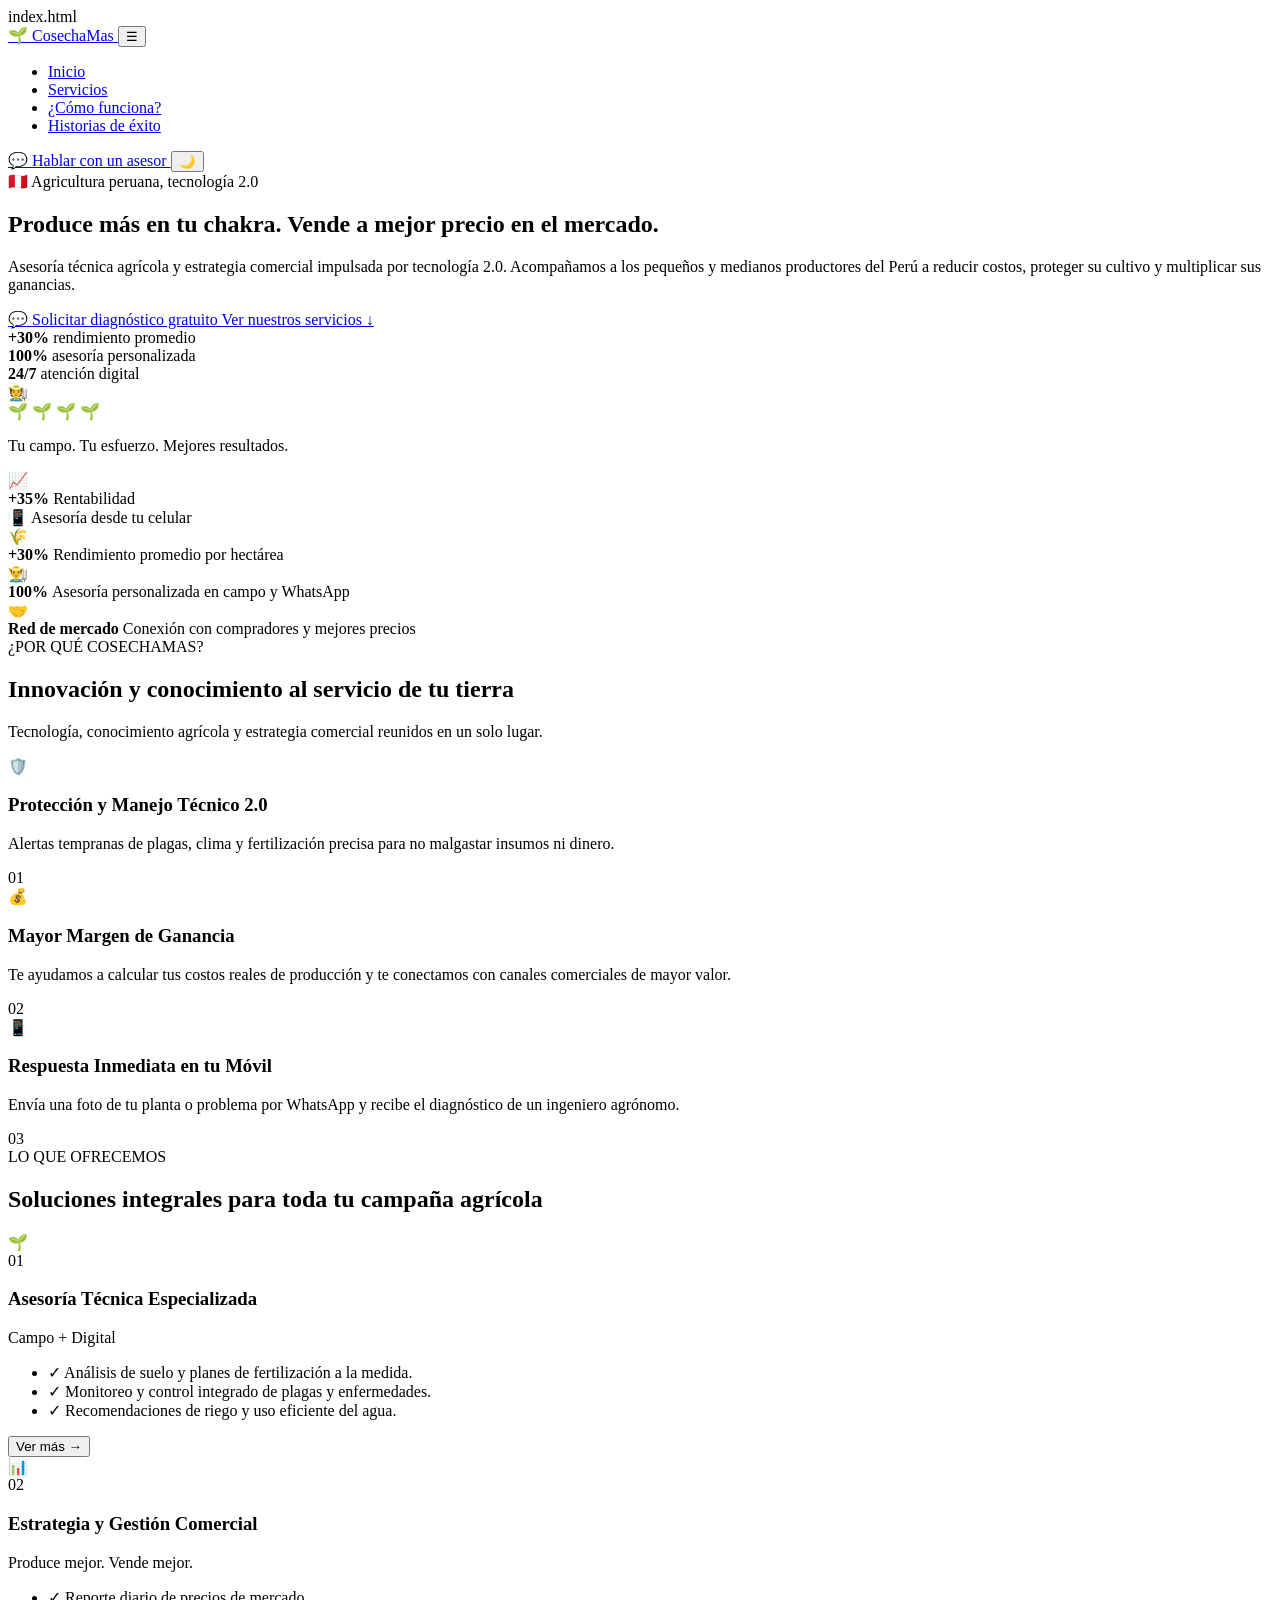
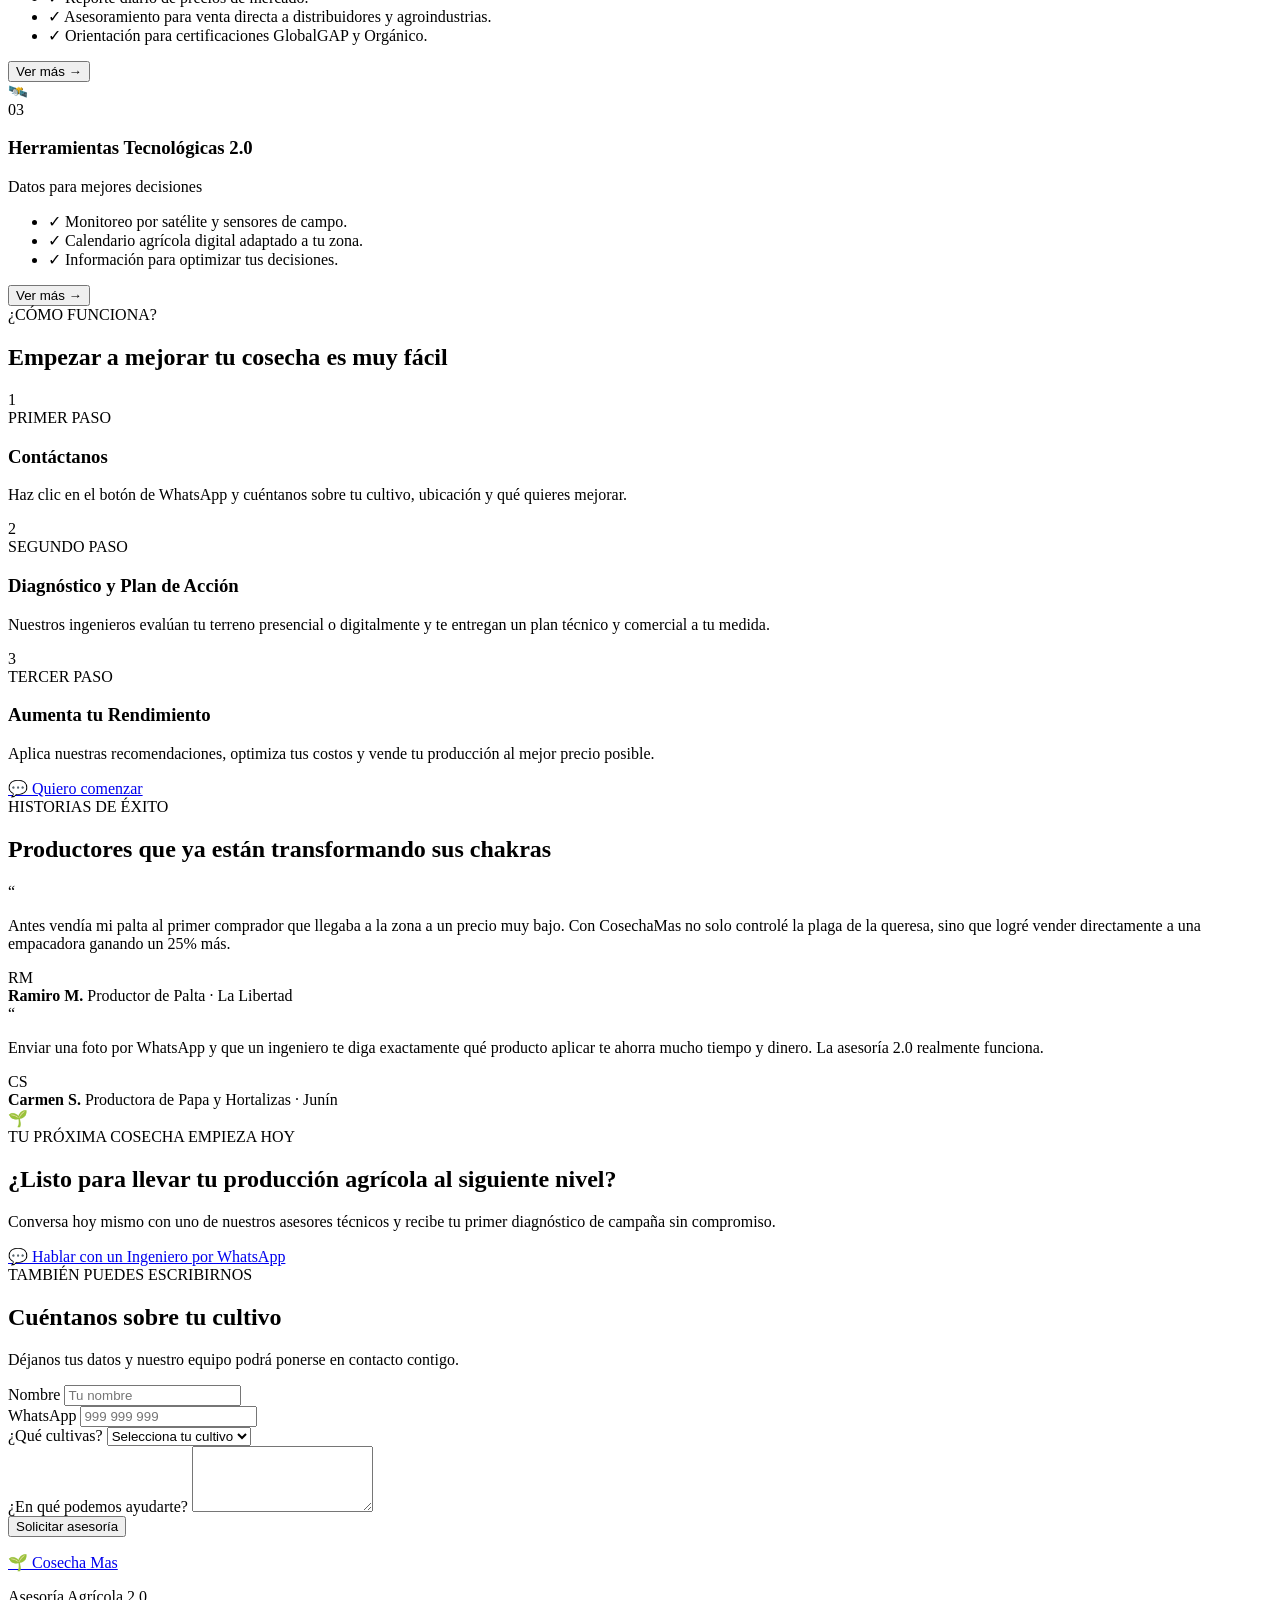
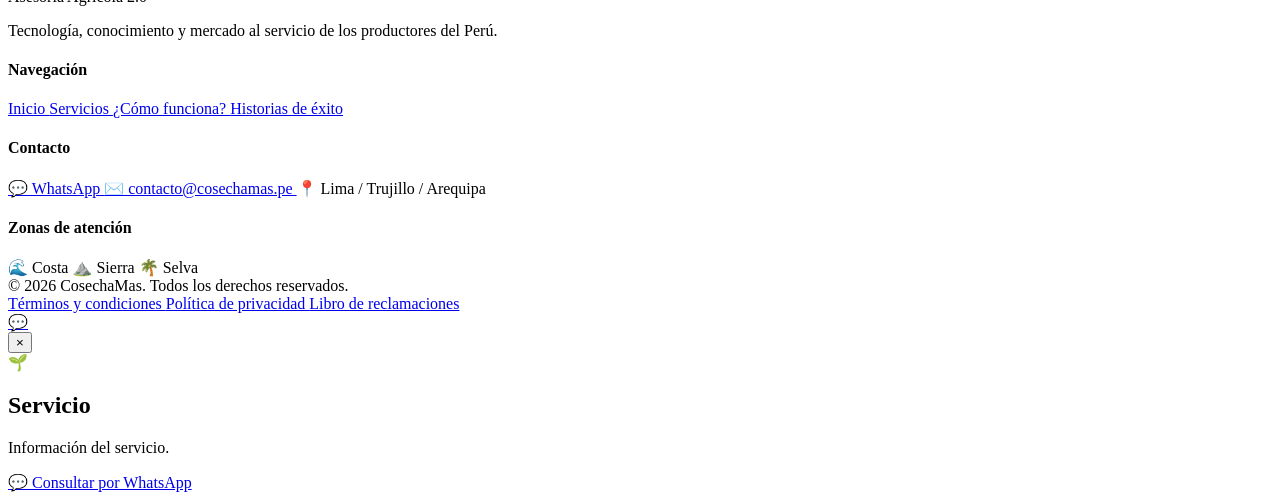
==== index.html @ 1ab6c279 "Primera versión de CosechaMas" ====
index.html
<!DOCTYPE html>
<html lang="es">

<head>

    <meta charset="UTF-8">

    <meta name="viewport"
          content="width=device-width, initial-scale=1.0">

    <meta name="description"
          content="CosechaMas - Asesoría Agrícola 2.0. Asesoría técnica agrícola y estrategia comercial para productores del Perú.">

    <meta name="theme-color"
          content="#1b7f3a">

    <title>
        CosechaMas | Asesoría Agrícola 2.0
    </title>

    <!-- Google Fonts -->
    <link rel="preconnect"
          href="https://fonts.googleapis.com">

    <link rel="preconnect"
          href="https://fonts.gstatic.com"
          crossorigin>

    <link href="https://fonts.googleapis.com/css2?family=DM+Sans:wght@400;500;600;700&family=Nunito:wght@700;800;900&display=swap"
          rel="stylesheet">

    <!-- CSS -->
    <link rel="stylesheet"
          href="css/style.css">

</head>


<body>


<!-- =====================================================
     HEADER
===================================================== -->

<header class="header">

    <nav class="navbar">

        <a href="#inicio"
           class="logo">

            <span class="logo-leaf">🌱</span>

            <span>
                Cosecha<span class="logo-highlight">Mas</span>
            </span>

        </a>


        <button
            class="menu-toggle"
            id="menuToggle"
            aria-label="Abrir menú">

            ☰

        </button>


        <ul class="nav-menu"
            id="navMenu">

            <li>
                <a href="#inicio">
                    Inicio
                </a>
            </li>

            <li>
                <a href="#servicios">
                    Servicios
                </a>
            </li>

            <li>
                <a href="#como-funciona">
                    ¿Cómo funciona?
                </a>
            </li>

            <li>
                <a href="#historias">
                    Historias de éxito
                </a>
            </li>

        </ul>


        <a href="#contacto"
           class="header-whatsapp">

            <span>💬</span>

            Hablar con un asesor

        </a>


        <button
            class="theme-button"
            id="themeButton"
            aria-label="Cambiar tema">

            🌙

        </button>

    </nav>

</header>



<!-- =====================================================
     CONTENIDO PRINCIPAL
===================================================== -->

<main>


<!-- =====================================================
     HERO
===================================================== -->

<section id="inicio"
         class="hero">

    <div class="hero-container">


        <div class="hero-content">

            <div class="hero-badge">

                🇵🇪
                Agricultura peruana,
                tecnología 2.0

            </div>


            <h1>

                Produce más en tu
                <span>chakra.</span>

                Vende a mejor precio
                en el mercado.

            </h1>


            <p class="hero-description">

                Asesoría técnica agrícola y estrategia
                comercial impulsada por tecnología 2.0.

                Acompañamos a los pequeños y medianos
                productores del Perú a reducir costos,
                proteger su cultivo y multiplicar sus
                ganancias.

            </p>


            <div class="hero-buttons">

                <a href="https://wa.me/51999999999?text=Hola%20CosechaMas,%20quiero%20solicitar%20un%20diagnóstico%20gratuito."
                   target="_blank"
                   class="btn btn-whatsapp">

                    💬

                    Solicitar diagnóstico gratuito

                </a>


                <a href="#servicios"
                   class="btn btn-outline">

                    Ver nuestros servicios
                    ↓

                </a>

            </div>


            <div class="hero-trust">

                <div>

                    <strong>+30%</strong>

                    <span>
                        rendimiento promedio
                    </span>

                </div>


                <div>

                    <strong>100%</strong>

                    <span>
                        asesoría personalizada
                    </span>

                </div>


                <div>

                    <strong>24/7</strong>

                    <span>
                        atención digital
                    </span>

                </div>

            </div>

        </div>



        <!-- VISUAL DEL HERO -->

        <div class="hero-visual">

            <div class="hero-image">

                <div class="image-content">

                    <div class="farmer-emoji">
                        🧑‍🌾
                    </div>

                    <div class="field-lines">
                        🌱 🌱 🌱 🌱
                    </div>

                    <p>
                        Tu campo.
                        Tu esfuerzo.
                        Mejores resultados.
                    </p>

                </div>

            </div>


            <div class="profit-card">

                <div class="profit-icon">
                    📈
                </div>

                <div>

                    <strong>
                        +35%
                    </strong>

                    <span>
                        Rentabilidad
                    </span>

                </div>

            </div>


            <div class="tech-card">

                📱
                Asesoría desde tu celular

            </div>

        </div>

    </div>

</section>



<!-- =====================================================
     BARRA DE IMPACTO
===================================================== -->

<section class="impact">

    <div class="impact-container">


        <div class="impact-item">

            <span class="impact-icon">
                🌾
            </span>

            <div>

                <strong>
                    +30%
                </strong>

                <span>
                    Rendimiento promedio
                    por hectárea
                </span>

            </div>

        </div>


        <div class="impact-item">

            <span class="impact-icon">
                👨‍🌾
            </span>

            <div>

                <strong>
                    100%
                </strong>

                <span>
                    Asesoría personalizada
                    en campo y WhatsApp
                </span>

            </div>

        </div>


        <div class="impact-item">

            <span class="impact-icon">
                🤝
            </span>

            <div>

                <strong>
                    Red de mercado
                </strong>

                <span>
                    Conexión con compradores
                    y mejores precios
                </span>

            </div>

        </div>

    </div>

</section>



<!-- =====================================================
     BENEFICIOS
===================================================== -->

<section id="beneficios"
         class="section benefits">

    <div class="section-heading">

        <span class="eyebrow">
            ¿POR QUÉ COSECHAMAS?
        </span>

        <h2>
            Innovación y conocimiento
            <span>
                al servicio de tu tierra
            </span>
        </h2>

        <p>
            Tecnología, conocimiento agrícola y
            estrategia comercial reunidos en un
            solo lugar.
        </p>

    </div>


    <div class="benefits-grid">


        <article class="benefit-card">

            <div class="benefit-icon green">
                🛡️
            </div>

            <h3>
                Protección y Manejo Técnico 2.0
            </h3>

            <p>
                Alertas tempranas de plagas, clima y
                fertilización precisa para no malgastar
                insumos ni dinero.
            </p>

            <span class="benefit-number">
                01
            </span>

        </article>


        <article class="benefit-card featured">

            <div class="benefit-icon orange">
                💰
            </div>

            <h3>
                Mayor Margen de Ganancia
            </h3>

            <p>
                Te ayudamos a calcular tus costos
                reales de producción y te conectamos
                con canales comerciales de mayor valor.
            </p>

            <span class="benefit-number">
                02
            </span>

        </article>


        <article class="benefit-card">

            <div class="benefit-icon blue">
                📱
            </div>

            <h3>
                Respuesta Inmediata en tu Móvil
            </h3>

            <p>
                Envía una foto de tu planta o problema
                por WhatsApp y recibe el diagnóstico
                de un ingeniero agrónomo.
            </p>

            <span class="benefit-number">
                03
            </span>

        </article>

    </div>

</section>



<!-- =====================================================
     SERVICIOS
===================================================== -->

<section id="servicios"
         class="section services">

    <div class="section-heading">

        <span class="eyebrow">
            LO QUE OFRECEMOS
        </span>

        <h2>
            Soluciones integrales para
            <span>
                toda tu campaña agrícola
            </span>
        </h2>

    </div>


    <div class="services-grid">


        <!-- SERVICIO 1 -->

        <article class="service-card">

            <div class="service-top">

                <div class="service-icon">
                    🌱
                </div>

                <span>
                    01
                </span>

            </div>

            <h3>
                Asesoría Técnica Especializada
            </h3>

            <p class="service-subtitle">
                Campo + Digital
            </p>


            <ul>

                <li>
                    ✓ Análisis de suelo y planes de
                    fertilización a la medida.
                </li>

                <li>
                    ✓ Monitoreo y control integrado
                    de plagas y enfermedades.
                </li>

                <li>
                    ✓ Recomendaciones de riego y uso
                    eficiente del agua.
                </li>

            </ul>


            <button
                class="service-detail"
                data-service="tecnica">

                Ver más →
                
            </button>

        </article>



        <!-- SERVICIO 2 -->

        <article class="service-card service-highlight">

            <div class="service-top">

                <div class="service-icon">
                    📊
                </div>

                <span>
                    02
                </span>

            </div>

            <h3>
                Estrategia y Gestión Comercial
            </h3>

            <p class="service-subtitle">
                Produce mejor. Vende mejor.
            </p>


            <ul>

                <li>
                    ✓ Reporte diario de precios de
                    mercado.
                </li>

                <li>
                    ✓ Asesoramiento para venta directa
                    a distribuidores y agroindustrias.
                </li>

                <li>
                    ✓ Orientación para certificaciones
                    GlobalGAP y Orgánico.
                </li>

            </ul>


            <button
                class="service-detail"
                data-service="comercial">

                Ver más →

            </button>

        </article>



        <!-- SERVICIO 3 -->

        <article class="service-card">

            <div class="service-top">

                <div class="service-icon">
                    🛰️
                </div>

                <span>
                    03
                </span>

            </div>

            <h3>
                Herramientas Tecnológicas 2.0
            </h3>

            <p class="service-subtitle">
                Datos para mejores decisiones
            </p>


            <ul>

                <li>
                    ✓ Monitoreo por satélite y sensores
                    de campo.
                </li>

                <li>
                    ✓ Calendario agrícola digital
                    adaptado a tu zona.
                </li>

                <li>
                    ✓ Información para optimizar
                    tus decisiones.
                </li>

            </ul>


            <button
                class="service-detail"
                data-service="tecnologia">

                Ver más →

            </button>

        </article>

    </div>

</section>



<!-- =====================================================
     COMO FUNCIONA
===================================================== -->

<section id="como-funciona"
         class="section how-it-works">

    <div class="section-heading centered">

        <span class="eyebrow">
            ¿CÓMO FUNCIONA?
        </span>

        <h2>
            Empezar a mejorar tu cosecha
            <span>
                es muy fácil
            </span>
        </h2>

    </div>


    <div class="steps">


        <div class="step">

            <div class="step-number">
                1
            </div>

            <div class="step-line"></div>

            <div class="step-content">

                <span>
                    PRIMER PASO
                </span>

                <h3>
                    Contáctanos
                </h3>

                <p>
                    Haz clic en el botón de WhatsApp
                    y cuéntanos sobre tu cultivo,
                    ubicación y qué quieres mejorar.
                </p>

            </div>

        </div>



        <div class="step">

            <div class="step-number">
                2
            </div>

            <div class="step-line"></div>

            <div class="step-content">

                <span>
                    SEGUNDO PASO
                </span>

                <h3>
                    Diagnóstico y Plan de Acción
                </h3>

                <p>
                    Nuestros ingenieros evalúan tu
                    terreno presencial o digitalmente
                    y te entregan un plan técnico y
                    comercial a tu medida.
                </p>

            </div>

        </div>



        <div class="step">

            <div class="step-number">
                3
            </div>

            <div class="step-content">

                <span>
                    TERCER PASO
                </span>

                <h3>
                    Aumenta tu Rendimiento
                </h3>

                <p>
                    Aplica nuestras recomendaciones,
                    optimiza tus costos y vende tu
                    producción al mejor precio posible.
                </p>

            </div>

        </div>

    </div>


    <div class="steps-cta">

        <a href="https://wa.me/51999999999?text=Hola%20CosechaMas,%20quiero%20mejorar%20mi%20producción."
           target="_blank"
           class="btn btn-whatsapp">

            💬 Quiero comenzar

        </a>

    </div>

</section>



<!-- =====================================================
     HISTORIAS DE ÉXITO
===================================================== -->

<section id="historias"
         class="section testimonials">

    <div class="section-heading">

        <span class="eyebrow">
            HISTORIAS DE ÉXITO
        </span>

        <h2>
            Productores que ya están
            <span>
                transformando sus chakras
            </span>
        </h2>

    </div>


    <div class="testimonials-grid">


        <article class="testimonial-card">

            <div class="quote">
                “
            </div>

            <p>

                Antes vendía mi palta al primer
                comprador que llegaba a la zona a
                un precio muy bajo.

                Con CosechaMas no solo controlé
                la plaga de la queresa, sino que
                logré vender directamente a una
                empacadora ganando un 25% más.

            </p>


            <div class="testimonial-author">

                <div class="author-avatar">
                    RM
                </div>

                <div>

                    <strong>
                        Ramiro M.
                    </strong>

                    <span>
                        Productor de Palta
                        · La Libertad
                    </span>

                </div>

            </div>

        </article>



        <article class="testimonial-card">

            <div class="quote">
                “
            </div>

            <p>

                Enviar una foto por WhatsApp y que
                un ingeniero te diga exactamente qué
                producto aplicar te ahorra mucho
                tiempo y dinero.

                La asesoría 2.0 realmente funciona.

            </p>


            <div class="testimonial-author">

                <div class="author-avatar purple">
                    CS
                </div>

                <div>

                    <strong>
                        Carmen S.
                    </strong>

                    <span>
                        Productora de Papa y
                        Hortalizas · Junín
                    </span>

                </div>

            </div>

        </article>

    </div>

</section>



<!-- =====================================================
     CTA FINAL
===================================================== -->

<section id="contacto"
         class="final-cta">

    <div class="final-cta-content">

        <div class="cta-decoration">
            🌱
        </div>

        <span class="eyebrow">
            TU PRÓXIMA COSECHA EMPIEZA HOY
        </span>

        <h2>
            ¿Listo para llevar tu producción
            agrícola al siguiente nivel?
        </h2>

        <p>
            Conversa hoy mismo con uno de nuestros
            asesores técnicos y recibe tu primer
            diagnóstico de campaña sin compromiso.
        </p>


        <a href="https://wa.me/51999999999?text=Hola%20CosechaMas,%20quiero%20hablar%20con%20un%20ingeniero."
           target="_blank"
           class="btn btn-whatsapp btn-large">

            💬
            Hablar con un Ingeniero por WhatsApp

        </a>

    </div>

</section>



<!-- =====================================================
     FORMULARIO
===================================================== -->

<section class="contact-form-section">

    <div class="contact-form-container">


        <div>

            <span class="eyebrow">
                TAMBIÉN PUEDES ESCRIBIRNOS
            </span>

            <h2>
                Cuéntanos sobre
                <span>tu cultivo</span>
            </h2>

            <p>
                Déjanos tus datos y nuestro equipo
                podrá ponerse en contacto contigo.
            </p>

        </div>


        <form id="contactForm"
              class="contact-form">


            <div class="form-group">

                <label for="name">
                    Nombre
                </label>

                <input
                    type="text"
                    id="name"
                    placeholder="Tu nombre"
                    required>

            </div>


            <div class="form-group">

                <label for="phone">
                    WhatsApp
                </label>

                <input
                    type="tel"
                    id="phone"
                    placeholder="999 999 999"
                    required>

            </div>


            <div class="form-group">

                <label for="crop">
                    ¿Qué cultivas?
                </label>

                <select id="crop"
                        required>

                    <option value="">
                        Selecciona tu cultivo
                    </option>

                    <option>
                        Palta
                    </option>

                    <option>
                        Papa
                    </option>

                    <option>
                        Hortalizas
                    </option>

                    <option>
                        Café
                    </option>

                    <option>
                        Cacao
                    </option>

                    <option>
                        Arándanos
                    </option>

                    <option>
                        Otro
                    </option>

                </select>

            </div>


            <div class="form-group">

                <label for="message">
                    ¿En qué podemos ayudarte?
                </label>

                <textarea
                    id="message"
                    rows="4"
                    placeholder="Cuéntanos brevemente..."
                    required>
                </textarea>

            </div>


            <button
                type="submit"
                class="btn btn-primary">

                Solicitar asesoría

            </button>

        </form>

    </div>

</section>



</main>



<!-- =====================================================
     FOOTER
===================================================== -->

<footer class="footer">

    <div class="footer-container">


        <div class="footer-brand">

            <a href="#inicio"
               class="logo">

                <span class="logo-leaf">
                    🌱
                </span>

                Cosecha<span class="logo-highlight">
                    Mas
                </span>

            </a>

            <p>
                Asesoría Agrícola 2.0
            </p>

            <p class="footer-description">

                Tecnología, conocimiento y mercado
                al servicio de los productores
                del Perú.

            </p>

        </div>



        <div class="footer-column">

            <h4>
                Navegación
            </h4>

            <a href="#inicio">
                Inicio
            </a>

            <a href="#servicios">
                Servicios
            </a>

            <a href="#como-funciona">
                ¿Cómo funciona?
            </a>

            <a href="#historias">
                Historias de éxito
            </a>

        </div>



        <div class="footer-column">

            <h4>
                Contacto
            </h4>

            <a href="https://wa.me/51999999999"
               target="_blank">

                💬 WhatsApp

            </a>

            <a href="mailto:contacto@cosechamas.pe">

                ✉️ contacto@cosechamas.pe

            </a>

            <span>
                📍 Lima / Trujillo / Arequipa
            </span>

        </div>



        <div class="footer-column">

            <h4>
                Zonas de atención
            </h4>

            <span>
                🌊 Costa
            </span>

            <span>
                ⛰️ Sierra
            </span>

            <span>
                🌴 Selva
            </span>

        </div>

    </div>


    <div class="footer-bottom">

        <div>

            © 2026 CosechaMas.
            Todos los derechos reservados.

        </div>


        <div class="footer-legal">

            <a href="#">
                Términos y condiciones
            </a>

            <a href="#">
                Política de privacidad
            </a>

            <a href="#">
                Libro de reclamaciones
            </a>

        </div>

    </div>

</footer>



<!-- =====================================================
     WHATSAPP FLOTANTE
===================================================== -->

<a href="https://wa.me/51999999999?text=Hola%20CosechaMas,%20quiero%20información%20sobre%20sus%20servicios."
   target="_blank"
   class="floating-whatsapp"
   aria-label="Contactar por WhatsApp">

    <span>
        💬
    </span>

</a>



<!-- =====================================================
     MODAL DE SERVICIOS
===================================================== -->

<div class="modal"
     id="serviceModal">

    <div class="modal-content">

        <button
            class="modal-close"
            id="modalClose">

            ×

        </button>

        <div id="modalIcon"
             class="modal-icon">

            🌱

        </div>

        <h2 id="modalTitle">
            Servicio
        </h2>

        <p id="modalDescription">
            Información del servicio.
        </p>

        <a href="https://wa.me/51999999999?text=Hola%20CosechaMas,%20quiero%20información%20sobre%20este%20servicio."
           target="_blank"
           class="btn btn-whatsapp">

            💬 Consultar por WhatsApp

        </a>

    </div>

</div>



<!-- JavaScript -->

<script src="js/script.js"></script>

</body>

</html>
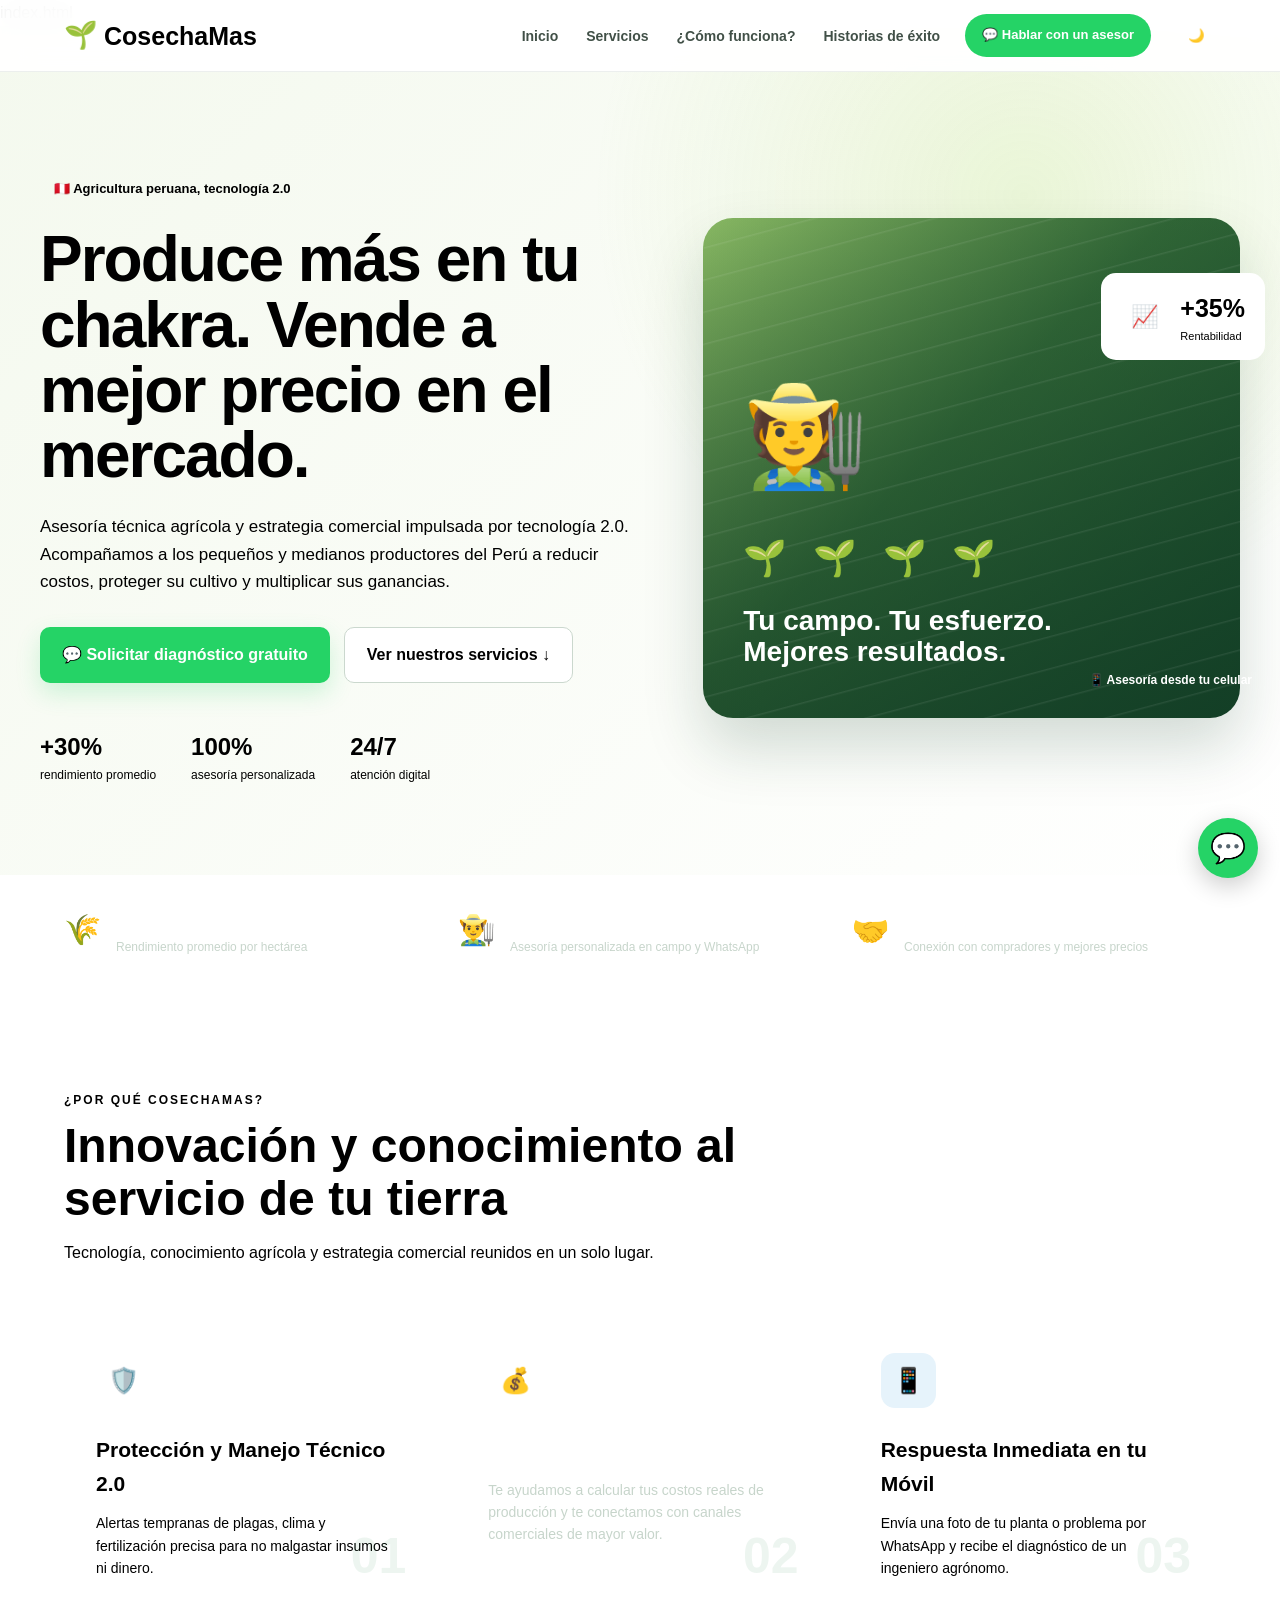
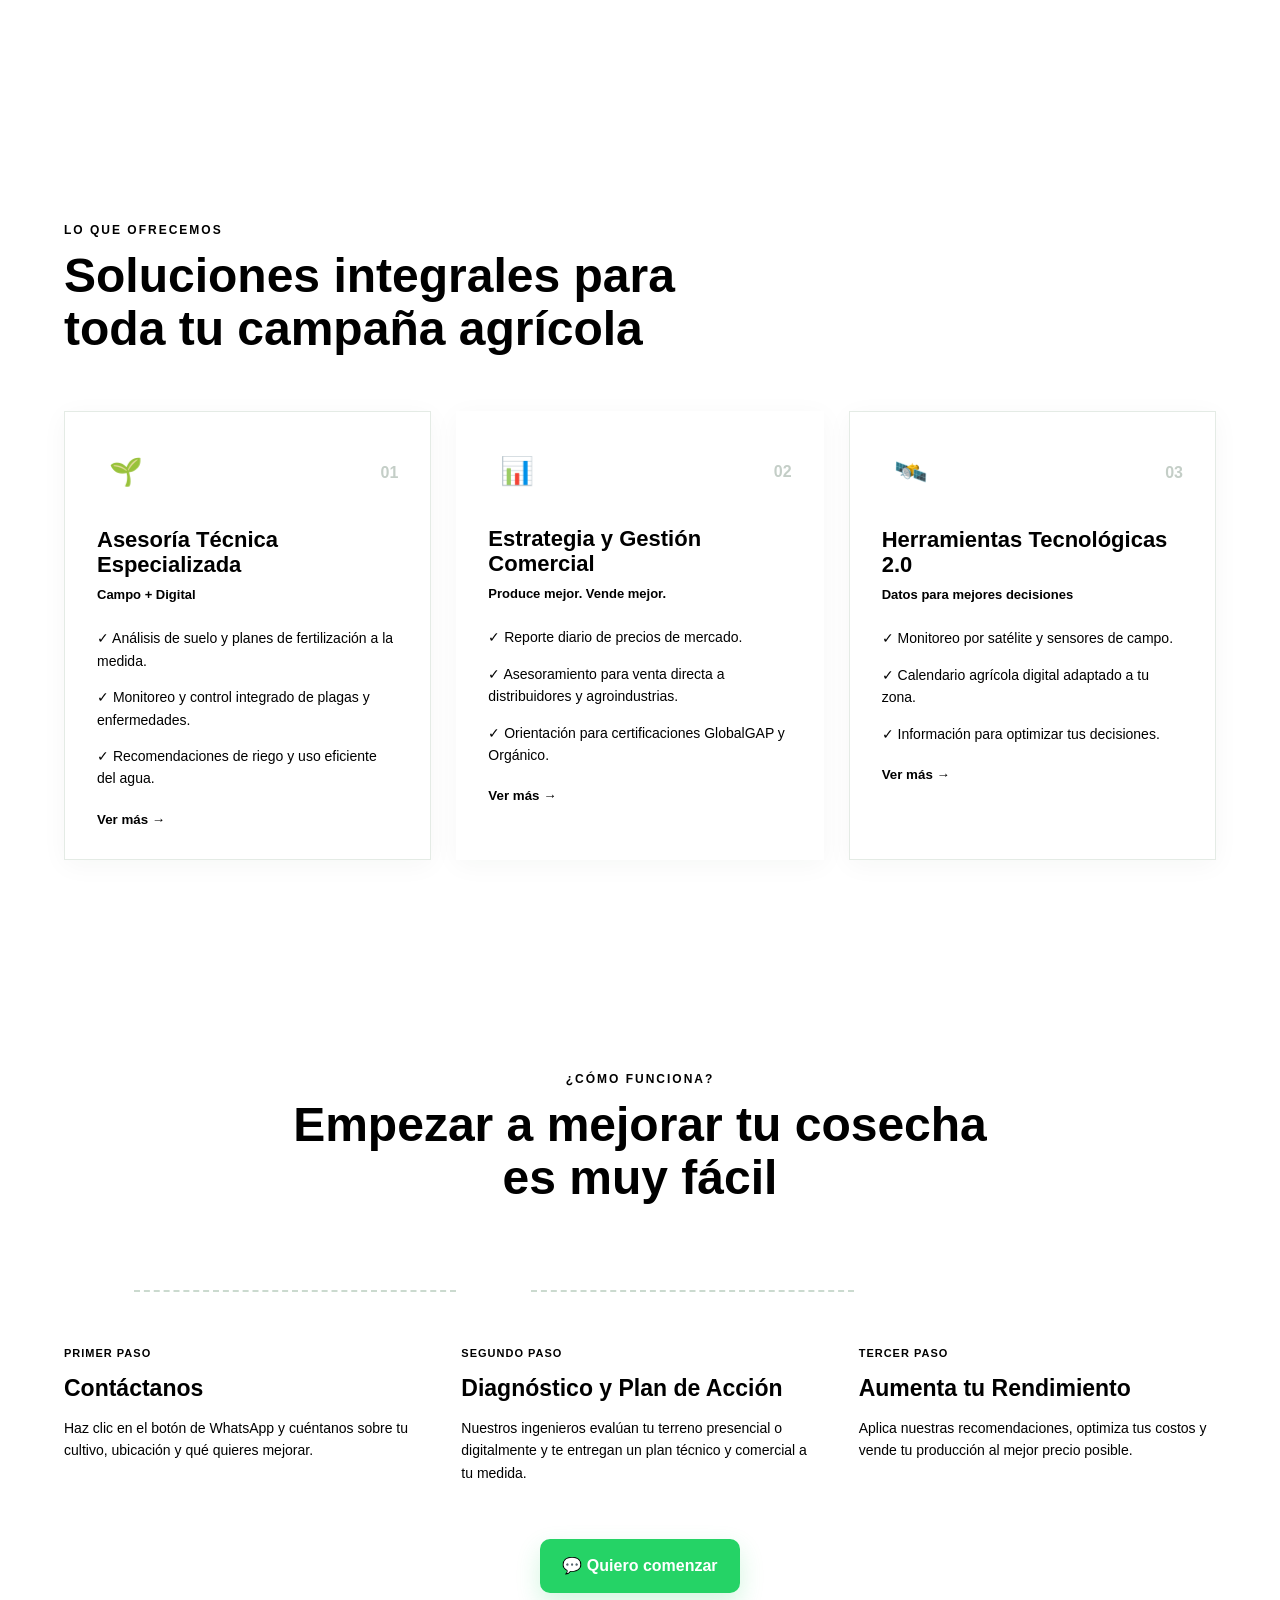
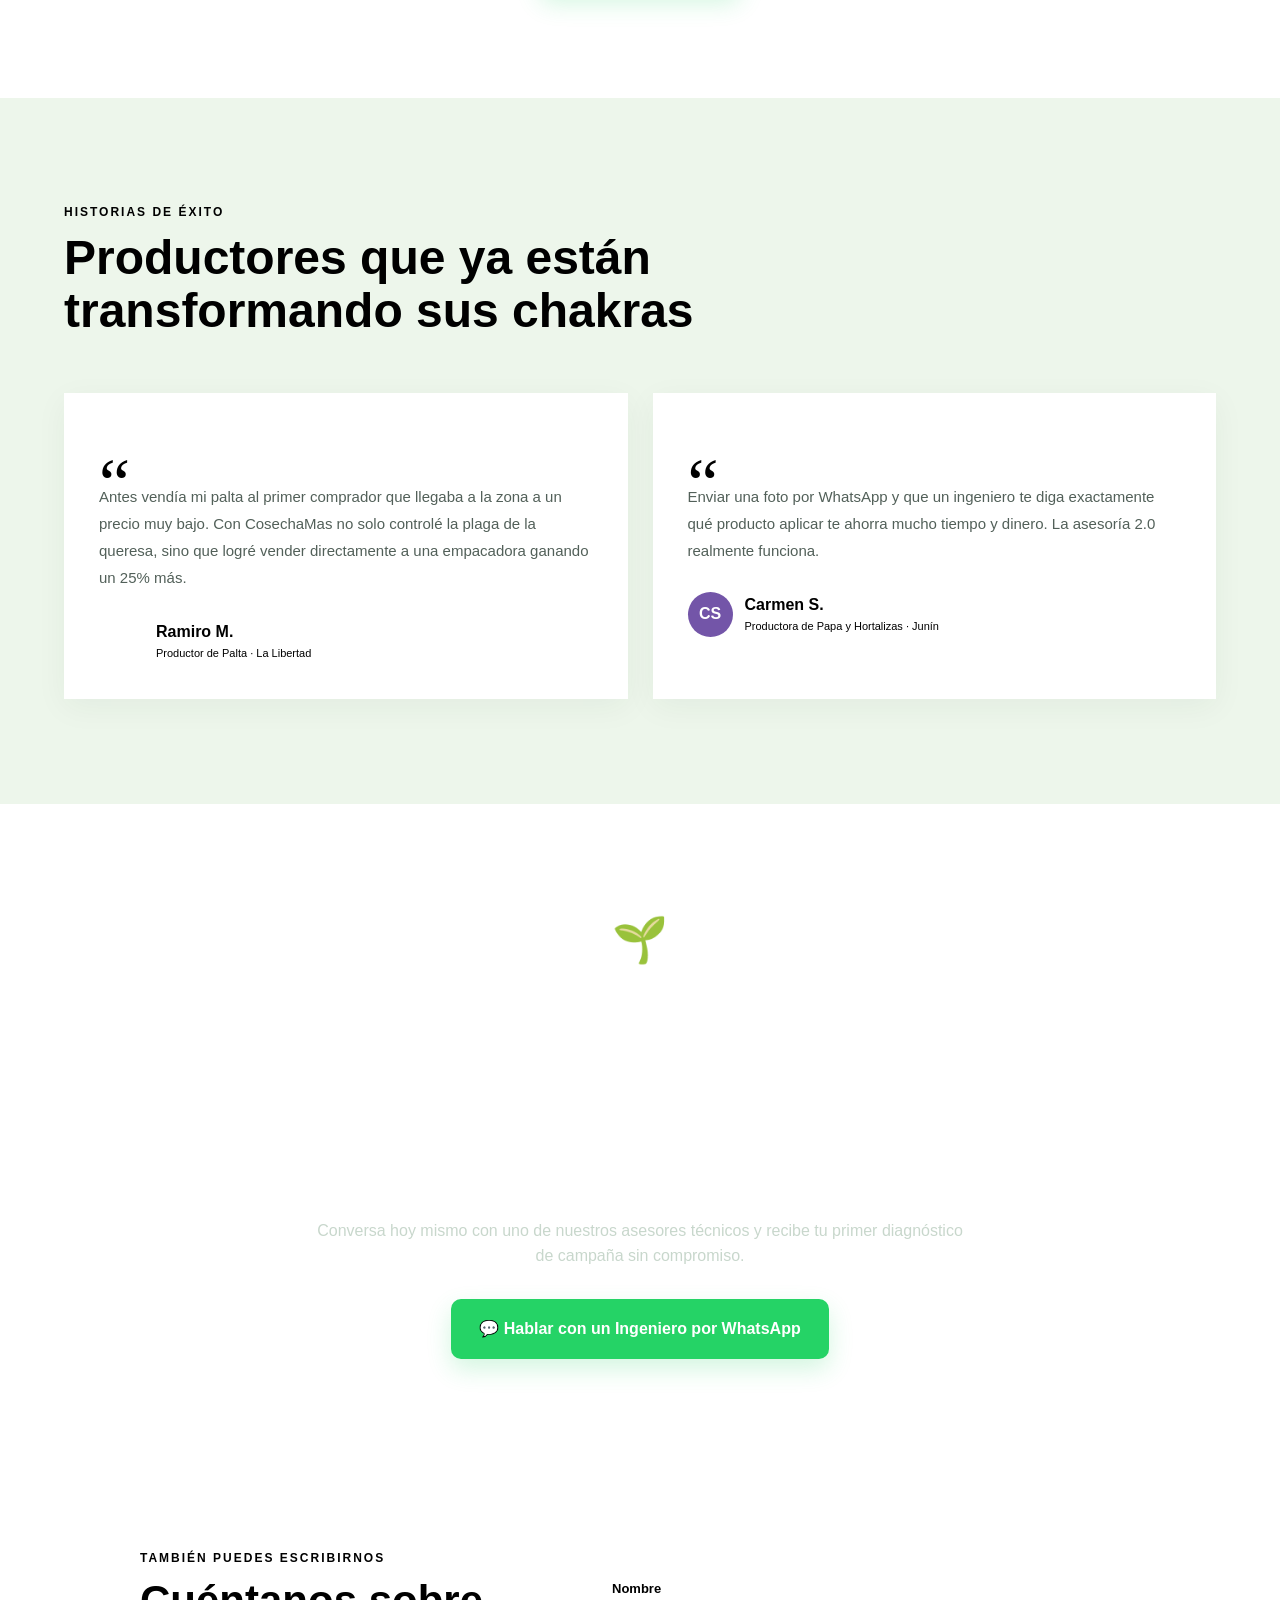
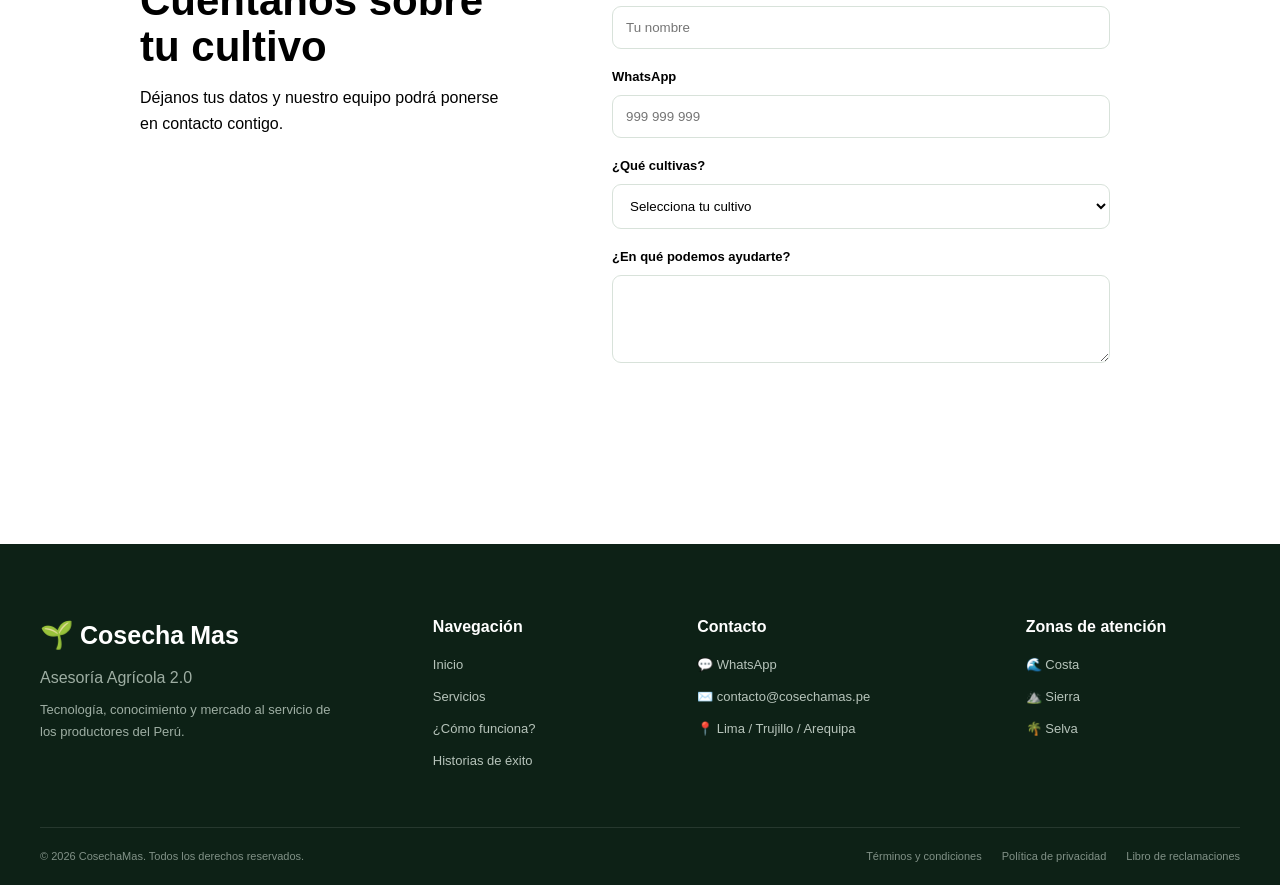
==== commit 447c2ae5: "Update index.html" ====
--- a/index.html
+++ b/index.html
@@ -32,7 +32,7 @@
 
     <!-- CSS -->
     <link rel="stylesheet"
-          href="css/style.css">
+          href="style.css">
 
 </head>
 
@@ -1346,4 +1346,4 @@
 
 </body>
 
-</html>+</html>
--- a/style.css
+++ b/style.css
@@ -0,0 +1,2466 @@
+style.css
+/* =====================================================
+   VARIABLES
+===================================================== */
+
+:root {
+
+    --green-dark: #123c25;
+    --green: #1b7f3a;
+    --green-light: #2eaa55;
+    --green-pale: #eaf7ed;
+
+    --lime: #a7d957;
+
+    --orange: #ef9b32;
+    --orange-light: #fff1dc;
+
+    --blue: #3c8dc5;
+
+    --cream: #f8faf4;
+
+    --dark: #102019;
+    --dark-2: #182d22;
+
+    --white: #ffffff;
+
+    --text: #1d2a22;
+    --gray: #68746d;
+    --light-gray: #e5eae6;
+
+    --shadow:
+        0 15px 45px rgba(17, 56, 34, 0.10);
+
+    --radius: 18px;
+
+}
+
+
+/* =====================================================
+   RESET
+===================================================== */
+
+* {
+
+    margin: 0;
+
+    padding: 0;
+
+    box-sizing: border-box;
+
+}
+
+
+html {
+
+    scroll-behavior: smooth;
+
+}
+
+
+body {
+
+    font-family:
+        "DM Sans",
+        Arial,
+        sans-serif;
+
+    background: var(--cream);
+
+    color: var(--text);
+
+    line-height: 1.6;
+
+    overflow-x: hidden;
+
+}
+
+
+a {
+
+    color: inherit;
+
+}
+
+
+button,
+input,
+textarea,
+select {
+
+    font-family: inherit;
+
+}
+
+
+/* =====================================================
+   HEADER
+===================================================== */
+
+.header {
+
+    position: fixed;
+
+    top: 0;
+
+    left: 0;
+
+    width: 100%;
+
+    z-index: 1000;
+
+    background:
+        rgba(255,255,255,0.94);
+
+    backdrop-filter:
+        blur(14px);
+
+    border-bottom:
+        1px solid rgba(18,60,37,0.08);
+
+}
+
+
+.navbar {
+
+    max-width: 1200px;
+
+    margin: auto;
+
+    padding:
+        14px 24px;
+
+    display: flex;
+
+    align-items: center;
+
+    gap: 25px;
+
+}
+
+
+.logo {
+
+    text-decoration: none;
+
+    display: flex;
+
+    align-items: center;
+
+    gap: 6px;
+
+    font-family: "Nunito", sans-serif;
+
+    font-size: 25px;
+
+    font-weight: 900;
+
+    color: var(--green-dark);
+
+    white-space: nowrap;
+
+}
+
+
+.logo-leaf {
+
+    font-size: 27px;
+
+}
+
+
+.logo-highlight {
+
+    color: var(--green);
+
+}
+
+
+.nav-menu {
+
+    margin-left: auto;
+
+    display: flex;
+
+    list-style: none;
+
+    gap: 28px;
+
+}
+
+
+.nav-menu a {
+
+    text-decoration: none;
+
+    font-weight: 600;
+
+    font-size: 14px;
+
+    color: #415047;
+
+    transition: 0.3s;
+
+}
+
+
+.nav-menu a:hover {
+
+    color: var(--green);
+
+}
+
+
+.header-whatsapp {
+
+    text-decoration: none;
+
+    background: #25D366;
+
+    color: white;
+
+    padding:
+        11px 17px;
+
+    border-radius: 50px;
+
+    font-weight: 700;
+
+    font-size: 13px;
+
+    white-space: nowrap;
+
+    transition: 0.3s;
+
+}
+
+
+.header-whatsapp:hover {
+
+    transform:
+        translateY(-2px);
+
+    box-shadow:
+        0 8px 20px rgba(37,211,102,0.25);
+
+}
+
+
+.menu-toggle {
+
+    display: none;
+
+    border: none;
+
+    background: none;
+
+    font-size: 27px;
+
+    color: var(--green-dark);
+
+    cursor: pointer;
+
+}
+
+
+.theme-button {
+
+    border: none;
+
+    background: var(--green-pale);
+
+    width: 40px;
+
+    height: 40px;
+
+    border-radius: 50%;
+
+    cursor: pointer;
+
+}
+
+
+/* =====================================================
+   HERO
+===================================================== */
+
+.hero {
+
+    padding:
+        145px 24px 90px;
+
+    min-height: 720px;
+
+    background:
+
+        radial-gradient(
+            circle at 80% 20%,
+            rgba(167,217,87,0.20),
+            transparent 35%
+        ),
+
+        linear-gradient(
+            135deg,
+            #f4f9ee,
+            #ffffff
+        );
+
+}
+
+
+.hero-container {
+
+    max-width: 1200px;
+
+    margin: auto;
+
+    display: grid;
+
+    grid-template-columns:
+        1.05fr 0.95fr;
+
+    gap: 70px;
+
+    align-items: center;
+
+}
+
+
+.hero-badge {
+
+    display: inline-block;
+
+    padding:
+        8px 14px;
+
+    border-radius: 50px;
+
+    background: var(--green-pale);
+
+    color: var(--green-dark);
+
+    font-size: 13px;
+
+    font-weight: 700;
+
+    margin-bottom: 20px;
+
+}
+
+
+.hero h1 {
+
+    font-family: "Nunito", sans-serif;
+
+    font-size:
+        clamp(42px, 5vw, 67px);
+
+    line-height: 1.02;
+
+    color: var(--green-dark);
+
+    letter-spacing: -2px;
+
+}
+
+
+.hero h1 span {
+
+    color: var(--green);
+
+}
+
+
+.hero-description {
+
+    margin-top: 25px;
+
+    max-width: 650px;
+
+    font-size: 17px;
+
+    color: var(--gray);
+
+}
+
+
+.hero-buttons {
+
+    display: flex;
+
+    gap: 14px;
+
+    margin-top: 32px;
+
+    flex-wrap: wrap;
+
+}
+
+
+.btn {
+
+    display: inline-flex;
+
+    align-items: center;
+
+    justify-content: center;
+
+    gap: 8px;
+
+    border: none;
+
+    cursor: pointer;
+
+    text-decoration: none;
+
+    padding:
+        14px 22px;
+
+    border-radius: 10px;
+
+    font-weight: 800;
+
+    transition:
+        transform 0.2s,
+        box-shadow 0.2s;
+
+}
+
+
+.btn:hover {
+
+    transform:
+        translateY(-3px);
+
+}
+
+
+.btn-whatsapp {
+
+    background: #25D366;
+
+    color: white;
+
+    box-shadow:
+        0 10px 25px rgba(37,211,102,0.20);
+
+}
+
+
+.btn-whatsapp:hover {
+
+    box-shadow:
+        0 14px 30px rgba(37,211,102,0.30);
+
+}
+
+
+.btn-primary {
+
+    background: var(--green);
+
+    color: white;
+
+}
+
+
+.btn-outline {
+
+    border:
+        1px solid #cbd8ce;
+
+    color: var(--green-dark);
+
+    background: white;
+
+}
+
+
+.btn-large {
+
+    padding:
+        17px 28px;
+
+    font-size: 16px;
+
+}
+
+
+.hero-trust {
+
+    display: flex;
+
+    gap: 35px;
+
+    margin-top: 45px;
+
+    flex-wrap: wrap;
+
+}
+
+
+.hero-trust div {
+
+    display: flex;
+
+    flex-direction: column;
+
+}
+
+
+.hero-trust strong {
+
+    color: var(--green);
+
+    font-family: "Nunito", sans-serif;
+
+    font-size: 24px;
+
+}
+
+
+.hero-trust span {
+
+    color: var(--gray);
+
+    font-size: 12px;
+
+}
+
+
+/* =====================================================
+   HERO VISUAL
+===================================================== */
+
+.hero-visual {
+
+    position: relative;
+
+    min-height: 520px;
+
+}
+
+
+.hero-image {
+
+    height: 500px;
+
+    border-radius: 30px;
+
+    overflow: hidden;
+
+    position: relative;
+
+    background:
+
+        linear-gradient(
+            160deg,
+            rgba(28,102,52,0.15),
+            rgba(18,60,37,0.85)
+        ),
+
+        linear-gradient(
+            135deg,
+            #9bc66b,
+            #3c713b 45%,
+            #1a4d2c
+        );
+
+    box-shadow:
+        0 30px 60px rgba(18,60,37,0.18);
+
+}
+
+
+.hero-image::before {
+
+    content: "";
+
+    position: absolute;
+
+    inset: 0;
+
+    background:
+
+        repeating-linear-gradient(
+            165deg,
+            transparent 0,
+            transparent 28px,
+            rgba(255,255,255,0.08) 29px,
+            transparent 31px
+        );
+
+}
+
+
+.image-content {
+
+    position: absolute;
+
+    bottom: 50px;
+
+    left: 40px;
+
+    right: 40px;
+
+    color: white;
+
+}
+
+
+.farmer-emoji {
+
+    font-size: 100px;
+
+    margin-bottom: 15px;
+
+}
+
+
+.field-lines {
+
+    font-size: 35px;
+
+    letter-spacing: 8px;
+
+}
+
+
+.image-content p {
+
+    font-family: "Nunito", sans-serif;
+
+    font-size: 28px;
+
+    font-weight: 900;
+
+    max-width: 400px;
+
+    line-height: 1.1;
+
+    margin-top: 20px;
+
+}
+
+
+.profit-card {
+
+    position: absolute;
+
+    top: 55px;
+
+    right: -25px;
+
+    background: white;
+
+    padding:
+        15px 20px;
+
+    border-radius: 15px;
+
+    display: flex;
+
+    align-items: center;
+
+    gap: 12px;
+
+    box-shadow: var(--shadow);
+
+}
+
+
+.profit-icon {
+
+    background: var(--green-pale);
+
+    padding: 10px;
+
+    border-radius: 10px;
+
+    font-size: 22px;
+
+}
+
+
+.profit-card strong {
+
+    display: block;
+
+    color: var(--green);
+
+    font-family: "Nunito", sans-serif;
+
+    font-size: 25px;
+
+}
+
+
+.profit-card span {
+
+    display: block;
+
+    font-size: 11px;
+
+    color: var(--gray);
+
+}
+
+
+.tech-card {
+
+    position: absolute;
+
+    bottom: 35px;
+
+    right: -30px;
+
+    padding:
+        13px 18px;
+
+    border-radius: 12px;
+
+    background: var(--green-dark);
+
+    color: white;
+
+    font-weight: 700;
+
+    font-size: 12px;
+
+    box-shadow: var(--shadow);
+
+}
+
+
+/* =====================================================
+   IMPACT
+===================================================== */
+
+.impact {
+
+    background: var(--green-dark);
+
+    color: white;
+
+}
+
+
+.impact-container {
+
+    max-width: 1200px;
+
+    margin: auto;
+
+    padding:
+        28px 24px;
+
+    display: grid;
+
+    grid-template-columns:
+        repeat(3,1fr);
+
+    gap: 30px;
+
+}
+
+
+.impact-item {
+
+    display: flex;
+
+    align-items: center;
+
+    gap: 15px;
+
+}
+
+
+.impact-icon {
+
+    font-size: 30px;
+
+}
+
+
+.impact-item strong {
+
+    display: block;
+
+    font-family: "Nunito", sans-serif;
+
+    font-size: 22px;
+
+    color: var(--lime);
+
+}
+
+
+.impact-item span:not(.impact-icon) {
+
+    display: block;
+
+    color: #c7d5cb;
+
+    font-size: 12px;
+
+}
+
+
+/* =====================================================
+   GENERAL SECTIONS
+===================================================== */
+
+.section {
+
+    max-width: 1200px;
+
+    margin: auto;
+
+    padding:
+        105px 24px;
+
+}
+
+
+.section-heading {
+
+    max-width: 700px;
+
+    margin-bottom: 55px;
+
+}
+
+
+.section-heading.centered {
+
+    margin-left: auto;
+
+    margin-right: auto;
+
+    text-align: center;
+
+}
+
+
+.eyebrow {
+
+    color: var(--green);
+
+    font-size: 12px;
+
+    font-weight: 900;
+
+    letter-spacing: 2px;
+
+}
+
+
+.section-heading h2 {
+
+    font-family: "Nunito", sans-serif;
+
+    color: var(--green-dark);
+
+    font-size:
+        clamp(32px,4vw,48px);
+
+    line-height: 1.1;
+
+    margin-top: 10px;
+
+}
+
+
+.section-heading h2 span {
+
+    color: var(--green);
+
+}
+
+
+.section-heading p {
+
+    color: var(--gray);
+
+    margin-top: 15px;
+
+}
+
+
+/* =====================================================
+   BENEFITS
+===================================================== */
+
+.benefits {
+
+    background: white;
+
+    max-width: none;
+
+    padding-left:
+        max(24px, calc((100% - 1152px)/2));
+
+    padding-right:
+        max(24px, calc((100% - 1152px)/2));
+
+}
+
+
+.benefits-grid {
+
+    display: grid;
+
+    grid-template-columns:
+        repeat(3,1fr);
+
+    gap: 25px;
+
+}
+
+
+.benefit-card {
+
+    position: relative;
+
+    padding: 32px;
+
+    border:
+        1px solid var(--light-gray);
+
+    border-radius: var(--radius);
+
+    overflow: hidden;
+
+    background: var(--cream);
+
+    transition: 0.3s;
+
+}
+
+
+.benefit-card:hover {
+
+    transform:
+        translateY(-6px);
+
+    box-shadow: var(--shadow);
+
+}
+
+
+.benefit-card.featured {
+
+    background: var(--green-dark);
+
+    color: white;
+
+}
+
+
+.benefit-icon {
+
+    width: 55px;
+
+    height: 55px;
+
+    display: flex;
+
+    align-items: center;
+
+    justify-content: center;
+
+    border-radius: 14px;
+
+    font-size: 25px;
+
+    margin-bottom: 25px;
+
+}
+
+
+.benefit-icon.green {
+
+    background: var(--green-pale);
+
+}
+
+
+.benefit-icon.orange {
+
+    background: var(--orange-light);
+
+}
+
+
+.benefit-icon.blue {
+
+    background: #e6f3fb;
+
+}
+
+
+.benefit-card h3 {
+
+    font-family: "Nunito", sans-serif;
+
+    font-size: 21px;
+
+    margin-bottom: 12px;
+
+}
+
+
+.benefit-card p {
+
+    color: var(--gray);
+
+    font-size: 14px;
+
+}
+
+
+.benefit-card.featured p {
+
+    color: #c7d5cb;
+
+}
+
+
+.benefit-number {
+
+    position: absolute;
+
+    right: 25px;
+
+    bottom: 15px;
+
+    font-family: "Nunito", sans-serif;
+
+    font-size: 50px;
+
+    font-weight: 900;
+
+    color: rgba(27,127,58,0.08);
+
+}
+
+
+/* =====================================================
+   SERVICES
+===================================================== */
+
+.services {
+
+    background: var(--cream);
+
+}
+
+
+.services-grid {
+
+    display: grid;
+
+    grid-template-columns:
+        repeat(3,1fr);
+
+    gap: 25px;
+
+}
+
+
+.service-card {
+
+    background: white;
+
+    border-radius: var(--radius);
+
+    padding: 32px;
+
+    border:
+        1px solid #e4ebe5;
+
+    box-shadow:
+        0 5px 25px rgba(20,60,35,0.04);
+
+    transition: 0.3s;
+
+}
+
+
+.service-card:hover {
+
+    transform:
+        translateY(-7px);
+
+    box-shadow: var(--shadow);
+
+}
+
+
+.service-card.service-highlight {
+
+    border:
+        2px solid var(--green);
+
+}
+
+
+.service-top {
+
+    display: flex;
+
+    align-items: center;
+
+    justify-content: space-between;
+
+}
+
+
+.service-icon {
+
+    width: 58px;
+
+    height: 58px;
+
+    border-radius: 15px;
+
+    display: flex;
+
+    align-items: center;
+
+    justify-content: center;
+
+    font-size: 27px;
+
+    background: var(--green-pale);
+
+}
+
+
+.service-top > span {
+
+    color: #c4cec7;
+
+    font-weight: 900;
+
+}
+
+
+.service-card h3 {
+
+    margin-top: 25px;
+
+    font-family: "Nunito", sans-serif;
+
+    font-size: 22px;
+
+    line-height: 1.15;
+
+}
+
+
+.service-subtitle {
+
+    color: var(--green);
+
+    font-weight: 700;
+
+    font-size: 13px;
+
+    margin:
+        7px 0 22px;
+
+}
+
+
+.service-card ul {
+
+    list-style: none;
+
+}
+
+
+.service-card li {
+
+    font-size: 14px;
+
+    color: var(--gray);
+
+    margin-bottom: 14px;
+
+}
+
+
+.service-detail {
+
+    border: none;
+
+    background: none;
+
+    color: var(--green);
+
+    font-weight: 800;
+
+    cursor: pointer;
+
+    margin-top: 8px;
+
+}
+
+
+/* =====================================================
+   HOW IT WORKS
+===================================================== */
+
+.how-it-works {
+
+    background: white;
+
+}
+
+
+.steps {
+
+    display: grid;
+
+    grid-template-columns:
+        repeat(3,1fr);
+
+    gap: 40px;
+
+}
+
+
+.step {
+
+    position: relative;
+
+}
+
+
+.step-number {
+
+    width: 60px;
+
+    height: 60px;
+
+    border-radius: 50%;
+
+    background: var(--green);
+
+    color: white;
+
+    display: flex;
+
+    align-items: center;
+
+    justify-content: center;
+
+    font-family: "Nunito", sans-serif;
+
+    font-size: 25px;
+
+    font-weight: 900;
+
+    margin-bottom: 25px;
+
+}
+
+
+.step-line {
+
+    position: absolute;
+
+    top: 30px;
+
+    left: 70px;
+
+    right: -35px;
+
+    border-top:
+        2px dashed #cbdacf;
+
+}
+
+
+.step:last-child .step-line {
+
+    display: none;
+
+}
+
+
+.step-content > span {
+
+    color: var(--green);
+
+    font-size: 11px;
+
+    font-weight: 900;
+
+    letter-spacing: 1px;
+
+}
+
+
+.step-content h3 {
+
+    font-family: "Nunito", sans-serif;
+
+    font-size: 23px;
+
+    margin:
+        8px 0 10px;
+
+}
+
+
+.step-content p {
+
+    color: var(--gray);
+
+    font-size: 14px;
+
+}
+
+
+.steps-cta {
+
+    text-align: center;
+
+    margin-top: 55px;
+
+}
+
+
+/* =====================================================
+   TESTIMONIALS
+===================================================== */
+
+.testimonials {
+
+    background:
+        #edf6eb;
+
+    max-width: none;
+
+    padding-left:
+        max(24px, calc((100% - 1152px)/2));
+
+    padding-right:
+        max(24px, calc((100% - 1152px)/2));
+
+}
+
+
+.testimonials-grid {
+
+    display: grid;
+
+    grid-template-columns:
+        repeat(2,1fr);
+
+    gap: 25px;
+
+}
+
+
+.testimonial-card {
+
+    background: white;
+
+    padding: 35px;
+
+    border-radius: var(--radius);
+
+    box-shadow:
+        0 8px 30px rgba(20,60,35,0.05);
+
+}
+
+
+.quote {
+
+    font-family: Georgia, serif;
+
+    font-size: 70px;
+
+    color: var(--green);
+
+    height: 55px;
+
+}
+
+
+.testimonial-card > p {
+
+    color: #526059;
+
+    font-size: 15px;
+
+    line-height: 1.8;
+
+}
+
+
+.testimonial-author {
+
+    display: flex;
+
+    align-items: center;
+
+    gap: 12px;
+
+    margin-top: 28px;
+
+}
+
+
+.author-avatar {
+
+    width: 45px;
+
+    height: 45px;
+
+    border-radius: 50%;
+
+    background: var(--green);
+
+    color: white;
+
+    display: flex;
+
+    align-items: center;
+
+    justify-content: center;
+
+    font-weight: 900;
+
+}
+
+
+.author-avatar.purple {
+
+    background: #7355a8;
+
+}
+
+
+.testimonial-author strong {
+
+    display: block;
+
+}
+
+
+.testimonial-author span {
+
+    display: block;
+
+    color: var(--gray);
+
+    font-size: 11px;
+
+}
+
+
+/* =====================================================
+   FINAL CTA
+===================================================== */
+
+.final-cta {
+
+    background:
+
+        radial-gradient(
+            circle at 10% 20%,
+            rgba(167,217,87,0.18),
+            transparent 25%
+        ),
+
+        var(--green-dark);
+
+    color: white;
+
+    text-align: center;
+
+    padding:
+        100px 24px;
+
+}
+
+
+.final-cta-content {
+
+    max-width: 800px;
+
+    margin: auto;
+
+}
+
+
+.cta-decoration {
+
+    font-size: 45px;
+
+    margin-bottom: 15px;
+
+}
+
+
+.final-cta .eyebrow {
+
+    color: var(--lime);
+
+}
+
+
+.final-cta h2 {
+
+    font-family: "Nunito", sans-serif;
+
+    font-size:
+        clamp(35px,5vw,55px);
+
+    line-height: 1.08;
+
+    margin:
+        12px 0 18px;
+
+}
+
+
+.final-cta p {
+
+    color: #c8d7cc;
+
+    max-width: 650px;
+
+    margin:
+        auto auto 30px;
+
+}
+
+
+/* =====================================================
+   CONTACT FORM
+===================================================== */
+
+.contact-form-section {
+
+    background: white;
+
+    padding:
+        90px 24px;
+
+}
+
+
+.contact-form-container {
+
+    max-width: 1000px;
+
+    margin: auto;
+
+    display: grid;
+
+    grid-template-columns:
+        0.8fr 1.2fr;
+
+    gap: 70px;
+
+    align-items: start;
+
+}
+
+
+.contact-form-container h2 {
+
+    font-family: "Nunito", sans-serif;
+
+    font-size: 42px;
+
+    color: var(--green-dark);
+
+    line-height: 1.1;
+
+    margin-top: 10px;
+
+}
+
+
+.contact-form-container h2 span {
+
+    color: var(--green);
+
+}
+
+
+.contact-form-container > div > p {
+
+    color: var(--gray);
+
+    margin-top: 15px;
+
+}
+
+
+.contact-form {
+
+    background: var(--cream);
+
+    padding: 30px;
+
+    border-radius: var(--radius);
+
+}
+
+
+.form-group {
+
+    margin-bottom: 18px;
+
+}
+
+
+.form-group label {
+
+    display: block;
+
+    font-weight: 700;
+
+    font-size: 13px;
+
+    margin-bottom: 7px;
+
+}
+
+
+.form-group input,
+.form-group textarea,
+.form-group select {
+
+    width: 100%;
+
+    border:
+        1px solid #d8e2da;
+
+    background: white;
+
+    border-radius: 9px;
+
+    padding: 13px;
+
+    outline: none;
+
+}
+
+
+.form-group input:focus,
+.form-group textarea:focus,
+.form-group select:focus {
+
+    border-color:
+        var(--green);
+
+    box-shadow:
+        0 0 0 3px rgba(27,127,58,0.08);
+
+}
+
+
+.form-group textarea {
+
+    resize: vertical;
+
+}
+
+
+/* =====================================================
+   FOOTER
+===================================================== */
+
+.footer {
+
+    background: #0d2116;
+
+    color: white;
+
+    padding:
+        70px 24px 20px;
+
+}
+
+
+.footer-container {
+
+    max-width: 1200px;
+
+    margin: auto;
+
+    display: grid;
+
+    grid-template-columns:
+        1.6fr 1fr 1.3fr 1fr;
+
+    gap: 50px;
+
+}
+
+
+.footer .logo {
+
+    color: white;
+
+}
+
+
+.footer-brand > p {
+
+    color: #9eaea3;
+
+    margin-top: 8px;
+
+}
+
+
+.footer-description {
+
+    max-width: 300px;
+
+    font-size: 13px;
+
+    line-height: 1.7;
+
+}
+
+
+.footer-column {
+
+    display: flex;
+
+    flex-direction: column;
+
+    gap: 11px;
+
+}
+
+
+.footer-column h4 {
+
+    color: var(--lime);
+
+    margin-bottom: 5px;
+
+}
+
+
+.footer-column a,
+.footer-column span {
+
+    text-decoration: none;
+
+    color: #b7c4bb;
+
+    font-size: 13px;
+
+}
+
+
+.footer-column a:hover {
+
+    color: white;
+
+}
+
+
+.footer-bottom {
+
+    max-width: 1200px;
+
+    margin:
+        55px auto 0;
+
+    padding-top: 20px;
+
+    border-top:
+        1px solid rgba(255,255,255,0.1);
+
+    display: flex;
+
+    justify-content: space-between;
+
+    gap: 20px;
+
+    color: #819187;
+
+    font-size: 11px;
+
+}
+
+
+.footer-legal {
+
+    display: flex;
+
+    gap: 20px;
+
+}
+
+
+.footer-legal a {
+
+    color: #819187;
+
+    text-decoration: none;
+
+}
+
+
+/* =====================================================
+   WHATSAPP FLOTANTE
+===================================================== */
+
+.floating-whatsapp {
+
+    position: fixed;
+
+    right: 22px;
+
+    bottom: 22px;
+
+    width: 60px;
+
+    height: 60px;
+
+    background: #25D366;
+
+    color: white;
+
+    border-radius: 50%;
+
+    display: flex;
+
+    align-items: center;
+
+    justify-content: center;
+
+    text-decoration: none;
+
+    font-size: 29px;
+
+    box-shadow:
+        0 8px 25px rgba(0,0,0,0.20);
+
+    z-index: 900;
+
+    animation:
+        whatsappPulse 2.2s infinite;
+
+}
+
+
+@keyframes whatsappPulse {
+
+    0% {
+
+        box-shadow:
+            0 0 0 0 rgba(37,211,102,0.45);
+
+    }
+
+    70% {
+
+        box-shadow:
+            0 0 0 13px rgba(37,211,102,0);
+
+    }
+
+    100% {
+
+        box-shadow:
+            0 0 0 0 rgba(37,211,102,0);
+
+    }
+
+}
+
+
+/* =====================================================
+   MODAL
+===================================================== */
+
+.modal {
+
+    position: fixed;
+
+    inset: 0;
+
+    display: none;
+
+    align-items: center;
+
+    justify-content: center;
+
+    padding: 20px;
+
+    background:
+        rgba(5,25,14,0.72);
+
+    z-index: 2000;
+
+}
+
+
+.modal.active {
+
+    display: flex;
+
+}
+
+
+.modal-content {
+
+    position: relative;
+
+    width: 100%;
+
+    max-width: 500px;
+
+    background: white;
+
+    padding: 40px;
+
+    border-radius: 20px;
+
+}
+
+
+.modal-close {
+
+    position: absolute;
+
+    top: 12px;
+
+    right: 17px;
+
+    border: none;
+
+    background: none;
+
+    font-size: 30px;
+
+    cursor: pointer;
+
+}
+
+
+.modal-icon {
+
+    font-size: 45px;
+
+    margin-bottom: 10px;
+
+}
+
+
+.modal-content h2 {
+
+    font-family: "Nunito", sans-serif;
+
+    color: var(--green-dark);
+
+}
+
+
+.modal-content p {
+
+    color: var(--gray);
+
+    margin:
+        15px 0 25px;
+
+}
+
+
+/* =====================================================
+   DARK MODE
+===================================================== */
+
+body.dark-mode {
+
+    --cream: #101b14;
+
+    --white: #16251b;
+
+    --text: #eef5ef;
+
+    --gray: #b4c0b7;
+
+}
+
+
+body.dark-mode .header {
+
+    background:
+        rgba(16,27,20,0.95);
+
+}
+
+
+body.dark-mode .logo {
+
+    color: white;
+
+}
+
+
+body.dark-mode .nav-menu a {
+
+    color: #d3ded5;
+
+}
+
+
+body.dark-mode .theme-button {
+
+    background: #243b2b;
+
+}
+
+
+body.dark-mode .hero {
+
+    background:
+        linear-gradient(
+            135deg,
+            #122319,
+            #0d1811
+        );
+
+}
+
+
+body.dark-mode .hero h1,
+body.dark-mode .section-heading h2,
+body.dark-mode .contact-form-container h2 {
+
+    color: #f1f7f2;
+
+}
+
+
+body.dark-mode .btn-outline {
+
+    background: #16251b;
+
+    color: white;
+
+    border-color: #405248;
+
+}
+
+
+body.dark-mode .benefits {
+
+    background: #111d15;
+
+}
+
+
+body.dark-mode .benefit-card,
+body.dark-mode .service-card,
+body.dark-mode .testimonial-card {
+
+    background: #16251b;
+
+    border-color: #2a3d30;
+
+}
+
+
+body.dark-mode .how-it-works,
+body.dark-mode .contact-form-section {
+
+    background: #111d15;
+
+}
+
+
+body.dark-mode .contact-form {
+
+    background: #16251b;
+
+}
+
+
+body.dark-mode .form-group input,
+body.dark-mode .form-group textarea,
+body.dark-mode .form-group select {
+
+    background: #0e1912;
+
+    color: white;
+
+    border-color: #344b3b;
+
+}
+
+
+body.dark-mode .modal-content {
+
+    background: #16251b;
+
+    color: white;
+
+}
+
+
+/* =====================================================
+   RESPONSIVE
+===================================================== */
+
+@media (max-width: 1000px) {
+
+    .nav-menu {
+
+        gap: 16px;
+
+    }
+
+    .header-whatsapp {
+
+        padding:
+            9px 12px;
+
+    }
+
+    .hero-container {
+
+        grid-template-columns:
+            1fr;
+
+    }
+
+    .hero-content {
+
+        text-align: center;
+
+    }
+
+    .hero-description {
+
+        margin-left: auto;
+
+        margin-right: auto;
+
+    }
+
+    .hero-buttons,
+    .hero-trust {
+
+        justify-content: center;
+
+    }
+
+    .hero-visual {
+
+        max-width: 650px;
+
+        width: 100%;
+
+        margin: auto;
+
+    }
+
+    .benefits-grid,
+    .services-grid {
+
+        grid-template-columns:
+            1fr 1fr;
+
+    }
+
+    .footer-container {
+
+        grid-template-columns:
+            1fr 1fr;
+
+    }
+
+}
+
+
+@media (max-width: 760px) {
+
+    .navbar {
+
+        padding:
+            13px 18px;
+
+    }
+
+    .nav-menu {
+
+        position: absolute;
+
+        top: 67px;
+
+        left: 0;
+
+        right: 0;
+
+        background: white;
+
+        display: none;
+
+        flex-direction: column;
+
+        padding: 22px;
+
+        gap: 20px;
+
+        box-shadow:
+            0 15px 30px rgba(0,0,0,0.10);
+
+    }
+
+    .nav-menu.active {
+
+        display: flex;
+
+    }
+
+    .menu-toggle {
+
+        display: block;
+
+        margin-left: auto;
+
+    }
+
+    .header-whatsapp {
+
+        display: none;
+
+    }
+
+    .hero {
+
+        padding-top: 120px;
+
+    }
+
+    .hero h1 {
+
+        letter-spacing:
+            -1.5px;
+
+    }
+
+    .hero-visual {
+
+        min-height: 400px;
+
+    }
+
+    .hero-image {
+
+        height: 390px;
+
+    }
+
+    .profit-card {
+
+        right: 10px;
+
+        top: 20px;
+
+    }
+
+    .tech-card {
+
+        right: 10px;
+
+        bottom: 20px;
+
+    }
+
+    .impact-container {
+
+        grid-template-columns:
+            1fr;
+
+    }
+
+    .steps {
+
+        grid-template-columns:
+            1fr;
+
+        gap: 35px;
+
+    }
+
+    .step-line {
+
+        display: none;
+
+    }
+
+    .testimonials-grid {
+
+        grid-template-columns:
+            1fr;
+
+    }
+
+    .contact-form-container {
+
+        grid-template-columns:
+            1fr;
+
+        gap: 35px;
+
+    }
+
+    .footer-container {
+
+        grid-template-columns:
+            1fr 1fr;
+
+        gap: 35px;
+
+    }
+
+    .footer-bottom {
+
+        flex-direction: column;
+
+    }
+
+}
+
+
+@media (max-width: 520px) {
+
+    .theme-button {
+
+        display: none;
+
+    }
+
+    .hero {
+
+        padding-left: 18px;
+
+        padding-right: 18px;
+
+    }
+
+    .hero h1 {
+
+        font-size: 40px;
+
+    }
+
+    .hero-description {
+
+        font-size: 15px;
+
+    }
+
+    .hero-buttons {
+
+        flex-direction: column;
+
+    }
+
+    .hero-buttons .btn {
+
+        width: 100%;
+
+    }
+
+    .hero-visual {
+
+        min-height: 350px;
+
+    }
+
+    .hero-image {
+
+        height: 350px;
+
+    }
+
+    .image-content {
+
+        left: 25px;
+
+        bottom: 30px;
+
+    }
+
+    .farmer-emoji {
+
+        font-size: 70px;
+
+    }
+
+    .image-content p {
+
+        font-size: 23px;
+
+    }
+
+    .benefits-grid,
+    .services-grid {
+
+        grid-template-columns:
+            1fr;
+
+    }
+
+    .section {
+
+        padding-top: 75px;
+
+        padding-bottom: 75px;
+
+    }
+
+    .section-heading h2 {
+
+        font-size: 34px;
+
+    }
+
+    .footer-container {
+
+        grid-template-columns:
+            1fr;
+
+    }
+
+    .footer-legal {
+
+        flex-direction: column;
+
+        gap: 8px;
+
+    }
+
+    .floating-whatsapp {
+
+        width: 55px;
+
+        height: 55px;
+
+        right: 16px;
+
+        bottom: 16px;
+
+    }
+
+}
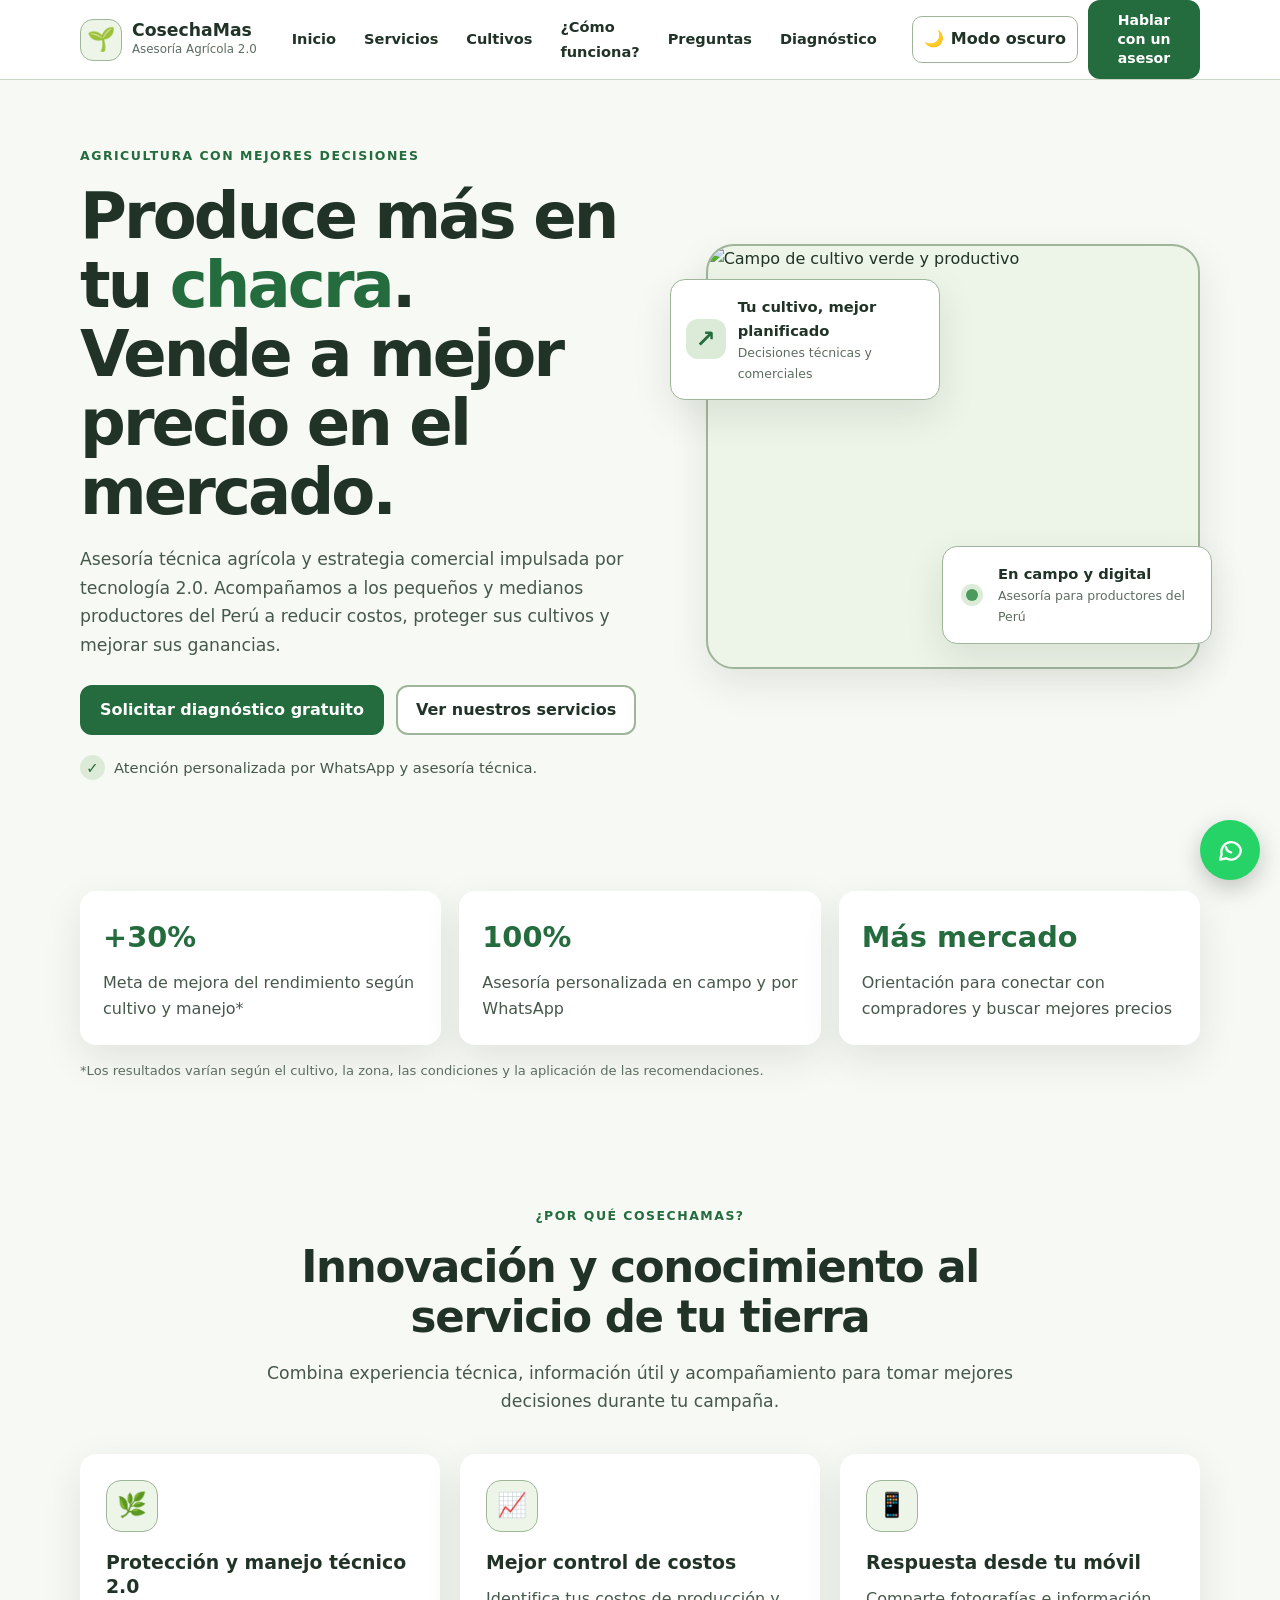
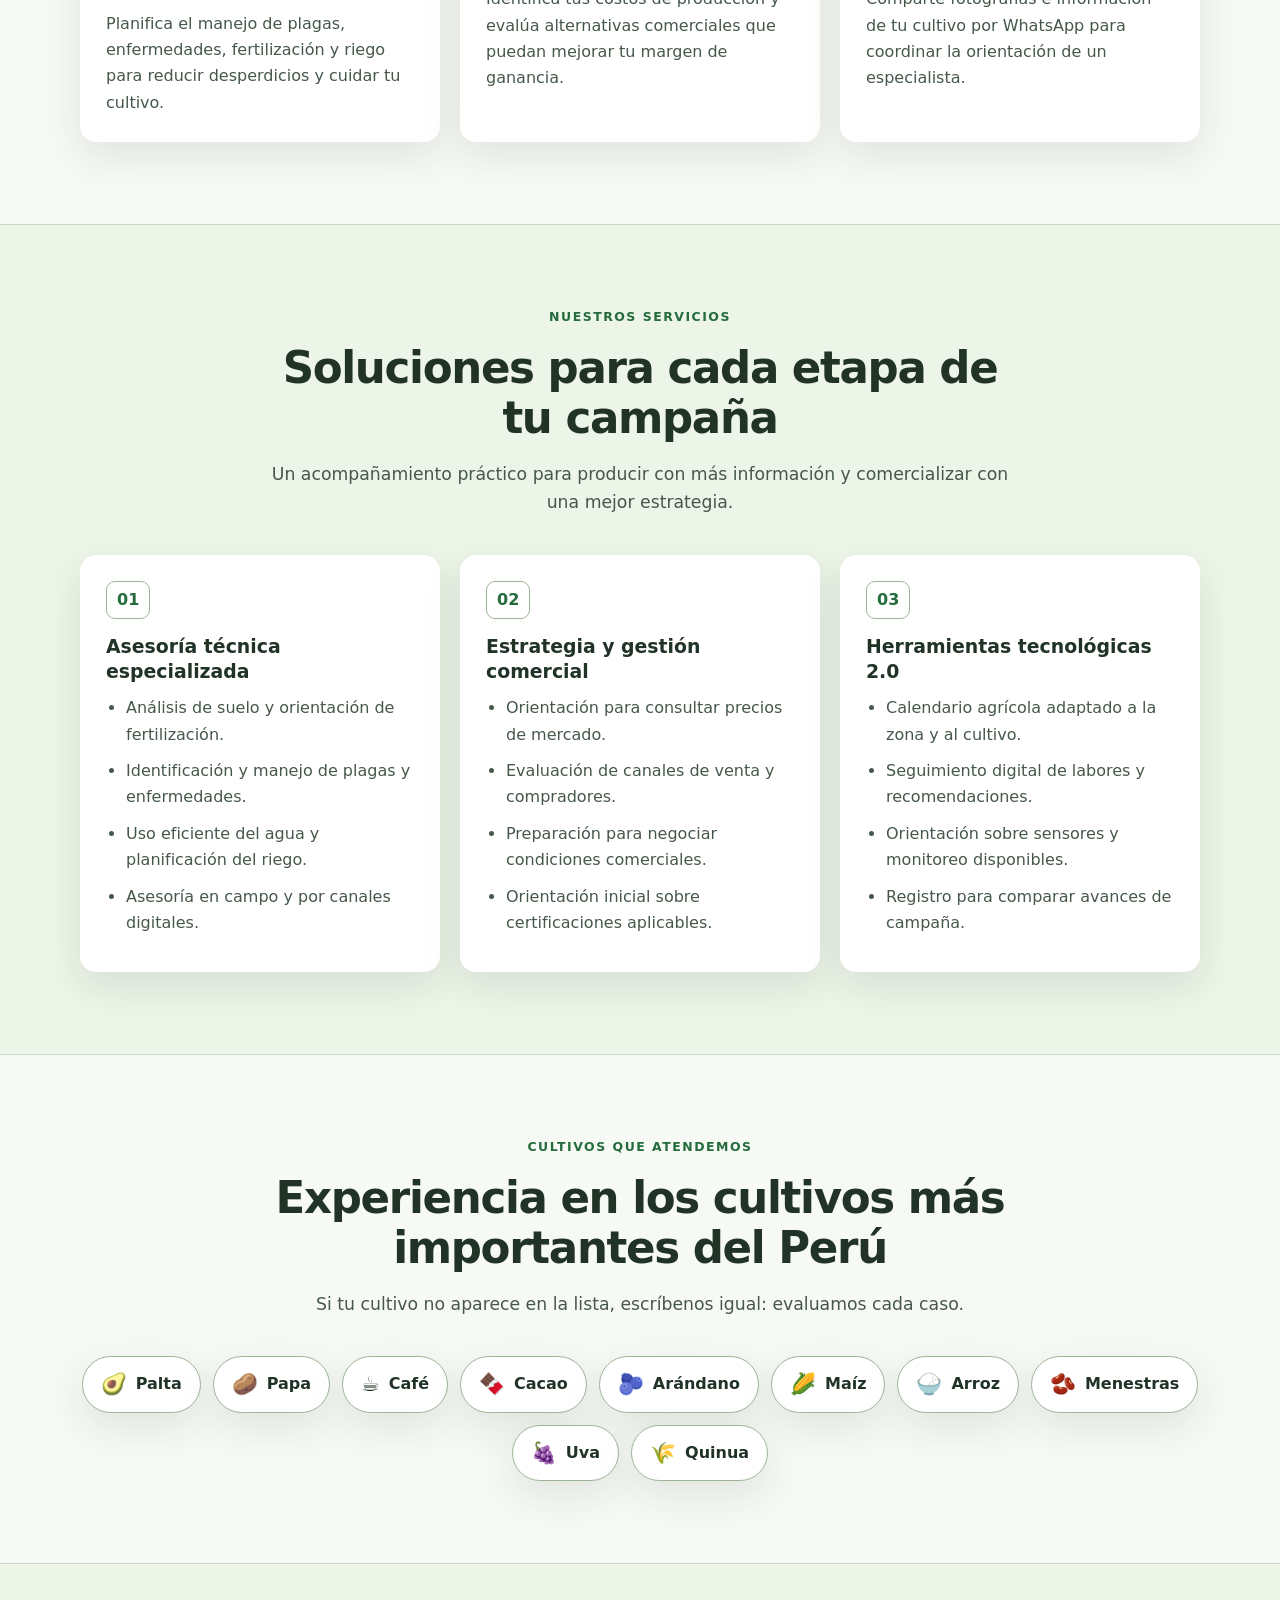
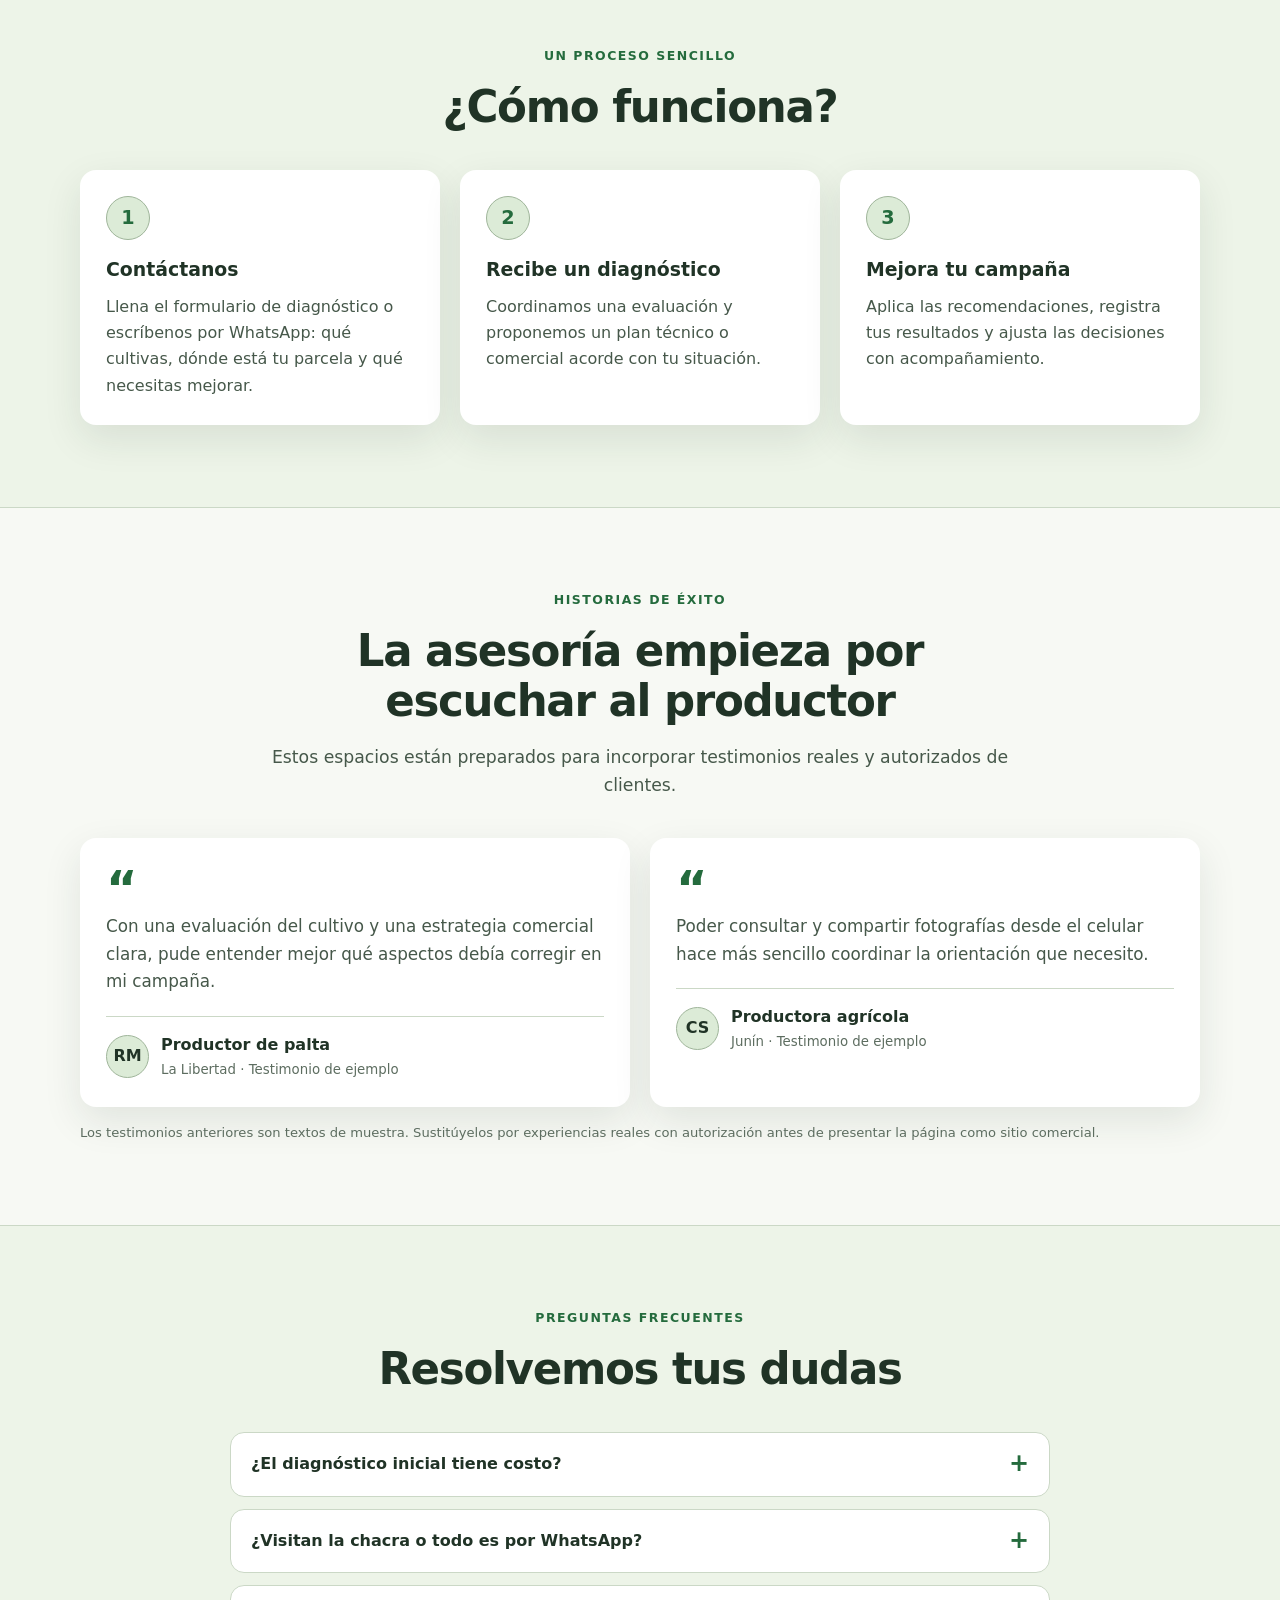
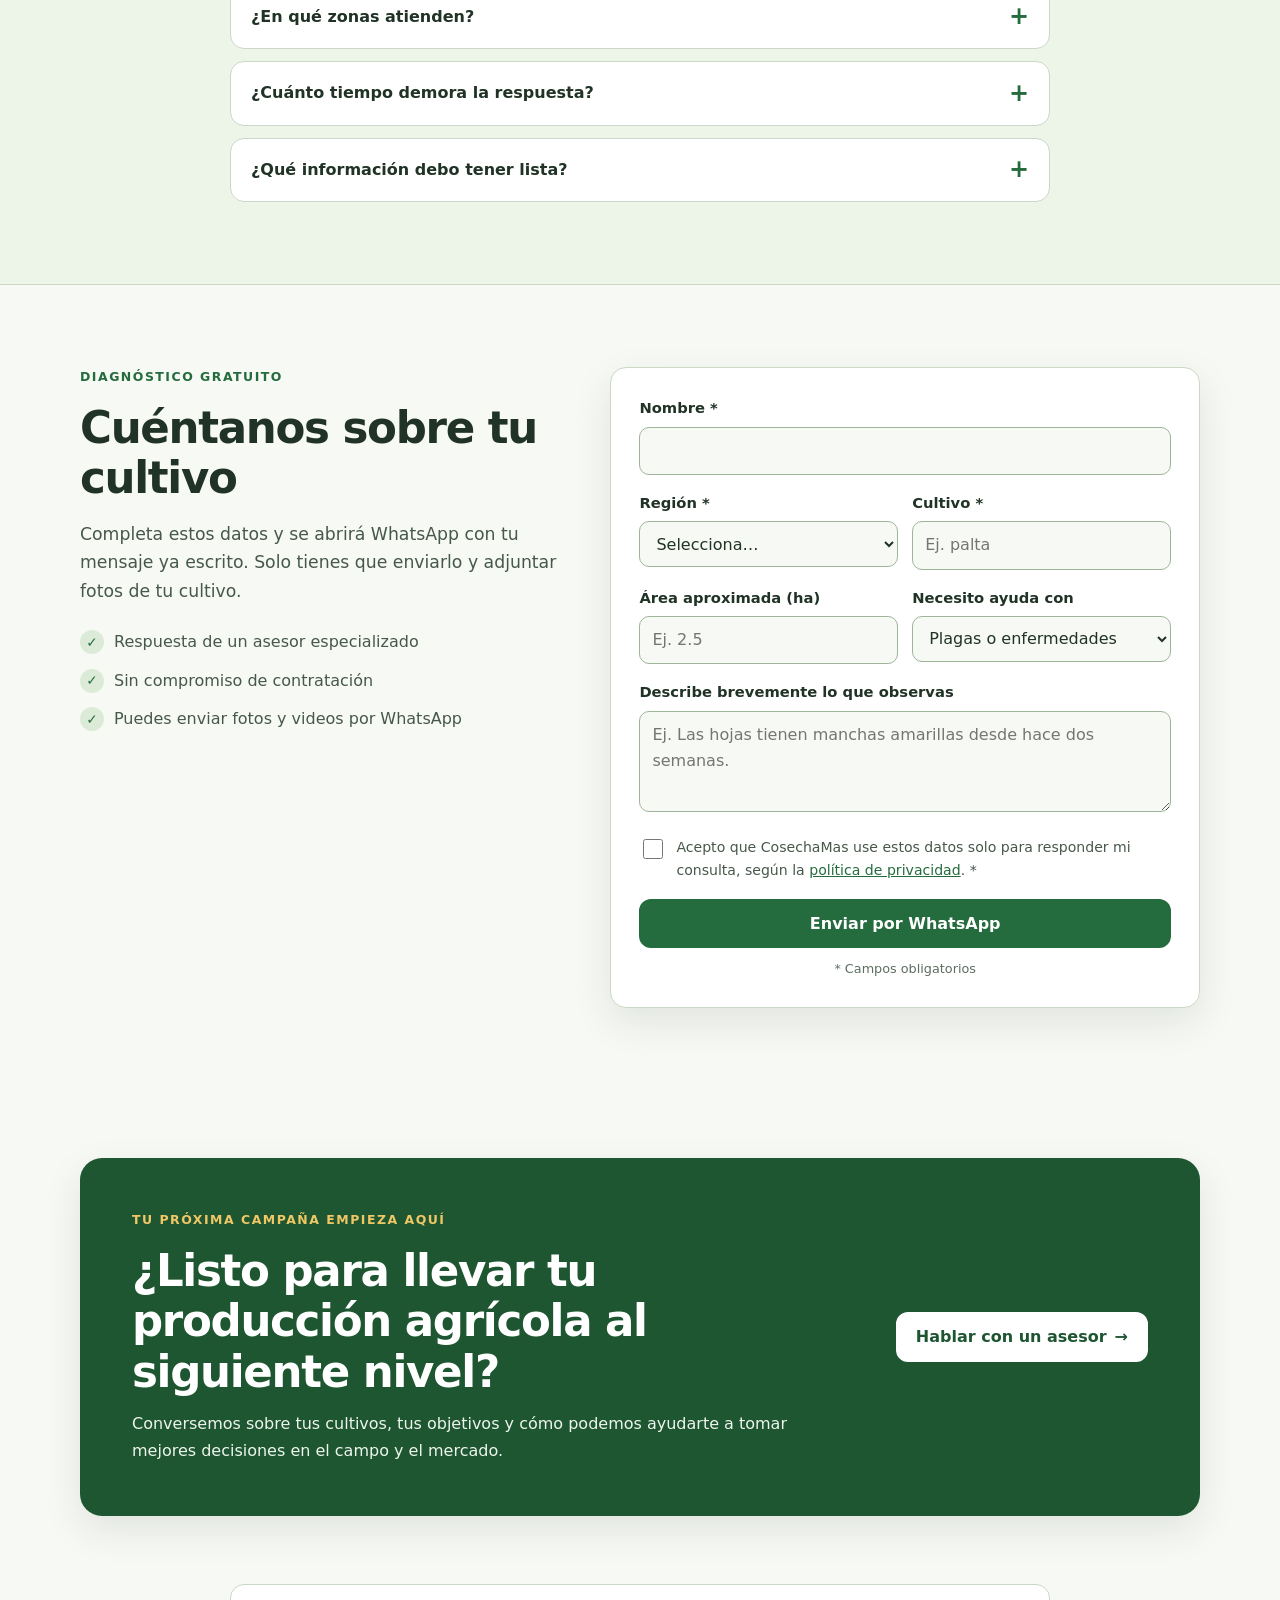
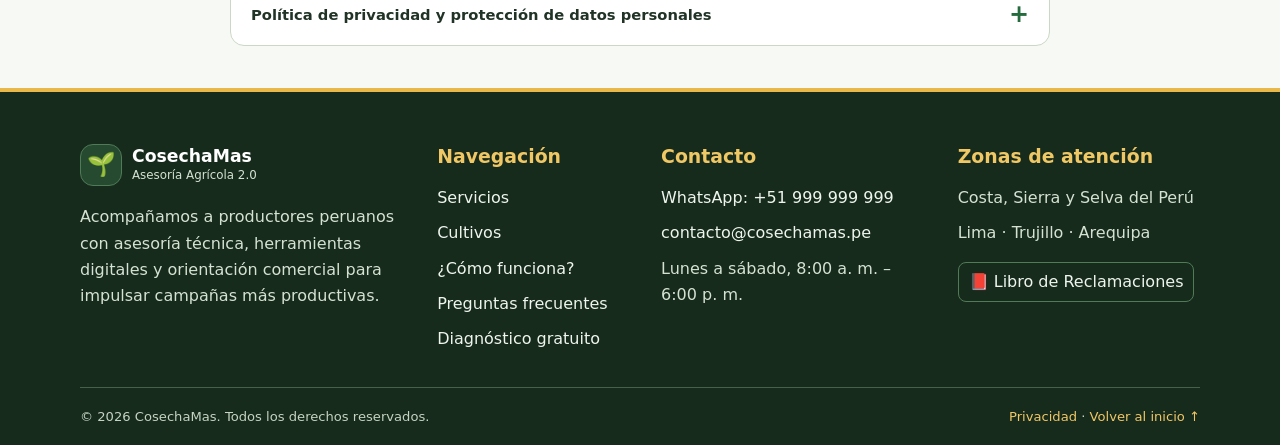
==== commit a8be987a: "Add files via upload" ====
--- a/index.html
+++ b/index.html
@@ -1,1349 +1,446 @@
-index.html
-<!DOCTYPE html>
-<html lang="es">
-
-<head>
-
-    <meta charset="UTF-8">
-
-    <meta name="viewport"
-          content="width=device-width, initial-scale=1.0">
-
-    <meta name="description"
-          content="CosechaMas - Asesoría Agrícola 2.0. Asesoría técnica agrícola y estrategia comercial para productores del Perú.">
-
-    <meta name="theme-color"
-          content="#1b7f3a">
-
-    <title>
-        CosechaMas | Asesoría Agrícola 2.0
-    </title>
-
-    <!-- Google Fonts -->
-    <link rel="preconnect"
-          href="https://fonts.googleapis.com">
-
-    <link rel="preconnect"
-          href="https://fonts.gstatic.com"
-          crossorigin>
-
-    <link href="https://fonts.googleapis.com/css2?family=DM+Sans:wght@400;500;600;700&family=Nunito:wght@700;800;900&display=swap"
-          rel="stylesheet">
-
-    <!-- CSS -->
-    <link rel="stylesheet"
-          href="style.css">
-
-</head>
-
-
-<body>
-
-
-<!-- =====================================================
-     HEADER
-===================================================== -->
-
-<header class="header">
-
-    <nav class="navbar">
-
-        <a href="#inicio"
-           class="logo">
-
-            <span class="logo-leaf">🌱</span>
-
-            <span>
-                Cosecha<span class="logo-highlight">Mas</span>
-            </span>
-
-        </a>
-
-
-        <button
-            class="menu-toggle"
-            id="menuToggle"
-            aria-label="Abrir menú">
-
-            ☰
-
-        </button>
-
-
-        <ul class="nav-menu"
-            id="navMenu">
-
-            <li>
-                <a href="#inicio">
-                    Inicio
-                </a>
-            </li>
-
-            <li>
-                <a href="#servicios">
-                    Servicios
-                </a>
-            </li>
-
-            <li>
-                <a href="#como-funciona">
-                    ¿Cómo funciona?
-                </a>
-            </li>
-
-            <li>
-                <a href="#historias">
-                    Historias de éxito
-                </a>
-            </li>
-
-        </ul>
-
-
-        <a href="#contacto"
-           class="header-whatsapp">
-
-            <span>💬</span>
-
-            Hablar con un asesor
-
-        </a>
-
-
-        <button
-            class="theme-button"
-            id="themeButton"
-            aria-label="Cambiar tema">
-
-            🌙
-
-        </button>
-
-    </nav>
-
-</header>
-
-
-
-<!-- =====================================================
-     CONTENIDO PRINCIPAL
-===================================================== -->
-
-<main>
-
-
-<!-- =====================================================
-     HERO
-===================================================== -->
-
-<section id="inicio"
-         class="hero">
-
-    <div class="hero-container">
-
-
-        <div class="hero-content">
-
-            <div class="hero-badge">
-
-                🇵🇪
-                Agricultura peruana,
-                tecnología 2.0
-
-            </div>
-
-
-            <h1>
-
-                Produce más en tu
-                <span>chakra.</span>
-
-                Vende a mejor precio
-                en el mercado.
-
-            </h1>
-
-
-            <p class="hero-description">
-
-                Asesoría técnica agrícola y estrategia
-                comercial impulsada por tecnología 2.0.
-
-                Acompañamos a los pequeños y medianos
-                productores del Perú a reducir costos,
-                proteger su cultivo y multiplicar sus
-                ganancias.
-
-            </p>
-
-
-            <div class="hero-buttons">
-
-                <a href="https://wa.me/51999999999?text=Hola%20CosechaMas,%20quiero%20solicitar%20un%20diagnóstico%20gratuito."
-                   target="_blank"
-                   class="btn btn-whatsapp">
-
-                    💬
-
-                    Solicitar diagnóstico gratuito
-
-                </a>
-
-
-                <a href="#servicios"
-                   class="btn btn-outline">
-
-                    Ver nuestros servicios
-                    ↓
-
-                </a>
-
-            </div>
-
-
-            <div class="hero-trust">
-
-                <div>
-
-                    <strong>+30%</strong>
-
-                    <span>
-                        rendimiento promedio
-                    </span>
-
-                </div>
-
-
-                <div>
-
-                    <strong>100%</strong>
-
-                    <span>
-                        asesoría personalizada
-                    </span>
-
-                </div>
-
-
-                <div>
-
-                    <strong>24/7</strong>
-
-                    <span>
-                        atención digital
-                    </span>
-
-                </div>
-
-            </div>
-
-        </div>
-
-
-
-        <!-- VISUAL DEL HERO -->
-
-        <div class="hero-visual">
-
-            <div class="hero-image">
-
-                <div class="image-content">
-
-                    <div class="farmer-emoji">
-                        🧑‍🌾
-                    </div>
-
-                    <div class="field-lines">
-                        🌱 🌱 🌱 🌱
-                    </div>
-
-                    <p>
-                        Tu campo.
-                        Tu esfuerzo.
-                        Mejores resultados.
-                    </p>
-
-                </div>
-
-            </div>
-
-
-            <div class="profit-card">
-
-                <div class="profit-icon">
-                    📈
-                </div>
-
-                <div>
-
-                    <strong>
-                        +35%
-                    </strong>
-
-                    <span>
-                        Rentabilidad
-                    </span>
-
-                </div>
-
-            </div>
-
-
-            <div class="tech-card">
-
-                📱
-                Asesoría desde tu celular
-
-            </div>
-
-        </div>
-
-    </div>
-
-</section>
-
-
-
-<!-- =====================================================
-     BARRA DE IMPACTO
-===================================================== -->
-
-<section class="impact">
-
-    <div class="impact-container">
-
-
-        <div class="impact-item">
-
-            <span class="impact-icon">
-                🌾
-            </span>
-
-            <div>
-
-                <strong>
-                    +30%
-                </strong>
-
-                <span>
-                    Rendimiento promedio
-                    por hectárea
-                </span>
-
-            </div>
-
-        </div>
-
-
-        <div class="impact-item">
-
-            <span class="impact-icon">
-                👨‍🌾
-            </span>
-
-            <div>
-
-                <strong>
-                    100%
-                </strong>
-
-                <span>
-                    Asesoría personalizada
-                    en campo y WhatsApp
-                </span>
-
-            </div>
-
-        </div>
-
-
-        <div class="impact-item">
-
-            <span class="impact-icon">
-                🤝
-            </span>
-
-            <div>
-
-                <strong>
-                    Red de mercado
-                </strong>
-
-                <span>
-                    Conexión con compradores
-                    y mejores precios
-                </span>
-
-            </div>
-
-        </div>
-
-    </div>
-
-</section>
-
-
-
-<!-- =====================================================
-     BENEFICIOS
-===================================================== -->
-
-<section id="beneficios"
-         class="section benefits">
-
-    <div class="section-heading">
-
-        <span class="eyebrow">
-            ¿POR QUÉ COSECHAMAS?
-        </span>
-
-        <h2>
-            Innovación y conocimiento
-            <span>
-                al servicio de tu tierra
-            </span>
-        </h2>
-
-        <p>
-            Tecnología, conocimiento agrícola y
-            estrategia comercial reunidos en un
-            solo lugar.
-        </p>
-
-    </div>
-
-
-    <div class="benefits-grid">
-
-
-        <article class="benefit-card">
-
-            <div class="benefit-icon green">
-                🛡️
-            </div>
-
-            <h3>
-                Protección y Manejo Técnico 2.0
-            </h3>
-
-            <p>
-                Alertas tempranas de plagas, clima y
-                fertilización precisa para no malgastar
-                insumos ni dinero.
-            </p>
-
-            <span class="benefit-number">
-                01
-            </span>
-
-        </article>
-
-
-        <article class="benefit-card featured">
-
-            <div class="benefit-icon orange">
-                💰
-            </div>
-
-            <h3>
-                Mayor Margen de Ganancia
-            </h3>
-
-            <p>
-                Te ayudamos a calcular tus costos
-                reales de producción y te conectamos
-                con canales comerciales de mayor valor.
-            </p>
-
-            <span class="benefit-number">
-                02
-            </span>
-
-        </article>
-
-
-        <article class="benefit-card">
-
-            <div class="benefit-icon blue">
-                📱
-            </div>
-
-            <h3>
-                Respuesta Inmediata en tu Móvil
-            </h3>
-
-            <p>
-                Envía una foto de tu planta o problema
-                por WhatsApp y recibe el diagnóstico
-                de un ingeniero agrónomo.
-            </p>
-
-            <span class="benefit-number">
-                03
-            </span>
-
-        </article>
-
-    </div>
-
-</section>
-
-
-
-<!-- =====================================================
-     SERVICIOS
-===================================================== -->
-
-<section id="servicios"
-         class="section services">
-
-    <div class="section-heading">
-
-        <span class="eyebrow">
-            LO QUE OFRECEMOS
-        </span>
-
-        <h2>
-            Soluciones integrales para
-            <span>
-                toda tu campaña agrícola
-            </span>
-        </h2>
-
-    </div>
-
-
-    <div class="services-grid">
-
-
-        <!-- SERVICIO 1 -->
-
-        <article class="service-card">
-
-            <div class="service-top">
-
-                <div class="service-icon">
-                    🌱
-                </div>
-
-                <span>
-                    01
-                </span>
-
-            </div>
-
-            <h3>
-                Asesoría Técnica Especializada
-            </h3>
-
-            <p class="service-subtitle">
-                Campo + Digital
-            </p>
-
-
-            <ul>
-
-                <li>
-                    ✓ Análisis de suelo y planes de
-                    fertilización a la medida.
-                </li>
-
-                <li>
-                    ✓ Monitoreo y control integrado
-                    de plagas y enfermedades.
-                </li>
-
-                <li>
-                    ✓ Recomendaciones de riego y uso
-                    eficiente del agua.
-                </li>
-
-            </ul>
-
-
-            <button
-                class="service-detail"
-                data-service="tecnica">
-
-                Ver más →
-                
-            </button>
-
-        </article>
-
-
-
-        <!-- SERVICIO 2 -->
-
-        <article class="service-card service-highlight">
-
-            <div class="service-top">
-
-                <div class="service-icon">
-                    📊
-                </div>
-
-                <span>
-                    02
-                </span>
-
-            </div>
-
-            <h3>
-                Estrategia y Gestión Comercial
-            </h3>
-
-            <p class="service-subtitle">
-                Produce mejor. Vende mejor.
-            </p>
-
-
-            <ul>
-
-                <li>
-                    ✓ Reporte diario de precios de
-                    mercado.
-                </li>
-
-                <li>
-                    ✓ Asesoramiento para venta directa
-                    a distribuidores y agroindustrias.
-                </li>
-
-                <li>
-                    ✓ Orientación para certificaciones
-                    GlobalGAP y Orgánico.
-                </li>
-
-            </ul>
-
-
-            <button
-                class="service-detail"
-                data-service="comercial">
-
-                Ver más →
-
-            </button>
-
-        </article>
-
-
-
-        <!-- SERVICIO 3 -->
-
-        <article class="service-card">
-
-            <div class="service-top">
-
-                <div class="service-icon">
-                    🛰️
-                </div>
-
-                <span>
-                    03
-                </span>
-
-            </div>
-
-            <h3>
-                Herramientas Tecnológicas 2.0
-            </h3>
-
-            <p class="service-subtitle">
-                Datos para mejores decisiones
-            </p>
-
-
-            <ul>
-
-                <li>
-                    ✓ Monitoreo por satélite y sensores
-                    de campo.
-                </li>
-
-                <li>
-                    ✓ Calendario agrícola digital
-                    adaptado a tu zona.
-                </li>
-
-                <li>
-                    ✓ Información para optimizar
-                    tus decisiones.
-                </li>
-
-            </ul>
-
-
-            <button
-                class="service-detail"
-                data-service="tecnologia">
-
-                Ver más →
-
-            </button>
-
-        </article>
-
-    </div>
-
-</section>
-
-
-
-<!-- =====================================================
-     COMO FUNCIONA
-===================================================== -->
-
-<section id="como-funciona"
-         class="section how-it-works">
-
-    <div class="section-heading centered">
-
-        <span class="eyebrow">
-            ¿CÓMO FUNCIONA?
-        </span>
-
-        <h2>
-            Empezar a mejorar tu cosecha
-            <span>
-                es muy fácil
-            </span>
-        </h2>
-
-    </div>
-
-
-    <div class="steps">
-
-
-        <div class="step">
-
-            <div class="step-number">
-                1
-            </div>
-
-            <div class="step-line"></div>
-
-            <div class="step-content">
-
-                <span>
-                    PRIMER PASO
-                </span>
-
-                <h3>
-                    Contáctanos
-                </h3>
-
-                <p>
-                    Haz clic en el botón de WhatsApp
-                    y cuéntanos sobre tu cultivo,
-                    ubicación y qué quieres mejorar.
-                </p>
-
-            </div>
-
-        </div>
-
-
-
-        <div class="step">
-
-            <div class="step-number">
-                2
-            </div>
-
-            <div class="step-line"></div>
-
-            <div class="step-content">
-
-                <span>
-                    SEGUNDO PASO
-                </span>
-
-                <h3>
-                    Diagnóstico y Plan de Acción
-                </h3>
-
-                <p>
-                    Nuestros ingenieros evalúan tu
-                    terreno presencial o digitalmente
-                    y te entregan un plan técnico y
-                    comercial a tu medida.
-                </p>
-
-            </div>
-
-        </div>
-
-
-
-        <div class="step">
-
-            <div class="step-number">
-                3
-            </div>
-
-            <div class="step-content">
-
-                <span>
-                    TERCER PASO
-                </span>
-
-                <h3>
-                    Aumenta tu Rendimiento
-                </h3>
-
-                <p>
-                    Aplica nuestras recomendaciones,
-                    optimiza tus costos y vende tu
-                    producción al mejor precio posible.
-                </p>
-
-            </div>
-
-        </div>
-
-    </div>
-
-
-    <div class="steps-cta">
-
-        <a href="https://wa.me/51999999999?text=Hola%20CosechaMas,%20quiero%20mejorar%20mi%20producción."
-           target="_blank"
-           class="btn btn-whatsapp">
-
-            💬 Quiero comenzar
-
-        </a>
-
-    </div>
-
-</section>
-
-
-
-<!-- =====================================================
-     HISTORIAS DE ÉXITO
-===================================================== -->
-
-<section id="historias"
-         class="section testimonials">
-
-    <div class="section-heading">
-
-        <span class="eyebrow">
-            HISTORIAS DE ÉXITO
-        </span>
-
-        <h2>
-            Productores que ya están
-            <span>
-                transformando sus chakras
-            </span>
-        </h2>
-
-    </div>
-
-
-    <div class="testimonials-grid">
-
-
-        <article class="testimonial-card">
-
-            <div class="quote">
-                “
-            </div>
-
-            <p>
-
-                Antes vendía mi palta al primer
-                comprador que llegaba a la zona a
-                un precio muy bajo.
-
-                Con CosechaMas no solo controlé
-                la plaga de la queresa, sino que
-                logré vender directamente a una
-                empacadora ganando un 25% más.
-
-            </p>
-
-
-            <div class="testimonial-author">
-
-                <div class="author-avatar">
-                    RM
-                </div>
-
-                <div>
-
-                    <strong>
-                        Ramiro M.
-                    </strong>
-
-                    <span>
-                        Productor de Palta
-                        · La Libertad
-                    </span>
-
-                </div>
-
-            </div>
-
-        </article>
-
-
-
-        <article class="testimonial-card">
-
-            <div class="quote">
-                “
-            </div>
-
-            <p>
-
-                Enviar una foto por WhatsApp y que
-                un ingeniero te diga exactamente qué
-                producto aplicar te ahorra mucho
-                tiempo y dinero.
-
-                La asesoría 2.0 realmente funciona.
-
-            </p>
-
-
-            <div class="testimonial-author">
-
-                <div class="author-avatar purple">
-                    CS
-                </div>
-
-                <div>
-
-                    <strong>
-                        Carmen S.
-                    </strong>
-
-                    <span>
-                        Productora de Papa y
-                        Hortalizas · Junín
-                    </span>
-
-                </div>
-
-            </div>
-
-        </article>
-
-    </div>
-
-</section>
-
-
-
-<!-- =====================================================
-     CTA FINAL
-===================================================== -->
-
-<section id="contacto"
-         class="final-cta">
-
-    <div class="final-cta-content">
-
-        <div class="cta-decoration">
-            🌱
-        </div>
-
-        <span class="eyebrow">
-            TU PRÓXIMA COSECHA EMPIEZA HOY
-        </span>
-
-        <h2>
-            ¿Listo para llevar tu producción
-            agrícola al siguiente nivel?
-        </h2>
-
-        <p>
-            Conversa hoy mismo con uno de nuestros
-            asesores técnicos y recibe tu primer
-            diagnóstico de campaña sin compromiso.
-        </p>
-
-
-        <a href="https://wa.me/51999999999?text=Hola%20CosechaMas,%20quiero%20hablar%20con%20un%20ingeniero."
-           target="_blank"
-           class="btn btn-whatsapp btn-large">
-
-            💬
-            Hablar con un Ingeniero por WhatsApp
-
-        </a>
-
-    </div>
-
-</section>
-
-
-
-<!-- =====================================================
-     FORMULARIO
-===================================================== -->
-
-<section class="contact-form-section">
-
-    <div class="contact-form-container">
-
-
-        <div>
-
-            <span class="eyebrow">
-                TAMBIÉN PUEDES ESCRIBIRNOS
-            </span>
-
-            <h2>
-                Cuéntanos sobre
-                <span>tu cultivo</span>
-            </h2>
-
-            <p>
-                Déjanos tus datos y nuestro equipo
-                podrá ponerse en contacto contigo.
-            </p>
-
-        </div>
-
-
-        <form id="contactForm"
-              class="contact-form">
-
-
-            <div class="form-group">
-
-                <label for="name">
-                    Nombre
-                </label>
-
-                <input
-                    type="text"
-                    id="name"
-                    placeholder="Tu nombre"
-                    required>
-
-            </div>
-
-
-            <div class="form-group">
-
-                <label for="phone">
-                    WhatsApp
-                </label>
-
-                <input
-                    type="tel"
-                    id="phone"
-                    placeholder="999 999 999"
-                    required>
-
-            </div>
-
-
-            <div class="form-group">
-
-                <label for="crop">
-                    ¿Qué cultivas?
-                </label>
-
-                <select id="crop"
-                        required>
-
-                    <option value="">
-                        Selecciona tu cultivo
-                    </option>
-
-                    <option>
-                        Palta
-                    </option>
-
-                    <option>
-                        Papa
-                    </option>
-
-                    <option>
-                        Hortalizas
-                    </option>
-
-                    <option>
-                        Café
-                    </option>
-
-                    <option>
-                        Cacao
-                    </option>
-
-                    <option>
-                        Arándanos
-                    </option>
-
-                    <option>
-                        Otro
-                    </option>
-
-                </select>
-
-            </div>
-
-
-            <div class="form-group">
-
-                <label for="message">
-                    ¿En qué podemos ayudarte?
-                </label>
-
-                <textarea
-                    id="message"
-                    rows="4"
-                    placeholder="Cuéntanos brevemente..."
-                    required>
-                </textarea>
-
-            </div>
-
-
-            <button
-                type="submit"
-                class="btn btn-primary">
-
-                Solicitar asesoría
-
-            </button>
-
-        </form>
-
-    </div>
-
-</section>
-
-
-
-</main>
-
-
-
-<!-- =====================================================
-     FOOTER
-===================================================== -->
-
-<footer class="footer">
-
-    <div class="footer-container">
-
-
-        <div class="footer-brand">
-
-            <a href="#inicio"
-               class="logo">
-
-                <span class="logo-leaf">
-                    🌱
-                </span>
-
-                Cosecha<span class="logo-highlight">
-                    Mas
-                </span>
-
-            </a>
-
-            <p>
-                Asesoría Agrícola 2.0
-            </p>
-
-            <p class="footer-description">
-
-                Tecnología, conocimiento y mercado
-                al servicio de los productores
-                del Perú.
-
-            </p>
-
-        </div>
-
-
-
-        <div class="footer-column">
-
-            <h4>
-                Navegación
-            </h4>
-
-            <a href="#inicio">
-                Inicio
-            </a>
-
-            <a href="#servicios">
-                Servicios
-            </a>
-
-            <a href="#como-funciona">
-                ¿Cómo funciona?
-            </a>
-
-            <a href="#historias">
-                Historias de éxito
-            </a>
-
-        </div>
-
-
-
-        <div class="footer-column">
-
-            <h4>
-                Contacto
-            </h4>
-
-            <a href="https://wa.me/51999999999"
-               target="_blank">
-
-                💬 WhatsApp
-
-            </a>
-
-            <a href="mailto:contacto@cosechamas.pe">
-
-                ✉️ contacto@cosechamas.pe
-
-            </a>
-
-            <span>
-                📍 Lima / Trujillo / Arequipa
-            </span>
-
-        </div>
-
-
-
-        <div class="footer-column">
-
-            <h4>
-                Zonas de atención
-            </h4>
-
-            <span>
-                🌊 Costa
-            </span>
-
-            <span>
-                ⛰️ Sierra
-            </span>
-
-            <span>
-                🌴 Selva
-            </span>
-
-        </div>
-
-    </div>
-
-
-    <div class="footer-bottom">
-
-        <div>
-
-            © 2026 CosechaMas.
-            Todos los derechos reservados.
-
-        </div>
-
-
-        <div class="footer-legal">
-
-            <a href="#">
-                Términos y condiciones
-            </a>
-
-            <a href="#">
-                Política de privacidad
-            </a>
-
-            <a href="#">
-                Libro de reclamaciones
-            </a>
-
-        </div>
-
-    </div>
-
-</footer>
-
-
-
-<!-- =====================================================
-     WHATSAPP FLOTANTE
-===================================================== -->
-
-<a href="https://wa.me/51999999999?text=Hola%20CosechaMas,%20quiero%20información%20sobre%20sus%20servicios."
-   target="_blank"
-   class="floating-whatsapp"
-   aria-label="Contactar por WhatsApp">
-
-    <span>
-        💬
-    </span>
-
-</a>
-
-
-
-<!-- =====================================================
-     MODAL DE SERVICIOS
-===================================================== -->
-
-<div class="modal"
-     id="serviceModal">
-
-    <div class="modal-content">
-
-        <button
-            class="modal-close"
-            id="modalClose">
-
-            ×
-
-        </button>
-
-        <div id="modalIcon"
-             class="modal-icon">
-
-            🌱
-
-        </div>
-
-        <h2 id="modalTitle">
-            Servicio
-        </h2>
-
-        <p id="modalDescription">
-            Información del servicio.
-        </p>
-
-        <a href="https://wa.me/51999999999?text=Hola%20CosechaMas,%20quiero%20información%20sobre%20este%20servicio."
-           target="_blank"
-           class="btn btn-whatsapp">
-
-            💬 Consultar por WhatsApp
-
-        </a>
-
-    </div>
-
-</div>
-
-
-
-<!-- JavaScript -->
-
-<script src="js/script.js"></script>
-
-</body>
-
-</html>
+<!DOCTYPE html>
+<html lang="es">
+<head>
+  <meta charset="UTF-8">
+  <meta name="viewport" content="width=device-width, initial-scale=1.0">
+  <title>CosechaMas | Asesoría Agrícola 2.0</title>
+  <meta name="description" content="CosechaMas brinda asesoría técnica agrícola y estrategia comercial para pequeños y medianos productores del Perú. Solicita tu diagnóstico gratuito por WhatsApp.">
+  <meta name="theme-color" content="#f7f9f4">
+
+  <!-- CAMBIAR: dominio real cuando la página esté publicada -->
+  <link rel="canonical" href="https://www.cosechamas.pe/">
+
+  <!-- Vista previa al compartir el enlace por WhatsApp / Facebook -->
+  <meta property="og:type" content="website">
+  <meta property="og:locale" content="es_PE">
+  <meta property="og:site_name" content="CosechaMas">
+  <meta property="og:title" content="CosechaMas | Produce más y vende mejor">
+  <meta property="og:description" content="Asesoría técnica agrícola y estrategia comercial para productores del Perú. Diagnóstico gratuito por WhatsApp.">
+  <meta property="og:url" content="https://www.cosechamas.pe/">
+  <!-- CAMBIAR: idealmente una imagen propia de 1200x630 px subida al mismo sitio -->
+  <meta property="og:image" content="https://images.unsplash.com/photo-1500382017468-9049fed747ef?auto=format&fit=crop&w=1200&h=630&q=80">
+  <meta name="twitter:card" content="summary_large_image">
+
+  <!-- Ícono de la pestaña -->
+  <link rel="icon" href="data:image/svg+xml,<svg xmlns='http://www.w3.org/2000/svg' viewBox='0 0 100 100'><text y='.9em' font-size='90'>🌱</text></svg>">
+
+  <!-- Aplica el tema guardado antes de pintar la página (evita el destello claro) -->
+  <script>
+    (function () {
+      var t = null;
+      try { t = localStorage.getItem("cosechamas-theme"); } catch (e) {}
+      if (!t && window.matchMedia && matchMedia("(prefers-color-scheme: dark)").matches) t = "dark";
+      if (t === "dark") document.documentElement.classList.add("dark-mode");
+    })();
+  </script>
+
+  <link rel="preconnect" href="https://images.unsplash.com">
+  <link rel="stylesheet" href="style.css">
+  <script src="script.js" defer></script>
+
+  <!-- Datos estructurados para Google (CAMBIAR los datos marcados) -->
+  <script type="application/ld+json">
+  {
+    "@context": "https://schema.org",
+    "@type": "ProfessionalService",
+    "name": "CosechaMas",
+    "description": "Asesoría técnica agrícola y estrategia comercial para productores del Perú.",
+    "url": "https://www.cosechamas.pe/",
+    "telephone": "+51999999999",
+    "email": "contacto@cosechamas.pe",
+    "areaServed": { "@type": "Country", "name": "Perú" },
+    "address": { "@type": "PostalAddress", "addressLocality": "Trujillo", "addressRegion": "La Libertad", "addressCountry": "PE" },
+    "knowsAbout": ["asesoría agrícola", "manejo de plagas", "fertilización", "riego", "comercialización agrícola"]
+  }
+  </script>
+</head>
+<body>
+  <a class="skip-link" href="#contenido">Saltar al contenido</a>
+
+  <header class="site-header">
+    <div class="container header-inner">
+      <a class="brand" href="#inicio" aria-label="CosechaMas, inicio">
+        <span class="brand-mark" aria-hidden="true">🌱</span>
+        <span><strong>CosechaMas</strong><small>Asesoría Agrícola 2.0</small></span>
+      </a>
+
+      <button class="menu-toggle" id="menuToggle" type="button" aria-label="Abrir menú" aria-expanded="false" aria-controls="mainNav">☰</button>
+
+      <nav class="main-nav" id="mainNav" aria-label="Navegación principal">
+        <a href="#inicio">Inicio</a>
+        <a href="#servicios">Servicios</a>
+        <a href="#cultivos">Cultivos</a>
+        <a href="#como-funciona">¿Cómo funciona?</a>
+        <a href="#preguntas">Preguntas</a>
+        <a href="#diagnostico">Diagnóstico</a>
+      </nav>
+
+      <div class="header-actions">
+        <button class="theme-toggle" id="themeToggle" type="button" aria-label="Activar modo oscuro" aria-pressed="false">
+          <span id="themeIcon" aria-hidden="true">🌙</span>
+          <span class="theme-label">Modo oscuro</span>
+        </button>
+        <a class="button button-small button-primary whatsapp-link" data-msg="Hola, quiero información sobre CosechaMas." data-track="header" href="https://wa.me/51999999999" target="_blank" rel="noopener noreferrer">Hablar con un asesor</a>
+      </div>
+    </div>
+  </header>
+
+  <main id="contenido">
+    <!-- INICIO -->
+    <section class="hero section" id="inicio">
+      <div class="container hero-grid">
+        <div class="hero-copy">
+          <p class="eyebrow">Agricultura con mejores decisiones</p>
+          <h1>Produce más en tu <span>chacra</span>. Vende a mejor precio en el mercado.</h1>
+          <p class="hero-description">Asesoría técnica agrícola y estrategia comercial impulsada por tecnología 2.0. Acompañamos a los pequeños y medianos productores del Perú a reducir costos, proteger sus cultivos y mejorar sus ganancias.</p>
+          <div class="hero-actions">
+            <a class="button button-primary" href="#diagnostico">Solicitar diagnóstico gratuito</a>
+            <a class="button button-secondary" href="#servicios">Ver nuestros servicios</a>
+          </div>
+          <p class="hero-note"><span class="note-icon" aria-hidden="true">✓</span> Atención personalizada por WhatsApp y asesoría técnica.</p>
+        </div>
+        <div class="hero-visual">
+          <!-- RECOMENDADO: descargar la imagen, convertirla a .webp y usar una ruta local (ej. img/hero.webp) -->
+          <img class="hero-image"
+               src="https://images.unsplash.com/photo-1500382017468-9049fed747ef?auto=format&fit=crop&w=1000&q=75"
+               srcset="https://images.unsplash.com/photo-1500382017468-9049fed747ef?auto=format&fit=crop&w=600&q=70 600w,
+                       https://images.unsplash.com/photo-1500382017468-9049fed747ef?auto=format&fit=crop&w=1000&q=75 1000w"
+               sizes="(max-width: 720px) 100vw, 50vw"
+               width="1000" height="667"
+               alt="Campo de cultivo verde y productivo"
+               fetchpriority="high">
+          <div class="floating-card growth-card">
+            <span class="floating-icon" aria-hidden="true">↗</span>
+            <div><strong>Tu cultivo, mejor planificado</strong><small>Decisiones técnicas y comerciales</small></div>
+          </div>
+          <div class="floating-card field-card">
+            <span class="field-dot" aria-hidden="true"></span>
+            <div><strong>En campo y digital</strong><small>Asesoría para productores del Perú</small></div>
+          </div>
+        </div>
+      </div>
+    </section>
+
+    <!-- IMPACTO -->
+    <section class="impact-section section-compact" aria-label="Beneficios destacados">
+      <div class="container impact-grid">
+        <article class="impact-card card"><strong>+30%</strong><p>Meta de mejora del rendimiento según cultivo y manejo*</p></article>
+        <article class="impact-card card"><strong>100%</strong><p>Asesoría personalizada en campo y por WhatsApp</p></article>
+        <article class="impact-card card"><strong>Más mercado</strong><p>Orientación para conectar con compradores y buscar mejores precios</p></article>
+      </div>
+      <p class="container disclaimer">*Los resultados varían según el cultivo, la zona, las condiciones y la aplicación de las recomendaciones.</p>
+    </section>
+
+    <!-- BENEFICIOS -->
+    <section class="section" id="beneficios">
+      <div class="container">
+        <div class="section-heading">
+          <p class="eyebrow">¿Por qué CosechaMas?</p>
+          <h2>Innovación y conocimiento al servicio de tu tierra</h2>
+          <p class="section-intro">Combina experiencia técnica, información útil y acompañamiento para tomar mejores decisiones durante tu campaña.</p>
+        </div>
+        <div class="card-grid three-columns">
+          <article class="feature-card card">
+            <span class="card-icon" aria-hidden="true">🌿</span>
+            <h3>Protección y manejo técnico 2.0</h3>
+            <p>Planifica el manejo de plagas, enfermedades, fertilización y riego para reducir desperdicios y cuidar tu cultivo.</p>
+          </article>
+          <article class="feature-card card">
+            <span class="card-icon" aria-hidden="true">📈</span>
+            <h3>Mejor control de costos</h3>
+            <p>Identifica tus costos de producción y evalúa alternativas comerciales que puedan mejorar tu margen de ganancia.</p>
+          </article>
+          <article class="feature-card card">
+            <span class="card-icon" aria-hidden="true">📱</span>
+            <h3>Respuesta desde tu móvil</h3>
+            <p>Comparte fotografías e información de tu cultivo por WhatsApp para coordinar la orientación de un especialista.</p>
+          </article>
+        </div>
+      </div>
+    </section>
+
+    <!-- SERVICIOS -->
+    <section class="section section-tinted" id="servicios">
+      <div class="container">
+        <div class="section-heading">
+          <p class="eyebrow">Nuestros servicios</p>
+          <h2>Soluciones para cada etapa de tu campaña</h2>
+          <p class="section-intro">Un acompañamiento práctico para producir con más información y comercializar con una mejor estrategia.</p>
+        </div>
+        <div class="card-grid three-columns">
+          <article class="service-card card">
+            <span class="service-number">01</span>
+            <h3>Asesoría técnica especializada</h3>
+            <ul>
+              <li>Análisis de suelo y orientación de fertilización.</li>
+              <li>Identificación y manejo de plagas y enfermedades.</li>
+              <li>Uso eficiente del agua y planificación del riego.</li>
+              <li>Asesoría en campo y por canales digitales.</li>
+            </ul>
+          </article>
+          <article class="service-card card">
+            <span class="service-number">02</span>
+            <h3>Estrategia y gestión comercial</h3>
+            <ul>
+              <li>Orientación para consultar precios de mercado.</li>
+              <li>Evaluación de canales de venta y compradores.</li>
+              <li>Preparación para negociar condiciones comerciales.</li>
+              <li>Orientación inicial sobre certificaciones aplicables.</li>
+            </ul>
+          </article>
+          <article class="service-card card">
+            <span class="service-number">03</span>
+            <h3>Herramientas tecnológicas 2.0</h3>
+            <ul>
+              <li>Calendario agrícola adaptado a la zona y al cultivo.</li>
+              <li>Seguimiento digital de labores y recomendaciones.</li>
+              <li>Orientación sobre sensores y monitoreo disponibles.</li>
+              <li>Registro para comparar avances de campaña.</li>
+            </ul>
+          </article>
+        </div>
+      </div>
+    </section>
+
+    <!-- CULTIVOS (NUEVO) -->
+    <section class="section" id="cultivos">
+      <div class="container">
+        <div class="section-heading">
+          <p class="eyebrow">Cultivos que atendemos</p>
+          <h2>Experiencia en los cultivos más importantes del Perú</h2>
+          <p class="section-intro">Si tu cultivo no aparece en la lista, escríbenos igual: evaluamos cada caso.</p>
+        </div>
+        <ul class="crop-grid" role="list">
+          <li class="crop-chip"><span aria-hidden="true">🥑</span>Palta</li>
+          <li class="crop-chip"><span aria-hidden="true">🥔</span>Papa</li>
+          <li class="crop-chip"><span aria-hidden="true">☕</span>Café</li>
+          <li class="crop-chip"><span aria-hidden="true">🍫</span>Cacao</li>
+          <li class="crop-chip"><span aria-hidden="true">🫐</span>Arándano</li>
+          <li class="crop-chip"><span aria-hidden="true">🌽</span>Maíz</li>
+          <li class="crop-chip"><span aria-hidden="true">🍚</span>Arroz</li>
+          <li class="crop-chip"><span aria-hidden="true">🫘</span>Menestras</li>
+          <li class="crop-chip"><span aria-hidden="true">🍇</span>Uva</li>
+          <li class="crop-chip"><span aria-hidden="true">🌾</span>Quinua</li>
+        </ul>
+      </div>
+    </section>
+
+    <!-- CÓMO FUNCIONA -->
+    <section class="section section-tinted" id="como-funciona">
+      <div class="container">
+        <div class="section-heading">
+          <p class="eyebrow">Un proceso sencillo</p>
+          <h2>¿Cómo funciona?</h2>
+        </div>
+        <ol class="steps-grid" role="list">
+          <li class="step-card card">
+            <span class="step-number" aria-hidden="true">1</span>
+            <h3>Contáctanos</h3>
+            <p>Llena el formulario de diagnóstico o escríbenos por WhatsApp: qué cultivas, dónde está tu parcela y qué necesitas mejorar.</p>
+          </li>
+          <li class="step-card card">
+            <span class="step-number" aria-hidden="true">2</span>
+            <h3>Recibe un diagnóstico</h3>
+            <p>Coordinamos una evaluación y proponemos un plan técnico o comercial acorde con tu situación.</p>
+          </li>
+          <li class="step-card card">
+            <span class="step-number" aria-hidden="true">3</span>
+            <h3>Mejora tu campaña</h3>
+            <p>Aplica las recomendaciones, registra tus resultados y ajusta las decisiones con acompañamiento.</p>
+          </li>
+        </ol>
+      </div>
+    </section>
+
+    <!-- HISTORIAS -->
+    <section class="section" id="historias">
+      <div class="container">
+        <div class="section-heading">
+          <p class="eyebrow">Historias de éxito</p>
+          <h2>La asesoría empieza por escuchar al productor</h2>
+          <p class="section-intro">Estos espacios están preparados para incorporar testimonios reales y autorizados de clientes.</p>
+        </div>
+        <div class="card-grid two-columns">
+          <figure class="testimonial-card card">
+            <span class="quote-mark" aria-hidden="true">“</span>
+            <blockquote><p>Con una evaluación del cultivo y una estrategia comercial clara, pude entender mejor qué aspectos debía corregir en mi campaña.</p></blockquote>
+            <figcaption class="testimonial-author"><span class="avatar" aria-hidden="true">RM</span><span><strong>Productor de palta</strong><small>La Libertad · Testimonio de ejemplo</small></span></figcaption>
+          </figure>
+          <figure class="testimonial-card card">
+            <span class="quote-mark" aria-hidden="true">“</span>
+            <blockquote><p>Poder consultar y compartir fotografías desde el celular hace más sencillo coordinar la orientación que necesito.</p></blockquote>
+            <figcaption class="testimonial-author"><span class="avatar" aria-hidden="true">CS</span><span><strong>Productora agrícola</strong><small>Junín · Testimonio de ejemplo</small></span></figcaption>
+          </figure>
+        </div>
+        <p class="disclaimer">Los testimonios anteriores son textos de muestra. Sustitúyelos por experiencias reales con autorización antes de presentar la página como sitio comercial.</p>
+      </div>
+    </section>
+
+    <!-- PREGUNTAS FRECUENTES (NUEVO) -->
+    <section class="section section-tinted" id="preguntas">
+      <div class="container narrow">
+        <div class="section-heading">
+          <p class="eyebrow">Preguntas frecuentes</p>
+          <h2>Resolvemos tus dudas</h2>
+        </div>
+        <!-- CAMBIAR: ajustar las respuestas a las condiciones reales del servicio -->
+        <div class="faq-list">
+          <details class="faq-item">
+            <summary>¿El diagnóstico inicial tiene costo?</summary>
+            <p>No. La primera evaluación por WhatsApp es gratuita. Si necesitas una visita a campo o un plan de seguimiento, te enviamos una cotización antes de empezar.</p>
+          </details>
+          <details class="faq-item">
+            <summary>¿Visitan la chacra o todo es por WhatsApp?</summary>
+            <p>Trabajamos de las dos formas. Muchas consultas se resuelven con fotos y videos; cuando el caso lo necesita, coordinamos una visita técnica.</p>
+          </details>
+          <details class="faq-item">
+            <summary>¿En qué zonas atienden?</summary>
+            <p>Brindamos asesoría digital a productores de Costa, Sierra y Selva. Las visitas presenciales se coordinan según la disponibilidad en tu localidad.</p>
+          </details>
+          <details class="faq-item">
+            <summary>¿Cuánto tiempo demora la respuesta?</summary>
+            <p>Respondemos los mensajes en horario de atención y coordinamos el diagnóstico en los días siguientes, según la complejidad del caso.</p>
+          </details>
+          <details class="faq-item">
+            <summary>¿Qué información debo tener lista?</summary>
+            <p>Tu cultivo, la ubicación y el tamaño aproximado de la parcela, la etapa del cultivo y fotos claras de hojas, frutos o del problema que observas.</p>
+          </details>
+        </div>
+      </div>
+    </section>
+
+    <!-- FORMULARIO DE DIAGNÓSTICO (NUEVO) -->
+    <section class="section" id="diagnostico">
+      <div class="container diagnostic-grid">
+        <div class="diagnostic-copy">
+          <p class="eyebrow">Diagnóstico gratuito</p>
+          <h2>Cuéntanos sobre tu cultivo</h2>
+          <p class="section-intro">Completa estos datos y se abrirá WhatsApp con tu mensaje ya escrito. Solo tienes que enviarlo y adjuntar fotos de tu cultivo.</p>
+          <ul class="check-list">
+            <li>Respuesta de un asesor especializado</li>
+            <li>Sin compromiso de contratación</li>
+            <li>Puedes enviar fotos y videos por WhatsApp</li>
+          </ul>
+        </div>
+
+        <form class="diagnostic-form card" id="diagnosticForm" novalidate>
+          <div class="form-row">
+            <label for="fNombre">Nombre <span aria-hidden="true">*</span></label>
+            <input id="fNombre" name="nombre" type="text" autocomplete="name" required maxlength="80">
+          </div>
+          <div class="form-row two">
+            <div>
+              <label for="fRegion">Región <span aria-hidden="true">*</span></label>
+              <select id="fRegion" name="region" required>
+                <option value="">Selecciona…</option>
+                <option>Amazonas</option><option>Áncash</option><option>Apurímac</option><option>Arequipa</option>
+                <option>Ayacucho</option><option>Cajamarca</option><option>Callao</option><option>Cusco</option>
+                <option>Huancavelica</option><option>Huánuco</option><option>Ica</option><option>Junín</option>
+                <option>La Libertad</option><option>Lambayeque</option><option>Lima</option><option>Loreto</option>
+                <option>Madre de Dios</option><option>Moquegua</option><option>Pasco</option><option>Piura</option>
+                <option>Puno</option><option>San Martín</option><option>Tacna</option><option>Tumbes</option><option>Ucayali</option>
+              </select>
+            </div>
+            <div>
+              <label for="fCultivo">Cultivo <span aria-hidden="true">*</span></label>
+              <input id="fCultivo" name="cultivo" type="text" list="listaCultivos" required maxlength="60" placeholder="Ej. palta">
+              <datalist id="listaCultivos">
+                <option value="Palta"><option value="Papa"><option value="Café"><option value="Cacao">
+                <option value="Arándano"><option value="Maíz"><option value="Arroz"><option value="Uva"><option value="Quinua">
+              </datalist>
+            </div>
+          </div>
+          <div class="form-row two">
+            <div>
+              <label for="fArea">Área aproximada (ha)</label>
+              <input id="fArea" name="area" type="number" inputmode="decimal" min="0" step="0.1" placeholder="Ej. 2.5">
+            </div>
+            <div>
+              <label for="fNecesidad">Necesito ayuda con</label>
+              <select id="fNecesidad" name="necesidad">
+                <option>Plagas o enfermedades</option>
+                <option>Fertilización y suelo</option>
+                <option>Riego</option>
+                <option>Costos de producción</option>
+                <option>Venta y precios</option>
+                <option>Otro</option>
+              </select>
+            </div>
+          </div>
+          <div class="form-row">
+            <label for="fDetalle">Describe brevemente lo que observas</label>
+            <textarea id="fDetalle" name="detalle" rows="3" maxlength="400" placeholder="Ej. Las hojas tienen manchas amarillas desde hace dos semanas."></textarea>
+          </div>
+          <div class="form-row consent">
+            <input id="fConsent" name="consentimiento" type="checkbox" required>
+            <label for="fConsent">Acepto que CosechaMas use estos datos solo para responder mi consulta, según la <a href="#privacidad">política de privacidad</a>. <span aria-hidden="true">*</span></label>
+          </div>
+          <p class="form-error" id="formError" role="alert" hidden></p>
+          <button class="button button-primary button-block" type="submit">Enviar por WhatsApp</button>
+          <p class="form-hint">* Campos obligatorios</p>
+        </form>
+      </div>
+    </section>
+
+    <!-- LLAMADO FINAL -->
+    <section class="final-cta" id="contacto">
+      <div class="container cta-panel">
+        <div class="cta-copy">
+          <p class="eyebrow">Tu próxima campaña empieza aquí</p>
+          <h2>¿Listo para llevar tu producción agrícola al siguiente nivel?</h2>
+          <p>Conversemos sobre tus cultivos, tus objetivos y cómo podemos ayudarte a tomar mejores decisiones en el campo y el mercado.</p>
+        </div>
+        <a class="button button-light whatsapp-link" data-msg="Hola, quiero hablar con un asesor de CosechaMas." data-track="cta-final" href="https://wa.me/51999999999" target="_blank" rel="noopener noreferrer">Hablar con un asesor <span aria-hidden="true">→</span></a>
+      </div>
+    </section>
+
+    <!-- PRIVACIDAD (NUEVO) -->
+    <section class="section-compact" id="privacidad">
+      <div class="container narrow">
+        <details class="privacy-box">
+          <summary>Política de privacidad y protección de datos personales</summary>
+          <!-- CAMBIAR: completar con razón social, RUC y dirección reales; revisar con un asesor legal -->
+          <p>En cumplimiento de la Ley N.° 29733, Ley de Protección de Datos Personales, y su reglamento, CosechaMas [razón social, RUC] informa que los datos que nos envías (nombre, región, cultivo y detalles de tu consulta) se usan únicamente para responder tu solicitud de asesoría y coordinar el servicio.</p>
+          <p>No vendemos ni compartimos tus datos con terceros sin tu autorización. Puedes ejercer tus derechos de acceso, rectificación, cancelación y oposición escribiendo a <a href="mailto:contacto@cosechamas.pe">contacto@cosechamas.pe</a>.</p>
+        </details>
+      </div>
+    </section>
+  </main>
+
+  <footer class="site-footer">
+    <div class="container footer-grid">
+      <div class="footer-brand">
+        <a class="brand footer-logo" href="#inicio"><span class="brand-mark" aria-hidden="true">🌱</span><span><strong>CosechaMas</strong><small>Asesoría Agrícola 2.0</small></span></a>
+        <p>Acompañamos a productores peruanos con asesoría técnica, herramientas digitales y orientación comercial para impulsar campañas más productivas.</p>
+      </div>
+      <nav class="footer-column" aria-label="Navegación del pie de página">
+        <h3>Navegación</h3>
+        <a href="#servicios">Servicios</a>
+        <a href="#cultivos">Cultivos</a>
+        <a href="#como-funciona">¿Cómo funciona?</a>
+        <a href="#preguntas">Preguntas frecuentes</a>
+        <a href="#diagnostico">Diagnóstico gratuito</a>
+      </nav>
+      <div class="footer-column">
+        <h3>Contacto</h3>
+        <a class="whatsapp-link" data-msg="Hola, quiero información sobre CosechaMas." data-track="footer" href="https://wa.me/51999999999" target="_blank" rel="noopener noreferrer">WhatsApp: <span class="whatsapp-display">+51 999 999 999</span></a>
+        <a href="mailto:contacto@cosechamas.pe">contacto@cosechamas.pe</a>
+        <p>Lunes a sábado, 8:00 a. m. – 6:00 p. m.</p>
+      </div>
+      <div class="footer-column">
+        <h3>Zonas de atención</h3>
+        <p>Costa, Sierra y Selva del Perú</p>
+        <p>Lima · Trujillo · Arequipa</p>
+        <!-- CAMBIAR: enlazar al Libro de Reclamaciones virtual real -->
+        <a class="complaints-link" href="#" rel="nofollow">📕 Libro de Reclamaciones</a>
+      </div>
+    </div>
+    <div class="container footer-bottom">
+      <p>© <span id="currentYear"></span> CosechaMas. Todos los derechos reservados.</p>
+      <p><a href="#privacidad">Privacidad</a> · <a href="#inicio">Volver al inicio ↑</a></p>
+    </div>
+  </footer>
+
+  <a class="floating-whatsapp whatsapp-link" data-msg="Hola, quiero información de CosechaMas." data-track="flotante" href="https://wa.me/51999999999" target="_blank" rel="noopener noreferrer" aria-label="Contactar con CosechaMas por WhatsApp"><svg viewBox="0 0 24 24" aria-hidden="true" focusable="false"><path d="M20 11.5a7.5 7.5 0 0 1-11.2 6.5L4 19l1.1-4.1A7.5 7.5 0 1 1 20 11.5Z" fill="none" stroke="currentColor" stroke-width="1.8" stroke-linecap="round" stroke-linejoin="round"/><path d="M8.5 9.5c.4 2 2 3.6 4 4" fill="none" stroke="currentColor" stroke-width="1.8" stroke-linecap="round"/></svg></a>
+</body>
+</html>
--- a/style.css
+++ b/style.css
@@ -1,2466 +1,304 @@
-style.css
-/* =====================================================
-   VARIABLES
-===================================================== */
-
-:root {
-
-    --green-dark: #123c25;
-    --green: #1b7f3a;
-    --green-light: #2eaa55;
-    --green-pale: #eaf7ed;
-
-    --lime: #a7d957;
-
-    --orange: #ef9b32;
-    --orange-light: #fff1dc;
-
-    --blue: #3c8dc5;
-
-    --cream: #f8faf4;
-
-    --dark: #102019;
-    --dark-2: #182d22;
-
-    --white: #ffffff;
-
-    --text: #1d2a22;
-    --gray: #68746d;
-    --light-gray: #e5eae6;
-
-    --shadow:
-        0 15px 45px rgba(17, 56, 34, 0.10);
-
-    --radius: 18px;
-
-}
-
-
-/* =====================================================
-   RESET
-===================================================== */
-
-* {
-
-    margin: 0;
-
-    padding: 0;
-
-    box-sizing: border-box;
-
-}
-
-
-html {
-
-    scroll-behavior: smooth;
-
-}
-
-
-body {
-
-    font-family:
-        "DM Sans",
-        Arial,
-        sans-serif;
-
-    background: var(--cream);
-
-    color: var(--text);
-
-    line-height: 1.6;
-
-    overflow-x: hidden;
-
-}
-
-
-a {
-
-    color: inherit;
-
-}
-
-
-button,
-input,
-textarea,
-select {
-
-    font-family: inherit;
-
-}
-
-
-/* =====================================================
-   HEADER
-===================================================== */
-
-.header {
-
-    position: fixed;
-
-    top: 0;
-
-    left: 0;
-
-    width: 100%;
-
-    z-index: 1000;
-
-    background:
-        rgba(255,255,255,0.94);
-
-    backdrop-filter:
-        blur(14px);
-
-    border-bottom:
-        1px solid rgba(18,60,37,0.08);
-
-}
-
-
-.navbar {
-
-    max-width: 1200px;
-
-    margin: auto;
-
-    padding:
-        14px 24px;
-
-    display: flex;
-
-    align-items: center;
-
-    gap: 25px;
-
-}
-
-
-.logo {
-
-    text-decoration: none;
-
-    display: flex;
-
-    align-items: center;
-
-    gap: 6px;
-
-    font-family: "Nunito", sans-serif;
-
-    font-size: 25px;
-
-    font-weight: 900;
-
-    color: var(--green-dark);
-
-    white-space: nowrap;
-
-}
-
-
-.logo-leaf {
-
-    font-size: 27px;
-
-}
-
-
-.logo-highlight {
-
-    color: var(--green);
-
-}
-
-
-.nav-menu {
-
-    margin-left: auto;
-
-    display: flex;
-
-    list-style: none;
-
-    gap: 28px;
-
-}
-
-
-.nav-menu a {
-
-    text-decoration: none;
-
-    font-weight: 600;
-
-    font-size: 14px;
-
-    color: #415047;
-
-    transition: 0.3s;
-
-}
-
-
-.nav-menu a:hover {
-
-    color: var(--green);
-
-}
-
-
-.header-whatsapp {
-
-    text-decoration: none;
-
-    background: #25D366;
-
-    color: white;
-
-    padding:
-        11px 17px;
-
-    border-radius: 50px;
-
-    font-weight: 700;
-
-    font-size: 13px;
-
-    white-space: nowrap;
-
-    transition: 0.3s;
-
-}
-
-
-.header-whatsapp:hover {
-
-    transform:
-        translateY(-2px);
-
-    box-shadow:
-        0 8px 20px rgba(37,211,102,0.25);
-
-}
-
-
-.menu-toggle {
-
-    display: none;
-
-    border: none;
-
-    background: none;
-
-    font-size: 27px;
-
-    color: var(--green-dark);
-
-    cursor: pointer;
-
-}
-
-
-.theme-button {
-
-    border: none;
-
-    background: var(--green-pale);
-
-    width: 40px;
-
-    height: 40px;
-
-    border-radius: 50%;
-
-    cursor: pointer;
-
-}
-
-
-/* =====================================================
-   HERO
-===================================================== */
-
-.hero {
-
-    padding:
-        145px 24px 90px;
-
-    min-height: 720px;
-
-    background:
-
-        radial-gradient(
-            circle at 80% 20%,
-            rgba(167,217,87,0.20),
-            transparent 35%
-        ),
-
-        linear-gradient(
-            135deg,
-            #f4f9ee,
-            #ffffff
-        );
-
-}
-
-
-.hero-container {
-
-    max-width: 1200px;
-
-    margin: auto;
-
-    display: grid;
-
-    grid-template-columns:
-        1.05fr 0.95fr;
-
-    gap: 70px;
-
-    align-items: center;
-
-}
-
-
-.hero-badge {
-
-    display: inline-block;
-
-    padding:
-        8px 14px;
-
-    border-radius: 50px;
-
-    background: var(--green-pale);
-
-    color: var(--green-dark);
-
-    font-size: 13px;
-
-    font-weight: 700;
-
-    margin-bottom: 20px;
-
-}
-
-
-.hero h1 {
-
-    font-family: "Nunito", sans-serif;
-
-    font-size:
-        clamp(42px, 5vw, 67px);
-
-    line-height: 1.02;
-
-    color: var(--green-dark);
-
-    letter-spacing: -2px;
-
-}
-
-
-.hero h1 span {
-
-    color: var(--green);
-
-}
-
-
-.hero-description {
-
-    margin-top: 25px;
-
-    max-width: 650px;
-
-    font-size: 17px;
-
-    color: var(--gray);
-
-}
-
-
-.hero-buttons {
-
-    display: flex;
-
-    gap: 14px;
-
-    margin-top: 32px;
-
-    flex-wrap: wrap;
-
-}
-
-
-.btn {
-
-    display: inline-flex;
-
-    align-items: center;
-
-    justify-content: center;
-
-    gap: 8px;
-
-    border: none;
-
-    cursor: pointer;
-
-    text-decoration: none;
-
-    padding:
-        14px 22px;
-
-    border-radius: 10px;
-
-    font-weight: 800;
-
-    transition:
-        transform 0.2s,
-        box-shadow 0.2s;
-
-}
-
-
-.btn:hover {
-
-    transform:
-        translateY(-3px);
-
-}
-
-
-.btn-whatsapp {
-
-    background: #25D366;
-
-    color: white;
-
-    box-shadow:
-        0 10px 25px rgba(37,211,102,0.20);
-
-}
-
-
-.btn-whatsapp:hover {
-
-    box-shadow:
-        0 14px 30px rgba(37,211,102,0.30);
-
-}
-
-
-.btn-primary {
-
-    background: var(--green);
-
-    color: white;
-
-}
-
-
-.btn-outline {
-
-    border:
-        1px solid #cbd8ce;
-
-    color: var(--green-dark);
-
-    background: white;
-
-}
-
-
-.btn-large {
-
-    padding:
-        17px 28px;
-
-    font-size: 16px;
-
-}
-
-
-.hero-trust {
-
-    display: flex;
-
-    gap: 35px;
-
-    margin-top: 45px;
-
-    flex-wrap: wrap;
-
-}
-
-
-.hero-trust div {
-
-    display: flex;
-
-    flex-direction: column;
-
-}
-
-
-.hero-trust strong {
-
-    color: var(--green);
-
-    font-family: "Nunito", sans-serif;
-
-    font-size: 24px;
-
-}
-
-
-.hero-trust span {
-
-    color: var(--gray);
-
-    font-size: 12px;
-
-}
-
-
-/* =====================================================
-   HERO VISUAL
-===================================================== */
-
-.hero-visual {
-
-    position: relative;
-
-    min-height: 520px;
-
-}
-
-
-.hero-image {
-
-    height: 500px;
-
-    border-radius: 30px;
-
-    overflow: hidden;
-
-    position: relative;
-
-    background:
-
-        linear-gradient(
-            160deg,
-            rgba(28,102,52,0.15),
-            rgba(18,60,37,0.85)
-        ),
-
-        linear-gradient(
-            135deg,
-            #9bc66b,
-            #3c713b 45%,
-            #1a4d2c
-        );
-
-    box-shadow:
-        0 30px 60px rgba(18,60,37,0.18);
-
-}
-
-
-.hero-image::before {
-
-    content: "";
-
-    position: absolute;
-
-    inset: 0;
-
-    background:
-
-        repeating-linear-gradient(
-            165deg,
-            transparent 0,
-            transparent 28px,
-            rgba(255,255,255,0.08) 29px,
-            transparent 31px
-        );
-
-}
-
-
-.image-content {
-
-    position: absolute;
-
-    bottom: 50px;
-
-    left: 40px;
-
-    right: 40px;
-
-    color: white;
-
-}
-
-
-.farmer-emoji {
-
-    font-size: 100px;
-
-    margin-bottom: 15px;
-
-}
-
-
-.field-lines {
-
-    font-size: 35px;
-
-    letter-spacing: 8px;
-
-}
-
-
-.image-content p {
-
-    font-family: "Nunito", sans-serif;
-
-    font-size: 28px;
-
-    font-weight: 900;
-
-    max-width: 400px;
-
-    line-height: 1.1;
-
-    margin-top: 20px;
-
-}
-
-
-.profit-card {
-
-    position: absolute;
-
-    top: 55px;
-
-    right: -25px;
-
-    background: white;
-
-    padding:
-        15px 20px;
-
-    border-radius: 15px;
-
-    display: flex;
-
-    align-items: center;
-
-    gap: 12px;
-
-    box-shadow: var(--shadow);
-
-}
-
-
-.profit-icon {
-
-    background: var(--green-pale);
-
-    padding: 10px;
-
-    border-radius: 10px;
-
-    font-size: 22px;
-
-}
-
-
-.profit-card strong {
-
-    display: block;
-
-    color: var(--green);
-
-    font-family: "Nunito", sans-serif;
-
-    font-size: 25px;
-
-}
-
-
-.profit-card span {
-
-    display: block;
-
-    font-size: 11px;
-
-    color: var(--gray);
-
-}
-
-
-.tech-card {
-
-    position: absolute;
-
-    bottom: 35px;
-
-    right: -30px;
-
-    padding:
-        13px 18px;
-
-    border-radius: 12px;
-
-    background: var(--green-dark);
-
-    color: white;
-
-    font-weight: 700;
-
-    font-size: 12px;
-
-    box-shadow: var(--shadow);
-
-}
-
-
-/* =====================================================
-   IMPACT
-===================================================== */
-
-.impact {
-
-    background: var(--green-dark);
-
-    color: white;
-
-}
-
-
-.impact-container {
-
-    max-width: 1200px;
-
-    margin: auto;
-
-    padding:
-        28px 24px;
-
-    display: grid;
-
-    grid-template-columns:
-        repeat(3,1fr);
-
-    gap: 30px;
-
-}
-
-
-.impact-item {
-
-    display: flex;
-
-    align-items: center;
-
-    gap: 15px;
-
-}
-
-
-.impact-icon {
-
-    font-size: 30px;
-
-}
-
-
-.impact-item strong {
-
-    display: block;
-
-    font-family: "Nunito", sans-serif;
-
-    font-size: 22px;
-
-    color: var(--lime);
-
-}
-
-
-.impact-item span:not(.impact-icon) {
-
-    display: block;
-
-    color: #c7d5cb;
-
-    font-size: 12px;
-
-}
-
-
-/* =====================================================
-   GENERAL SECTIONS
-===================================================== */
-
-.section {
-
-    max-width: 1200px;
-
-    margin: auto;
-
-    padding:
-        105px 24px;
-
-}
-
-
-.section-heading {
-
-    max-width: 700px;
-
-    margin-bottom: 55px;
-
-}
-
-
-.section-heading.centered {
-
-    margin-left: auto;
-
-    margin-right: auto;
-
-    text-align: center;
-
-}
-
-
-.eyebrow {
-
-    color: var(--green);
-
-    font-size: 12px;
-
-    font-weight: 900;
-
-    letter-spacing: 2px;
-
-}
-
-
-.section-heading h2 {
-
-    font-family: "Nunito", sans-serif;
-
-    color: var(--green-dark);
-
-    font-size:
-        clamp(32px,4vw,48px);
-
-    line-height: 1.1;
-
-    margin-top: 10px;
-
-}
-
-
-.section-heading h2 span {
-
-    color: var(--green);
-
-}
-
-
-.section-heading p {
-
-    color: var(--gray);
-
-    margin-top: 15px;
-
-}
-
-
-/* =====================================================
-   BENEFITS
-===================================================== */
-
-.benefits {
-
-    background: white;
-
-    max-width: none;
-
-    padding-left:
-        max(24px, calc((100% - 1152px)/2));
-
-    padding-right:
-        max(24px, calc((100% - 1152px)/2));
-
-}
-
-
-.benefits-grid {
-
-    display: grid;
-
-    grid-template-columns:
-        repeat(3,1fr);
-
-    gap: 25px;
-
-}
-
-
-.benefit-card {
-
-    position: relative;
-
-    padding: 32px;
-
-    border:
-        1px solid var(--light-gray);
-
-    border-radius: var(--radius);
-
-    overflow: hidden;
-
-    background: var(--cream);
-
-    transition: 0.3s;
-
-}
-
-
-.benefit-card:hover {
-
-    transform:
-        translateY(-6px);
-
-    box-shadow: var(--shadow);
-
-}
-
-
-.benefit-card.featured {
-
-    background: var(--green-dark);
-
-    color: white;
-
-}
-
-
-.benefit-icon {
-
-    width: 55px;
-
-    height: 55px;
-
-    display: flex;
-
-    align-items: center;
-
-    justify-content: center;
-
-    border-radius: 14px;
-
-    font-size: 25px;
-
-    margin-bottom: 25px;
-
-}
-
-
-.benefit-icon.green {
-
-    background: var(--green-pale);
-
-}
-
-
-.benefit-icon.orange {
-
-    background: var(--orange-light);
-
-}
-
-
-.benefit-icon.blue {
-
-    background: #e6f3fb;
-
-}
-
-
-.benefit-card h3 {
-
-    font-family: "Nunito", sans-serif;
-
-    font-size: 21px;
-
-    margin-bottom: 12px;
-
-}
-
-
-.benefit-card p {
-
-    color: var(--gray);
-
-    font-size: 14px;
-
-}
-
-
-.benefit-card.featured p {
-
-    color: #c7d5cb;
-
-}
-
-
-.benefit-number {
-
-    position: absolute;
-
-    right: 25px;
-
-    bottom: 15px;
-
-    font-family: "Nunito", sans-serif;
-
-    font-size: 50px;
-
-    font-weight: 900;
-
-    color: rgba(27,127,58,0.08);
-
-}
-
-
-/* =====================================================
-   SERVICES
-===================================================== */
-
-.services {
-
-    background: var(--cream);
-
-}
-
-
-.services-grid {
-
-    display: grid;
-
-    grid-template-columns:
-        repeat(3,1fr);
-
-    gap: 25px;
-
-}
-
-
-.service-card {
-
-    background: white;
-
-    border-radius: var(--radius);
-
-    padding: 32px;
-
-    border:
-        1px solid #e4ebe5;
-
-    box-shadow:
-        0 5px 25px rgba(20,60,35,0.04);
-
-    transition: 0.3s;
-
-}
-
-
-.service-card:hover {
-
-    transform:
-        translateY(-7px);
-
-    box-shadow: var(--shadow);
-
-}
-
-
-.service-card.service-highlight {
-
-    border:
-        2px solid var(--green);
-
-}
-
-
-.service-top {
-
-    display: flex;
-
-    align-items: center;
-
-    justify-content: space-between;
-
-}
-
-
-.service-icon {
-
-    width: 58px;
-
-    height: 58px;
-
-    border-radius: 15px;
-
-    display: flex;
-
-    align-items: center;
-
-    justify-content: center;
-
-    font-size: 27px;
-
-    background: var(--green-pale);
-
-}
-
-
-.service-top > span {
-
-    color: #c4cec7;
-
-    font-weight: 900;
-
-}
-
-
-.service-card h3 {
-
-    margin-top: 25px;
-
-    font-family: "Nunito", sans-serif;
-
-    font-size: 22px;
-
-    line-height: 1.15;
-
-}
-
-
-.service-subtitle {
-
-    color: var(--green);
-
-    font-weight: 700;
-
-    font-size: 13px;
-
-    margin:
-        7px 0 22px;
-
-}
-
-
-.service-card ul {
-
-    list-style: none;
-
-}
-
-
-.service-card li {
-
-    font-size: 14px;
-
-    color: var(--gray);
-
-    margin-bottom: 14px;
-
-}
-
-
-.service-detail {
-
-    border: none;
-
-    background: none;
-
-    color: var(--green);
-
-    font-weight: 800;
-
-    cursor: pointer;
-
-    margin-top: 8px;
-
-}
-
-
-/* =====================================================
-   HOW IT WORKS
-===================================================== */
-
-.how-it-works {
-
-    background: white;
-
-}
-
-
-.steps {
-
-    display: grid;
-
-    grid-template-columns:
-        repeat(3,1fr);
-
-    gap: 40px;
-
-}
-
-
-.step {
-
-    position: relative;
-
-}
-
-
-.step-number {
-
-    width: 60px;
-
-    height: 60px;
-
-    border-radius: 50%;
-
-    background: var(--green);
-
-    color: white;
-
-    display: flex;
-
-    align-items: center;
-
-    justify-content: center;
-
-    font-family: "Nunito", sans-serif;
-
-    font-size: 25px;
-
-    font-weight: 900;
-
-    margin-bottom: 25px;
-
-}
-
-
-.step-line {
-
-    position: absolute;
-
-    top: 30px;
-
-    left: 70px;
-
-    right: -35px;
-
-    border-top:
-        2px dashed #cbdacf;
-
-}
-
-
-.step:last-child .step-line {
-
-    display: none;
-
-}
-
-
-.step-content > span {
-
-    color: var(--green);
-
-    font-size: 11px;
-
-    font-weight: 900;
-
-    letter-spacing: 1px;
-
-}
-
-
-.step-content h3 {
-
-    font-family: "Nunito", sans-serif;
-
-    font-size: 23px;
-
-    margin:
-        8px 0 10px;
-
-}
-
-
-.step-content p {
-
-    color: var(--gray);
-
-    font-size: 14px;
-
-}
-
-
-.steps-cta {
-
-    text-align: center;
-
-    margin-top: 55px;
-
-}
-
-
-/* =====================================================
-   TESTIMONIALS
-===================================================== */
-
-.testimonials {
-
-    background:
-        #edf6eb;
-
-    max-width: none;
-
-    padding-left:
-        max(24px, calc((100% - 1152px)/2));
-
-    padding-right:
-        max(24px, calc((100% - 1152px)/2));
-
-}
-
-
-.testimonials-grid {
-
-    display: grid;
-
-    grid-template-columns:
-        repeat(2,1fr);
-
-    gap: 25px;
-
-}
-
-
-.testimonial-card {
-
-    background: white;
-
-    padding: 35px;
-
-    border-radius: var(--radius);
-
-    box-shadow:
-        0 8px 30px rgba(20,60,35,0.05);
-
-}
-
-
-.quote {
-
-    font-family: Georgia, serif;
-
-    font-size: 70px;
-
-    color: var(--green);
-
-    height: 55px;
-
-}
-
-
-.testimonial-card > p {
-
-    color: #526059;
-
-    font-size: 15px;
-
-    line-height: 1.8;
-
-}
-
-
-.testimonial-author {
-
-    display: flex;
-
-    align-items: center;
-
-    gap: 12px;
-
-    margin-top: 28px;
-
-}
-
-
-.author-avatar {
-
-    width: 45px;
-
-    height: 45px;
-
-    border-radius: 50%;
-
-    background: var(--green);
-
-    color: white;
-
-    display: flex;
-
-    align-items: center;
-
-    justify-content: center;
-
-    font-weight: 900;
-
-}
-
-
-.author-avatar.purple {
-
-    background: #7355a8;
-
-}
-
-
-.testimonial-author strong {
-
-    display: block;
-
-}
-
-
-.testimonial-author span {
-
-    display: block;
-
-    color: var(--gray);
-
-    font-size: 11px;
-
-}
-
-
-/* =====================================================
-   FINAL CTA
-===================================================== */
-
-.final-cta {
-
-    background:
-
-        radial-gradient(
-            circle at 10% 20%,
-            rgba(167,217,87,0.18),
-            transparent 25%
-        ),
-
-        var(--green-dark);
-
-    color: white;
-
-    text-align: center;
-
-    padding:
-        100px 24px;
-
-}
-
-
-.final-cta-content {
-
-    max-width: 800px;
-
-    margin: auto;
-
-}
-
-
-.cta-decoration {
-
-    font-size: 45px;
-
-    margin-bottom: 15px;
-
-}
-
-
-.final-cta .eyebrow {
-
-    color: var(--lime);
-
-}
-
-
-.final-cta h2 {
-
-    font-family: "Nunito", sans-serif;
-
-    font-size:
-        clamp(35px,5vw,55px);
-
-    line-height: 1.08;
-
-    margin:
-        12px 0 18px;
-
-}
-
-
-.final-cta p {
-
-    color: #c8d7cc;
-
-    max-width: 650px;
-
-    margin:
-        auto auto 30px;
-
-}
-
-
-/* =====================================================
-   CONTACT FORM
-===================================================== */
-
-.contact-form-section {
-
-    background: white;
-
-    padding:
-        90px 24px;
-
-}
-
-
-.contact-form-container {
-
-    max-width: 1000px;
-
-    margin: auto;
-
-    display: grid;
-
-    grid-template-columns:
-        0.8fr 1.2fr;
-
-    gap: 70px;
-
-    align-items: start;
-
-}
-
-
-.contact-form-container h2 {
-
-    font-family: "Nunito", sans-serif;
-
-    font-size: 42px;
-
-    color: var(--green-dark);
-
-    line-height: 1.1;
-
-    margin-top: 10px;
-
-}
-
-
-.contact-form-container h2 span {
-
-    color: var(--green);
-
-}
-
-
-.contact-form-container > div > p {
-
-    color: var(--gray);
-
-    margin-top: 15px;
-
-}
-
-
-.contact-form {
-
-    background: var(--cream);
-
-    padding: 30px;
-
-    border-radius: var(--radius);
-
-}
-
-
-.form-group {
-
-    margin-bottom: 18px;
-
-}
-
-
-.form-group label {
-
-    display: block;
-
-    font-weight: 700;
-
-    font-size: 13px;
-
-    margin-bottom: 7px;
-
-}
-
-
-.form-group input,
-.form-group textarea,
-.form-group select {
-
-    width: 100%;
-
-    border:
-        1px solid #d8e2da;
-
-    background: white;
-
-    border-radius: 9px;
-
-    padding: 13px;
-
-    outline: none;
-
-}
-
-
-.form-group input:focus,
-.form-group textarea:focus,
-.form-group select:focus {
-
-    border-color:
-        var(--green);
-
-    box-shadow:
-        0 0 0 3px rgba(27,127,58,0.08);
-
-}
-
-
-.form-group textarea {
-
-    resize: vertical;
-
-}
-
-
-/* =====================================================
-   FOOTER
-===================================================== */
-
-.footer {
-
-    background: #0d2116;
-
-    color: white;
-
-    padding:
-        70px 24px 20px;
-
-}
-
-
-.footer-container {
-
-    max-width: 1200px;
-
-    margin: auto;
-
-    display: grid;
-
-    grid-template-columns:
-        1.6fr 1fr 1.3fr 1fr;
-
-    gap: 50px;
-
-}
-
-
-.footer .logo {
-
-    color: white;
-
-}
-
-
-.footer-brand > p {
-
-    color: #9eaea3;
-
-    margin-top: 8px;
-
-}
-
-
-.footer-description {
-
-    max-width: 300px;
-
-    font-size: 13px;
-
-    line-height: 1.7;
-
-}
-
-
-.footer-column {
-
-    display: flex;
-
-    flex-direction: column;
-
-    gap: 11px;
-
-}
-
-
-.footer-column h4 {
-
-    color: var(--lime);
-
-    margin-bottom: 5px;
-
-}
-
-
-.footer-column a,
-.footer-column span {
-
-    text-decoration: none;
-
-    color: #b7c4bb;
-
-    font-size: 13px;
-
-}
-
-
-.footer-column a:hover {
-
-    color: white;
-
-}
-
-
-.footer-bottom {
-
-    max-width: 1200px;
-
-    margin:
-        55px auto 0;
-
-    padding-top: 20px;
-
-    border-top:
-        1px solid rgba(255,255,255,0.1);
-
-    display: flex;
-
-    justify-content: space-between;
-
-    gap: 20px;
-
-    color: #819187;
-
-    font-size: 11px;
-
-}
-
-
-.footer-legal {
-
-    display: flex;
-
-    gap: 20px;
-
-}
-
-
-.footer-legal a {
-
-    color: #819187;
-
-    text-decoration: none;
-
-}
-
-
-/* =====================================================
-   WHATSAPP FLOTANTE
-===================================================== */
-
-.floating-whatsapp {
-
-    position: fixed;
-
-    right: 22px;
-
-    bottom: 22px;
-
-    width: 60px;
-
-    height: 60px;
-
-    background: #25D366;
-
-    color: white;
-
-    border-radius: 50%;
-
-    display: flex;
-
-    align-items: center;
-
-    justify-content: center;
-
-    text-decoration: none;
-
-    font-size: 29px;
-
-    box-shadow:
-        0 8px 25px rgba(0,0,0,0.20);
-
-    z-index: 900;
-
-    animation:
-        whatsappPulse 2.2s infinite;
-
-}
-
-
-@keyframes whatsappPulse {
-
-    0% {
-
-        box-shadow:
-            0 0 0 0 rgba(37,211,102,0.45);
-
-    }
-
-    70% {
-
-        box-shadow:
-            0 0 0 13px rgba(37,211,102,0);
-
-    }
-
-    100% {
-
-        box-shadow:
-            0 0 0 0 rgba(37,211,102,0);
-
-    }
-
-}
-
-
-/* =====================================================
-   MODAL
-===================================================== */
-
-.modal {
-
-    position: fixed;
-
-    inset: 0;
-
-    display: none;
-
-    align-items: center;
-
-    justify-content: center;
-
-    padding: 20px;
-
-    background:
-        rgba(5,25,14,0.72);
-
-    z-index: 2000;
-
-}
-
-
-.modal.active {
-
-    display: flex;
-
-}
-
-
-.modal-content {
-
-    position: relative;
-
-    width: 100%;
-
-    max-width: 500px;
-
-    background: white;
-
-    padding: 40px;
-
-    border-radius: 20px;
-
-}
-
-
-.modal-close {
-
-    position: absolute;
-
-    top: 12px;
-
-    right: 17px;
-
-    border: none;
-
-    background: none;
-
-    font-size: 30px;
-
-    cursor: pointer;
-
-}
-
-
-.modal-icon {
-
-    font-size: 45px;
-
-    margin-bottom: 10px;
-
-}
-
-
-.modal-content h2 {
-
-    font-family: "Nunito", sans-serif;
-
-    color: var(--green-dark);
-
-}
-
-
-.modal-content p {
-
-    color: var(--gray);
-
-    margin:
-        15px 0 25px;
-
-}
-
-
-/* =====================================================
-   DARK MODE
-===================================================== */
-
-body.dark-mode {
-
-    --cream: #101b14;
-
-    --white: #16251b;
-
-    --text: #eef5ef;
-
-    --gray: #b4c0b7;
-
-}
-
-
-body.dark-mode .header {
-
-    background:
-        rgba(16,27,20,0.95);
-
-}
-
-
-body.dark-mode .logo {
-
-    color: white;
-
-}
-
-
-body.dark-mode .nav-menu a {
-
-    color: #d3ded5;
-
-}
-
-
-body.dark-mode .theme-button {
-
-    background: #243b2b;
-
-}
-
-
-body.dark-mode .hero {
-
-    background:
-        linear-gradient(
-            135deg,
-            #122319,
-            #0d1811
-        );
-
-}
-
-
-body.dark-mode .hero h1,
-body.dark-mode .section-heading h2,
-body.dark-mode .contact-form-container h2 {
-
-    color: #f1f7f2;
-
-}
-
-
-body.dark-mode .btn-outline {
-
-    background: #16251b;
-
-    color: white;
-
-    border-color: #405248;
-
-}
-
-
-body.dark-mode .benefits {
-
-    background: #111d15;
-
-}
-
-
-body.dark-mode .benefit-card,
-body.dark-mode .service-card,
-body.dark-mode .testimonial-card {
-
-    background: #16251b;
-
-    border-color: #2a3d30;
-
-}
-
-
-body.dark-mode .how-it-works,
-body.dark-mode .contact-form-section {
-
-    background: #111d15;
-
-}
-
-
-body.dark-mode .contact-form {
-
-    background: #16251b;
-
-}
-
-
-body.dark-mode .form-group input,
-body.dark-mode .form-group textarea,
-body.dark-mode .form-group select {
-
-    background: #0e1912;
-
-    color: white;
-
-    border-color: #344b3b;
-
-}
-
-
-body.dark-mode .modal-content {
-
-    background: #16251b;
-
-    color: white;
-
-}
-
-
-/* =====================================================
-   RESPONSIVE
-===================================================== */
-
-@media (max-width: 1000px) {
-
-    .nav-menu {
-
-        gap: 16px;
-
-    }
-
-    .header-whatsapp {
-
-        padding:
-            9px 12px;
-
-    }
-
-    .hero-container {
-
-        grid-template-columns:
-            1fr;
-
-    }
-
-    .hero-content {
-
-        text-align: center;
-
-    }
-
-    .hero-description {
-
-        margin-left: auto;
-
-        margin-right: auto;
-
-    }
-
-    .hero-buttons,
-    .hero-trust {
-
-        justify-content: center;
-
-    }
-
-    .hero-visual {
-
-        max-width: 650px;
-
-        width: 100%;
-
-        margin: auto;
-
-    }
-
-    .benefits-grid,
-    .services-grid {
-
-        grid-template-columns:
-            1fr 1fr;
-
-    }
-
-    .footer-container {
-
-        grid-template-columns:
-            1fr 1fr;
-
-    }
-
-}
-
-
-@media (max-width: 760px) {
-
-    .navbar {
-
-        padding:
-            13px 18px;
-
-    }
-
-    .nav-menu {
-
-        position: absolute;
-
-        top: 67px;
-
-        left: 0;
-
-        right: 0;
-
-        background: white;
-
-        display: none;
-
-        flex-direction: column;
-
-        padding: 22px;
-
-        gap: 20px;
-
-        box-shadow:
-            0 15px 30px rgba(0,0,0,0.10);
-
-    }
-
-    .nav-menu.active {
-
-        display: flex;
-
-    }
-
-    .menu-toggle {
-
-        display: block;
-
-        margin-left: auto;
-
-    }
-
-    .header-whatsapp {
-
-        display: none;
-
-    }
-
-    .hero {
-
-        padding-top: 120px;
-
-    }
-
-    .hero h1 {
-
-        letter-spacing:
-            -1.5px;
-
-    }
-
-    .hero-visual {
-
-        min-height: 400px;
-
-    }
-
-    .hero-image {
-
-        height: 390px;
-
-    }
-
-    .profit-card {
-
-        right: 10px;
-
-        top: 20px;
-
-    }
-
-    .tech-card {
-
-        right: 10px;
-
-        bottom: 20px;
-
-    }
-
-    .impact-container {
-
-        grid-template-columns:
-            1fr;
-
-    }
-
-    .steps {
-
-        grid-template-columns:
-            1fr;
-
-        gap: 35px;
-
-    }
-
-    .step-line {
-
-        display: none;
-
-    }
-
-    .testimonials-grid {
-
-        grid-template-columns:
-            1fr;
-
-    }
-
-    .contact-form-container {
-
-        grid-template-columns:
-            1fr;
-
-        gap: 35px;
-
-    }
-
-    .footer-container {
-
-        grid-template-columns:
-            1fr 1fr;
-
-        gap: 35px;
-
-    }
-
-    .footer-bottom {
-
-        flex-direction: column;
-
-    }
-
-}
-
-
-@media (max-width: 520px) {
-
-    .theme-button {
-
-        display: none;
-
-    }
-
-    .hero {
-
-        padding-left: 18px;
-
-        padding-right: 18px;
-
-    }
-
-    .hero h1 {
-
-        font-size: 40px;
-
-    }
-
-    .hero-description {
-
-        font-size: 15px;
-
-    }
-
-    .hero-buttons {
-
-        flex-direction: column;
-
-    }
-
-    .hero-buttons .btn {
-
-        width: 100%;
-
-    }
-
-    .hero-visual {
-
-        min-height: 350px;
-
-    }
-
-    .hero-image {
-
-        height: 350px;
-
-    }
-
-    .image-content {
-
-        left: 25px;
-
-        bottom: 30px;
-
-    }
-
-    .farmer-emoji {
-
-        font-size: 70px;
-
-    }
-
-    .image-content p {
-
-        font-size: 23px;
-
-    }
-
-    .benefits-grid,
-    .services-grid {
-
-        grid-template-columns:
-            1fr;
-
-    }
-
-    .section {
-
-        padding-top: 75px;
-
-        padding-bottom: 75px;
-
-    }
-
-    .section-heading h2 {
-
-        font-size: 34px;
-
-    }
-
-    .footer-container {
-
-        grid-template-columns:
-            1fr;
-
-    }
-
-    .footer-legal {
-
-        flex-direction: column;
-
-        gap: 8px;
-
-    }
-
-    .floating-whatsapp {
-
-        width: 55px;
-
-        height: 55px;
-
-        right: 16px;
-
-        bottom: 16px;
-
-    }
-
-}+/* CosechaMas - estilos responsivos con modo claro/oscuro
+   Todos los colores salen de las variables de :root, así el modo oscuro
+   se controla desde un solo lugar. */
+
+/* ===================== VARIABLES ===================== */
+:root {
+  color-scheme: light;
+  --page: #f7f9f4;
+  --surface: #ffffff;
+  --surface-soft: #edf4e8;
+  --text: #203326;
+  --text-soft: #46584a;
+  --muted: #5d6d60;
+  --border: #cbd8c6;
+  --border-strong: #9fb59a;
+  --green: #246b3d;
+  --green-hover: #18532d;
+  --green-soft: #dcebd7;
+  --accent: #e8b84b;
+  --danger: #b42318;
+  --shadow: 0 14px 38px rgba(32, 51, 38, .10);
+  --header-bg: rgba(255, 255, 255, .92);
+  --btn-bg: #246b3d;
+  --btn-bg-hover: #18532d;
+  --btn-text: #ffffff;
+  --cta-bg: #1e5631;
+  --footer-bg: #172b1d;
+}
+:root.dark-mode {
+  color-scheme: dark;
+  --page: #17231b;
+  --surface: #202f25;
+  --surface-soft: #263b2c;
+  --text: #f0f5ed;
+  --text-soft: #e0e9dc;
+  --muted: #c1d0bf;
+  --border: #3f5644;
+  --border-strong: #78977b;
+  --green: #8bc99a;
+  --green-hover: #a6d9b1;
+  --green-soft: #304a36;
+  --accent: #f0c765;
+  --danger: #ff8a80;
+  --shadow: 0 14px 38px rgba(0, 0, 0, .28);
+  --header-bg: rgba(23, 35, 27, .92);
+  --btn-bg: #a6d9b1;
+  --btn-bg-hover: #c1e7c8;
+  --btn-text: #17231b;
+  --cta-bg: #1e5631;
+  --footer-bg: #111c14;
+}
+
+/* ===================== BASE ===================== */
+* { box-sizing: border-box; }
+html { scroll-behavior: smooth; scroll-padding-top: 96px; }
+body {
+  margin: 0;
+  background: var(--page);
+  color: var(--text);
+  font-family: system-ui, -apple-system, "Segoe UI", Roboto, Arial, sans-serif;
+  font-size: 16px;
+  line-height: 1.65;
+  transition: background-color .25s ease, color .25s ease;
+}
+img { max-width: 100%; display: block; }
+a { color: var(--green); }
+a:hover { color: var(--green-hover); }
+button, input, select, textarea { font: inherit; color: inherit; }
+h1, h2, h3, p { margin-top: 0; }
+h1 { max-width: 700px; margin-bottom: 18px; font-size: clamp(2.35rem, 5vw, 4.3rem); line-height: 1.08; letter-spacing: -.045em; }
+h1 span { color: var(--green); }
+h2 { font-size: clamp(1.9rem, 3.4vw, 2.8rem); line-height: 1.16; letter-spacing: -.03em; }
+h3 { font-size: 1.18rem; line-height: 1.3; }
+:focus-visible { outline: 3px solid var(--accent); outline-offset: 3px; }
+
+.container { width: min(1120px, calc(100% - 36px)); margin-inline: auto; }
+.narrow { max-width: 820px; }
+.section { padding: 82px 0; }
+.section-compact { padding: 28px 0 42px; }
+.section-tinted { background: var(--surface-soft); border-block: 1px solid var(--border); }
+
+.skip-link { position: absolute; left: 12px; top: -60px; z-index: 200; padding: 10px 16px; border-radius: 10px; background: var(--btn-bg); color: var(--btn-text); font-weight: 800; text-decoration: none; }
+.skip-link:focus { top: 12px; color: var(--btn-text); }
+
+/* ===================== ENCABEZADO ===================== */
+.site-header {
+  position: sticky; top: 0; z-index: 100;
+  background: var(--header-bg);
+  border-bottom: 1px solid var(--border);
+  backdrop-filter: blur(12px);
+  -webkit-backdrop-filter: blur(12px);
+}
+.header-inner { min-height: 78px; display: flex; align-items: center; gap: 24px; }
+.brand { display: inline-flex; align-items: center; gap: 10px; color: var(--text); text-decoration: none; flex-shrink: 0; }
+.brand:hover { color: var(--text); }
+.brand-mark { display: grid; place-items: center; width: 42px; height: 42px; border: 1px solid var(--border-strong); border-radius: 13px; background: var(--surface-soft); font-size: 23px; }
+.brand strong { display: block; font-size: 1.08rem; line-height: 1.2; }
+.brand small { display: block; color: var(--muted); font-size: .74rem; line-height: 1.5; }
+
+.main-nav { display: flex; align-items: center; justify-content: center; gap: 6px; margin-left: auto; }
+.main-nav a { color: var(--text); font-size: .91rem; font-weight: 700; text-decoration: none; padding: 8px 10px; border: 1px solid transparent; border-radius: 9px; }
+.main-nav a:hover, .main-nav a:focus-visible { color: var(--text); border-color: var(--border-strong); background: var(--surface-soft); }
+
+.header-actions { display: flex; align-items: center; gap: 10px; }
+.theme-toggle, .menu-toggle { border: 1px solid var(--border-strong); background: var(--surface); color: var(--text); border-radius: 10px; cursor: pointer; }
+.theme-toggle { display: inline-flex; align-items: center; gap: 7px; padding: 9px 11px; font-weight: 700; white-space: nowrap; }
+.theme-toggle:hover, .menu-toggle:hover { background: var(--surface-soft); }
+.menu-toggle { display: none; padding: 8px 12px; font-size: 1.1rem; line-height: 1; min-width: 44px; min-height: 44px; }
+
+/* ===================== BOTONES ===================== */
+.button { display: inline-flex; align-items: center; justify-content: center; gap: 8px; min-height: 48px; padding: 12px 18px; border: 2px solid transparent; border-radius: 12px; text-decoration: none; text-align: center; font-weight: 800; line-height: 1.35; cursor: pointer; transition: transform .18s ease, background-color .18s ease; }
+.button:hover { transform: translateY(-2px); }
+.button-small { min-height: 40px; padding: 9px 13px; font-size: .88rem; }
+.button-block { width: 100%; }
+.button-primary { background: var(--btn-bg); border-color: var(--btn-bg); color: var(--btn-text); }
+.button-primary:hover { background: var(--btn-bg-hover); border-color: var(--btn-bg-hover); color: var(--btn-text); }
+.button-secondary { background: var(--surface); border-color: var(--border-strong); color: var(--text); }
+.button-secondary:hover { background: var(--surface-soft); color: var(--text); }
+.button-light { background: #ffffff; border-color: #ffffff; color: #1e5631; flex-shrink: 0; }
+.button-light:hover { background: #edf4e8; border-color: #edf4e8; color: #174526; }
+
+/* ===================== HERO ===================== */
+.hero { padding-top: 66px; }
+.hero-grid { display: grid; grid-template-columns: 1.05fr .95fr; align-items: center; gap: 54px; }
+.eyebrow { margin: 0 0 15px; color: var(--green); text-transform: uppercase; font-size: .78rem; font-weight: 900; letter-spacing: .12em; }
+.hero-description, .section-intro { color: var(--text-soft); font-size: 1.08rem; }
+.hero-actions { display: flex; flex-wrap: wrap; gap: 12px; margin: 26px 0 20px; }
+.hero-note { display: inline-flex; align-items: center; gap: 9px; margin: 0; color: var(--text-soft); font-size: .92rem; }
+.note-icon { display: grid; place-items: center; width: 25px; height: 25px; flex-shrink: 0; border-radius: 50%; background: var(--green-soft); color: var(--green); font-weight: 900; }
+.hero-visual { position: relative; min-height: 440px; }
+.hero-image { position: absolute; inset: 0 0 15px 12px; width: calc(100% - 12px); height: calc(100% - 15px); object-fit: cover; border: 2px solid var(--border-strong); border-radius: 28px; background: var(--surface-soft); box-shadow: var(--shadow); }
+.floating-card { position: absolute; display: flex; align-items: center; gap: 12px; max-width: 270px; padding: 15px; border: 1px solid var(--border-strong); border-radius: 15px; background: var(--surface); color: var(--text); box-shadow: var(--shadow); }
+.floating-card strong, .floating-card small { display: block; }
+.floating-card strong { font-size: .92rem; }
+.floating-card small { color: var(--muted); font-size: .78rem; }
+.growth-card { top: 35px; left: -24px; }
+.field-card { right: -12px; bottom: 40px; }
+.floating-icon { display: grid; place-items: center; width: 40px; height: 40px; flex-shrink: 0; border-radius: 12px; background: var(--green-soft); color: var(--green); font-size: 1.5rem; font-weight: 900; }
+.field-dot { width: 12px; height: 12px; border-radius: 50%; background: #4d9b5c; box-shadow: 0 0 0 5px var(--green-soft); margin: 0 8px; flex-shrink: 0; }
+
+/* ===================== TARJETAS ===================== */
+.card { border-radius: 16px; background: var(--surface); box-shadow: var(--shadow); }
+.impact-grid { display: grid; grid-template-columns: repeat(3, 1fr); gap: 18px; }
+.impact-card { padding: 23px; }
+.impact-card strong { display: block; margin-bottom: 8px; color: var(--green); font-size: 1.8rem; }
+.impact-card p { margin: 0; color: var(--text-soft); }
+.disclaimer { margin: 15px auto 0; color: var(--muted); font-size: .82rem; }
+
+.section-heading { max-width: 760px; margin: 0 auto 38px; text-align: center; }
+.section-heading h2 { margin-bottom: 16px; }
+.section-intro { margin-bottom: 0; }
+
+.card-grid { display: grid; gap: 20px; }
+.three-columns { grid-template-columns: repeat(3, 1fr); }
+.two-columns { grid-template-columns: repeat(2, 1fr); }
+.feature-card, .service-card, .step-card, .testimonial-card { padding: 25px; border: 1px solid transparent; transition: transform .2s ease, border-color .2s ease; }
+.feature-card:hover, .service-card:hover, .step-card:hover, .testimonial-card:hover { transform: translateY(-4px); border-color: var(--green); }
+.card-icon { display: grid; place-items: center; width: 52px; height: 52px; margin-bottom: 18px; border: 1px solid var(--border-strong); border-radius: 15px; background: var(--surface-soft); font-size: 1.5rem; }
+.feature-card h3, .service-card h3, .step-card h3 { margin-bottom: 12px; }
+.feature-card p, .step-card p, .testimonial-card p { margin-bottom: 0; color: var(--text-soft); }
+.service-number { display: inline-block; margin-bottom: 15px; padding: 5px 10px; border: 1px solid var(--border-strong); border-radius: 9px; color: var(--green); font-weight: 900; }
+.service-card ul { padding-left: 20px; margin: 0; color: var(--text-soft); }
+.service-card li { margin-bottom: 10px; }
+
+/* Cultivos */
+.crop-grid { display: flex; flex-wrap: wrap; justify-content: center; gap: 12px; margin: 0; padding: 0; list-style: none; }
+.crop-chip { display: inline-flex; align-items: center; gap: 9px; padding: 10px 18px; border: 1px solid var(--border-strong); border-radius: 999px; background: var(--surface); font-weight: 700; box-shadow: var(--shadow); }
+.crop-chip span { font-size: 1.3rem; }
+
+/* Pasos */
+.steps-grid { display: grid; grid-template-columns: repeat(3, 1fr); gap: 20px; margin: 0; padding: 0; list-style: none; }
+.step-number { display: grid; place-items: center; width: 44px; height: 44px; margin-bottom: 17px; border: 1px solid var(--border-strong); border-radius: 50%; background: var(--green-soft); color: var(--green); font-size: 1.2rem; font-weight: 900; }
+
+/* Testimonios */
+.testimonial-card { margin: 0; }
+.testimonial-card blockquote { margin: 0; }
+.quote-mark { display: inline-block; color: var(--green); font-size: 3rem; font-weight: 900; line-height: 1; }
+.testimonial-card p { font-size: 1.05rem; }
+.testimonial-author { display: flex; align-items: center; gap: 12px; margin-top: 20px; padding-top: 15px; border-top: 1px solid var(--border); }
+.avatar { display: grid; place-items: center; width: 43px; height: 43px; flex-shrink: 0; border: 1px solid var(--border-strong); border-radius: 50%; background: var(--green-soft); color: var(--text); font-weight: 900; }
+.testimonial-author strong, .testimonial-author small { display: block; }
+.testimonial-author small { color: var(--muted); }
+
+/* ===================== PREGUNTAS FRECUENTES ===================== */
+.faq-list { display: grid; gap: 12px; }
+.faq-item, .privacy-box { border: 1px solid var(--border); border-radius: 14px; background: var(--surface); }
+.faq-item summary, .privacy-box summary { position: relative; padding: 18px 52px 18px 20px; font-weight: 800; cursor: pointer; list-style: none; }
+.faq-item summary::-webkit-details-marker, .privacy-box summary::-webkit-details-marker { display: none; }
+.faq-item summary::after, .privacy-box summary::after { content: "+"; position: absolute; right: 20px; top: 50%; transform: translateY(-50%); color: var(--green); font-size: 1.5rem; font-weight: 900; }
+.faq-item[open] summary::after, .privacy-box[open] summary::after { content: "−"; }
+.faq-item[open] { border-color: var(--green); }
+.faq-item p, .privacy-box p { margin: 0; padding: 0 20px 18px; color: var(--text-soft); }
+.privacy-box summary { font-size: .92rem; }
+.privacy-box p { font-size: .9rem; }
+
+/* ===================== FORMULARIO ===================== */
+.diagnostic-grid { display: grid; grid-template-columns: .9fr 1.1fr; gap: 48px; align-items: start; }
+.diagnostic-copy h2 { margin-bottom: 16px; }
+.check-list { margin: 24px 0 0; padding: 0; list-style: none; }
+.check-list li { position: relative; padding-left: 34px; margin-bottom: 12px; color: var(--text-soft); }
+.check-list li::before { content: "✓"; position: absolute; left: 0; top: 1px; display: grid; place-items: center; width: 24px; height: 24px; border-radius: 50%; background: var(--green-soft); color: var(--green); font-weight: 900; font-size: .85rem; }
+.diagnostic-form { padding: 28px; border: 1px solid var(--border); }
+.form-row { margin-bottom: 16px; }
+.form-row.two { display: grid; grid-template-columns: 1fr 1fr; gap: 14px; }
+.diagnostic-form label { display: block; margin-bottom: 6px; font-size: .92rem; font-weight: 700; }
+.diagnostic-form input:not([type="checkbox"]), .diagnostic-form select, .diagnostic-form textarea {
+  width: 100%; min-height: 46px; padding: 10px 12px;
+  border: 1px solid var(--border-strong); border-radius: 10px;
+  background: var(--page); color: var(--text);
+}
+.diagnostic-form textarea { resize: vertical; min-height: 90px; }
+.diagnostic-form input:focus, .diagnostic-form select:focus, .diagnostic-form textarea:focus { outline: 3px solid var(--accent); outline-offset: 1px; border-color: var(--green); }
+.diagnostic-form [aria-invalid="true"] { border-color: var(--danger) !important; }
+.form-row.consent { display: flex; align-items: flex-start; gap: 10px; }
+.form-row.consent input { width: 20px; height: 20px; margin-top: 3px; flex-shrink: 0; accent-color: var(--green); }
+.form-row.consent label { margin: 0; font-weight: 400; color: var(--text-soft); font-size: .88rem; }
+.form-row.consent input[aria-invalid="true"] { outline: 2px solid var(--danger); outline-offset: 2px; }
+.form-error { margin: 0 0 14px; padding: 10px 12px; border-radius: 10px; border: 1px solid var(--danger); color: var(--danger); font-size: .9rem; font-weight: 700; }
+.form-hint { margin: 10px 0 0; color: var(--muted); font-size: .8rem; text-align: center; }
+
+/* ===================== LLAMADO FINAL ===================== */
+.final-cta { padding: 68px 0 40px; }
+.cta-panel { display: flex; align-items: center; justify-content: space-between; gap: 30px; padding: clamp(28px, 5vw, 52px); border-radius: 22px; background: var(--cta-bg); color: #ffffff; box-shadow: var(--shadow); }
+.cta-panel > div { max-width: 690px; }
+.cta-panel .eyebrow { color: #f0c765; }
+.cta-panel h2 { margin-bottom: 14px; color: #ffffff; }
+.cta-panel p:last-child { margin-bottom: 0; color: #edf5ec; }
+
+/* ===================== PIE DE PÁGINA ===================== */
+.site-footer { padding: 52px 0 18px; background: var(--footer-bg); color: #edf5ec; border-top: 4px solid #e8b84b; }
+.footer-grid { display: grid; grid-template-columns: 1.35fr .8fr 1.1fr 1fr; gap: 30px; }
+.footer-logo, .footer-logo:hover { color: #ffffff; }
+.footer-logo .brand-mark { background: #254a30; border-color: #507b57; }
+.footer-logo small { color: #d4e2d2; }
+.footer-brand > p { margin-top: 18px; max-width: 330px; color: #d4e2d2; }
+.footer-column { display: flex; flex-direction: column; align-items: flex-start; gap: 9px; }
+.footer-column h3 { margin: 0 0 7px; color: #f0c765; }
+.footer-column p { margin: 0; color: #d4e2d2; }
+.footer-column a { color: #edf5ec; text-decoration: none; overflow-wrap: anywhere; }
+.footer-column a:hover { color: #f0c765; text-decoration: underline; }
+.complaints-link { margin-top: 6px; padding: 6px 10px; border: 1px solid #507b57; border-radius: 8px; }
+.footer-bottom { display: flex; justify-content: space-between; gap: 15px; margin-top: 34px; padding-top: 18px; border-top: 1px solid #46604a; color: #c4d3c2; font-size: .82rem; }
+.footer-bottom p { margin: 0; }
+.footer-bottom a { color: #f0c765; text-decoration: none; }
+.footer-bottom a:hover { text-decoration: underline; }
+
+/* ===================== BOTÓN FLOTANTE ===================== */
+.floating-whatsapp { position: fixed; right: 20px; bottom: 20px; z-index: 90; display: grid; place-items: center; width: 60px; height: 60px; border-radius: 50%; background: #25d366; color: #ffffff; box-shadow: 0 8px 24px rgba(0, 0, 0, .22); text-decoration: none; transition: transform .2s ease, background-color .2s ease; }
+.floating-whatsapp svg { width: 31px; height: 31px; }
+.floating-whatsapp:hover { transform: translateY(-3px); background: #1fb85a; color: #ffffff; }
+
+/* ===================== RESPONSIVE ===================== */
+@media (max-width: 1000px) {
+  .header-inner { flex-wrap: wrap; padding-block: 12px; gap: 12px; }
+  .main-nav { order: 3; width: 100%; justify-content: flex-start; flex-wrap: wrap; margin: 0; }
+  .header-actions { margin-left: auto; }
+  .hero-grid { gap: 32px; }
+  .hero-visual { min-height: 390px; }
+  .diagnostic-grid { grid-template-columns: 1fr; gap: 32px; }
+  .footer-grid { grid-template-columns: repeat(2, minmax(0, 1fr)); }
+}
+
+@media (max-width: 720px) {
+  html { scroll-padding-top: 80px; }
+  .container { width: min(100% - 32px, 560px); }
+  .section { padding: 58px 0; }
+  .section-compact { padding: 20px 0 32px; }
+
+  /* Encabezado compacto: marca + menú arriba; acciones dentro del menú desplegable */
+  .header-inner { min-height: 66px; flex-wrap: wrap; gap: 10px; }
+  .menu-toggle { display: inline-flex; align-items: center; justify-content: center; margin-left: auto; }
+  .main-nav { display: none; order: 3; width: 100%; flex-direction: column; align-items: stretch; gap: 4px; padding: 4px 0 8px; }
+  .main-nav.is-open { display: flex; }
+  .main-nav a { border-color: var(--border); background: var(--surface); color: var(--text); }
+  .header-actions { order: 4; display: none; width: 100%; justify-content: space-between; padding-bottom: 10px; }
+  .main-nav.is-open + .header-actions { display: flex; }
+
+  .hero { padding-top: 36px; }
+  .hero-grid { grid-template-columns: 1fr; gap: 28px; }
+  h1 { font-size: clamp(2.1rem, 10vw, 3.2rem); }
+  .hero-actions .button { flex: 1 1 100%; }
+  .hero-visual { min-height: 320px; }
+  .hero-image { inset: 0 4px 12px; width: calc(100% - 8px); height: calc(100% - 12px); }
+  .growth-card { top: 16px; left: 8px; }
+  .field-card { right: 4px; bottom: 20px; }
+  .floating-card { max-width: 230px; padding: 12px; }
+
+  .impact-grid, .three-columns, .two-columns, .steps-grid { grid-template-columns: 1fr; }
+  .impact-card { padding: 20px; }
+  .crop-chip { padding: 8px 14px; font-size: .92rem; }
+  .form-row.two { grid-template-columns: 1fr; }
+  .diagnostic-form { padding: 20px; }
+  .cta-panel { flex-direction: column; align-items: flex-start; padding: 24px; }
+  .cta-panel .button { width: 100%; }
+  .footer-grid { grid-template-columns: 1fr; gap: 28px; }
+  .footer-bottom { flex-direction: column; }
+  .floating-whatsapp { width: 54px; height: 54px; right: 14px; bottom: 14px; }
+}
+
+@media (prefers-reduced-motion: reduce) {
+  html { scroll-behavior: auto; }
+  *, *::before, *::after { transition: none !important; }
+  .button:hover, .card:hover, .floating-whatsapp:hover { transform: none !important; }
+}
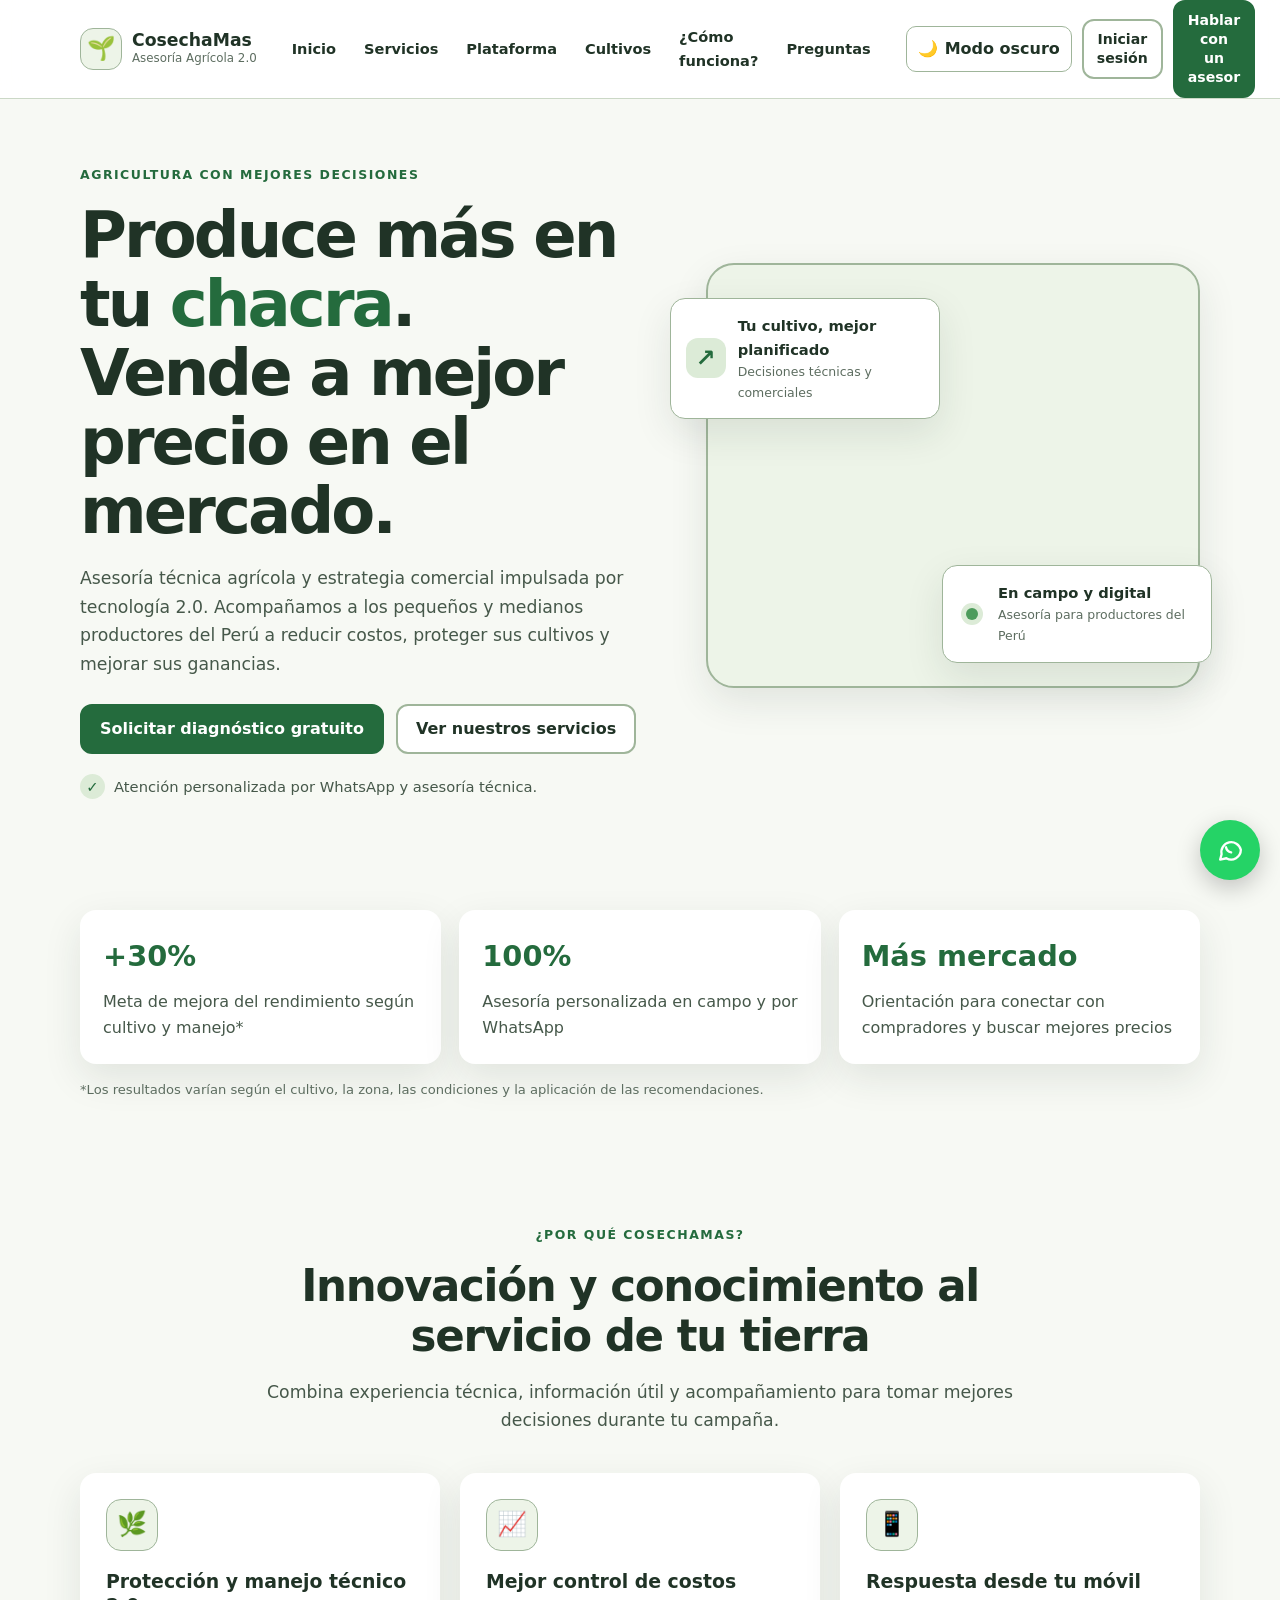
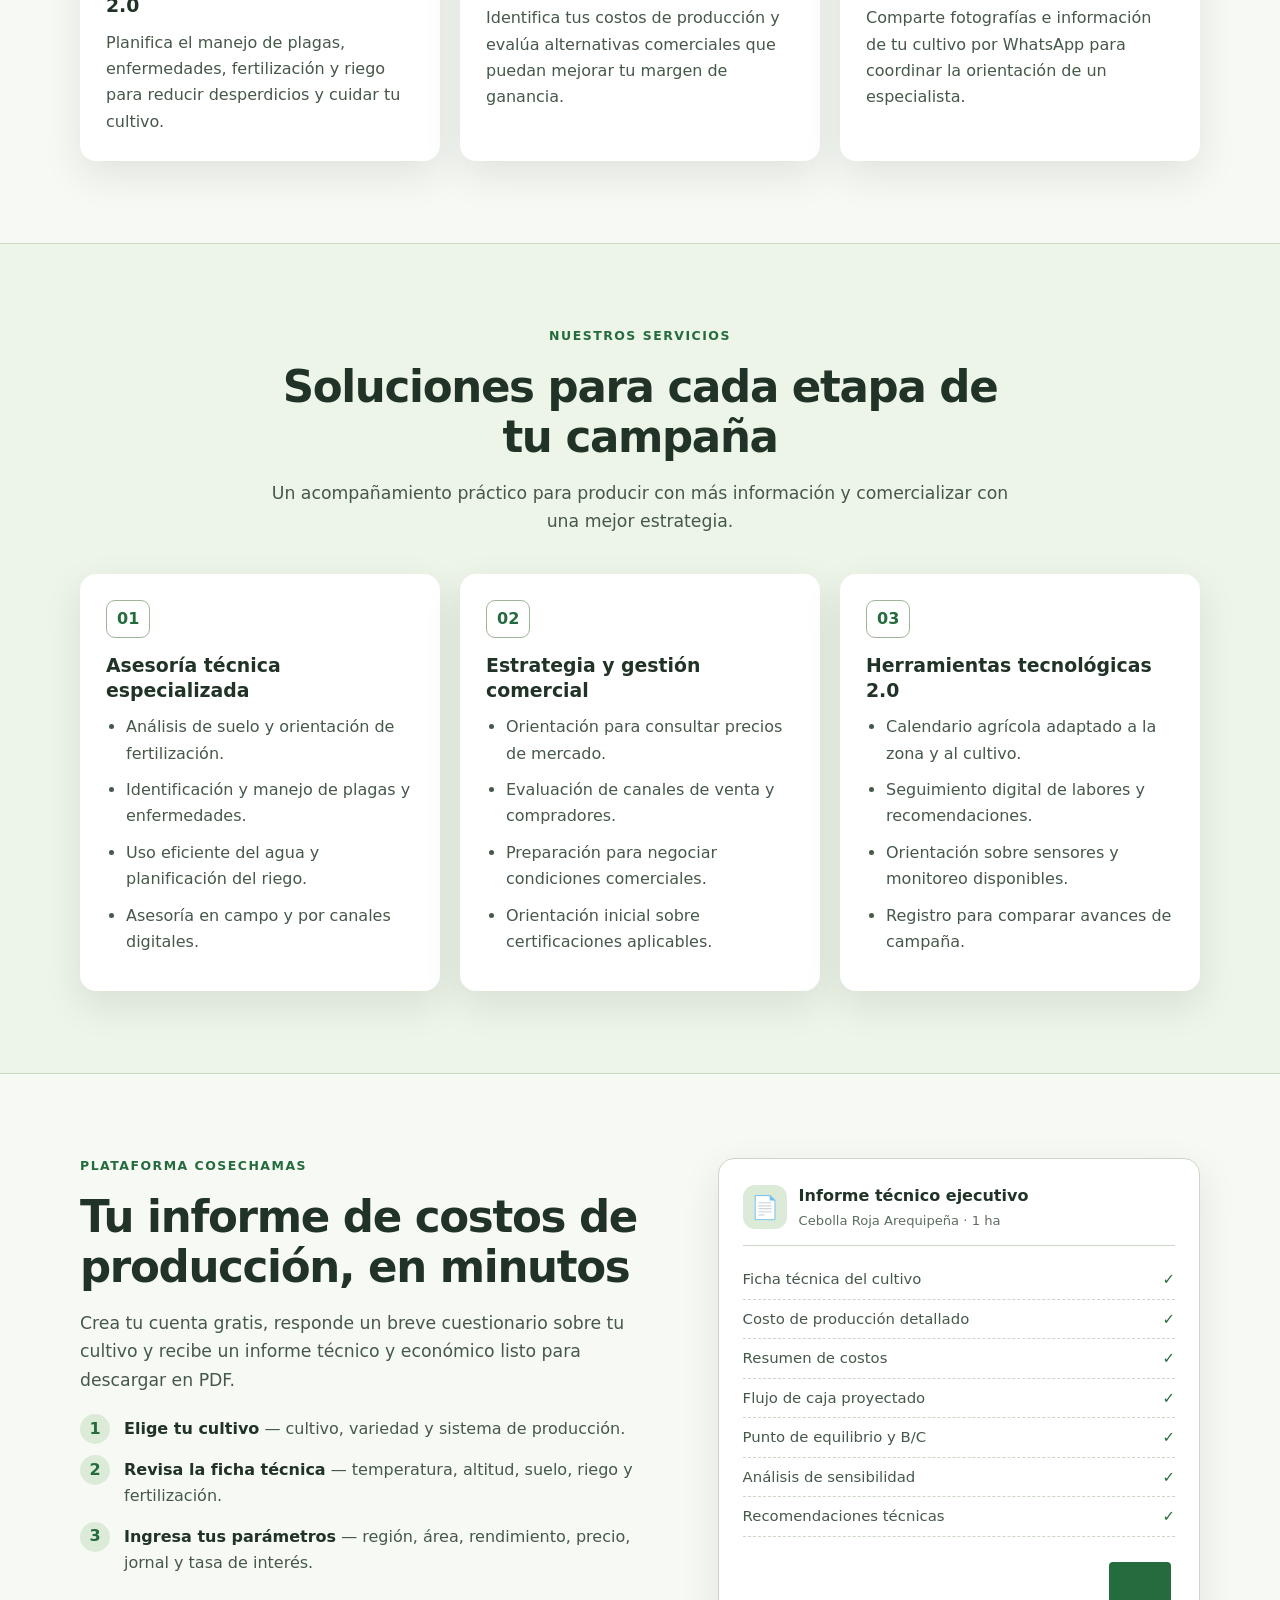
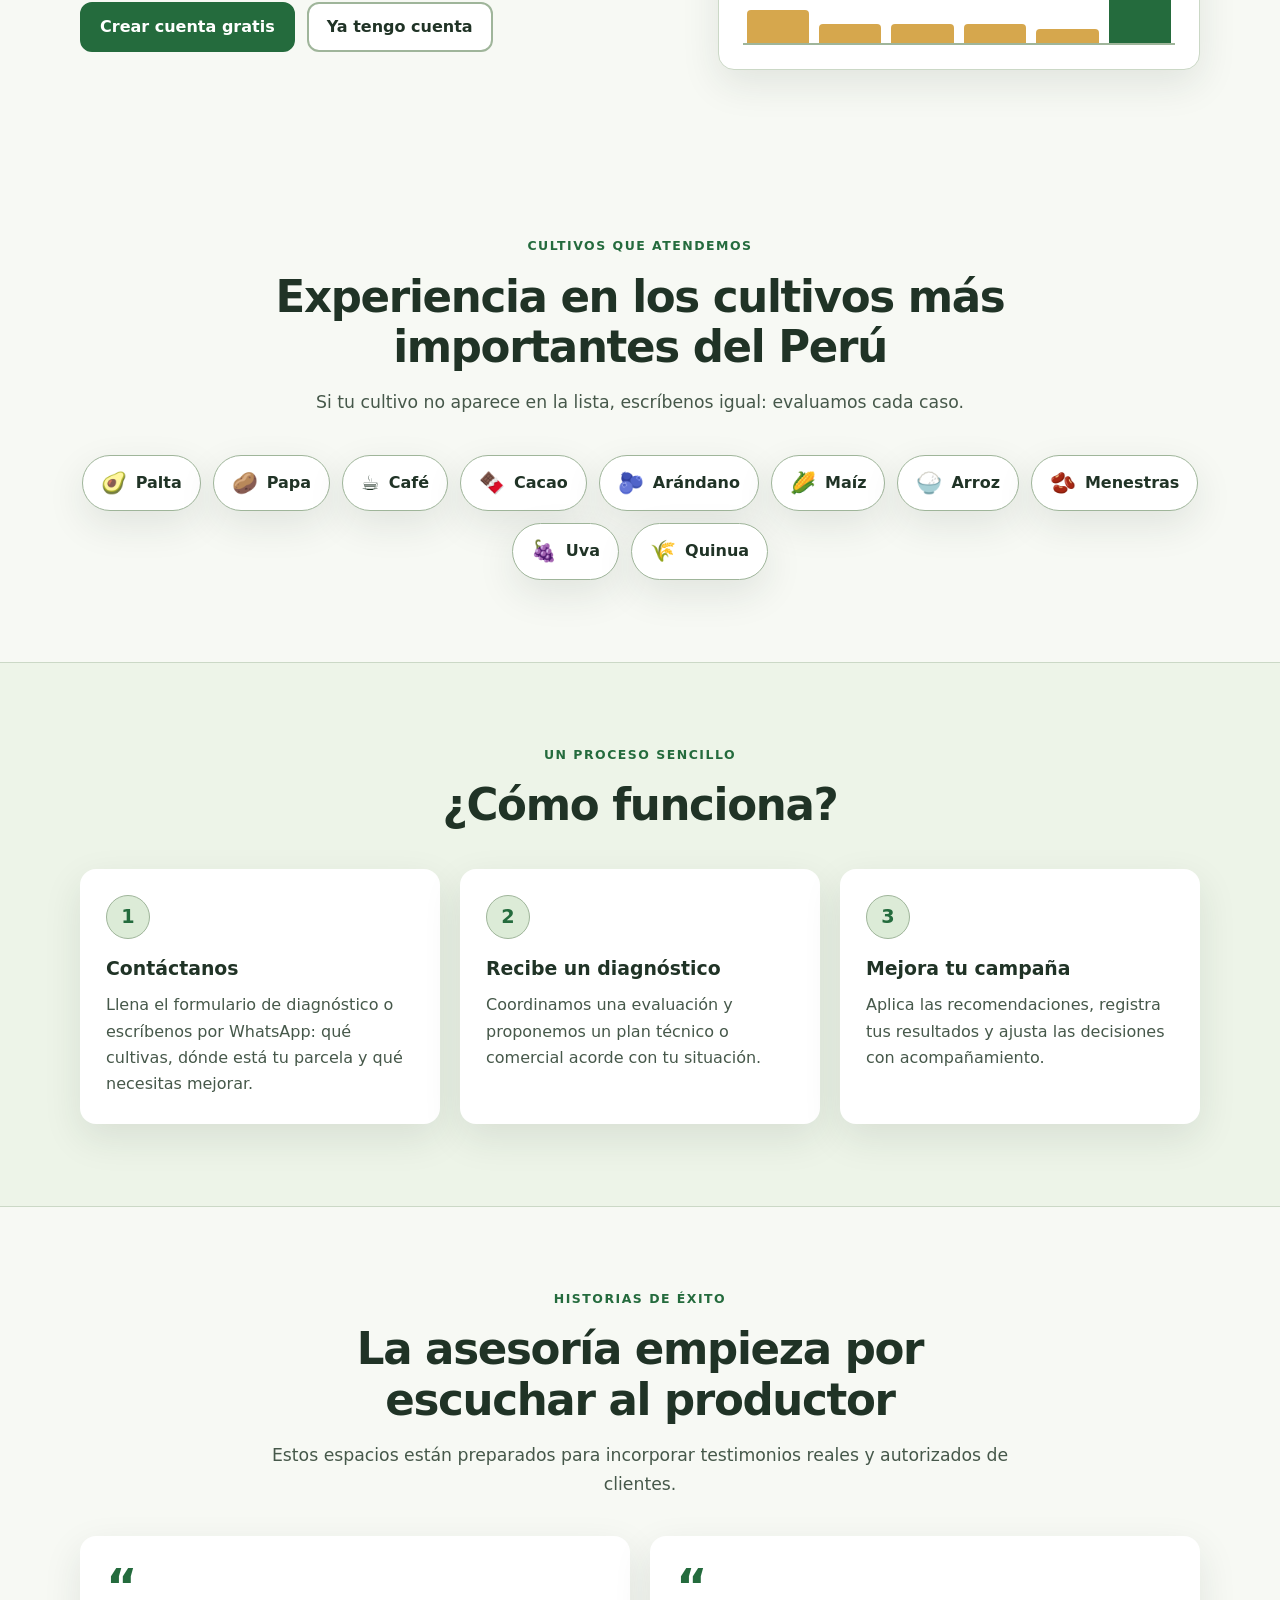
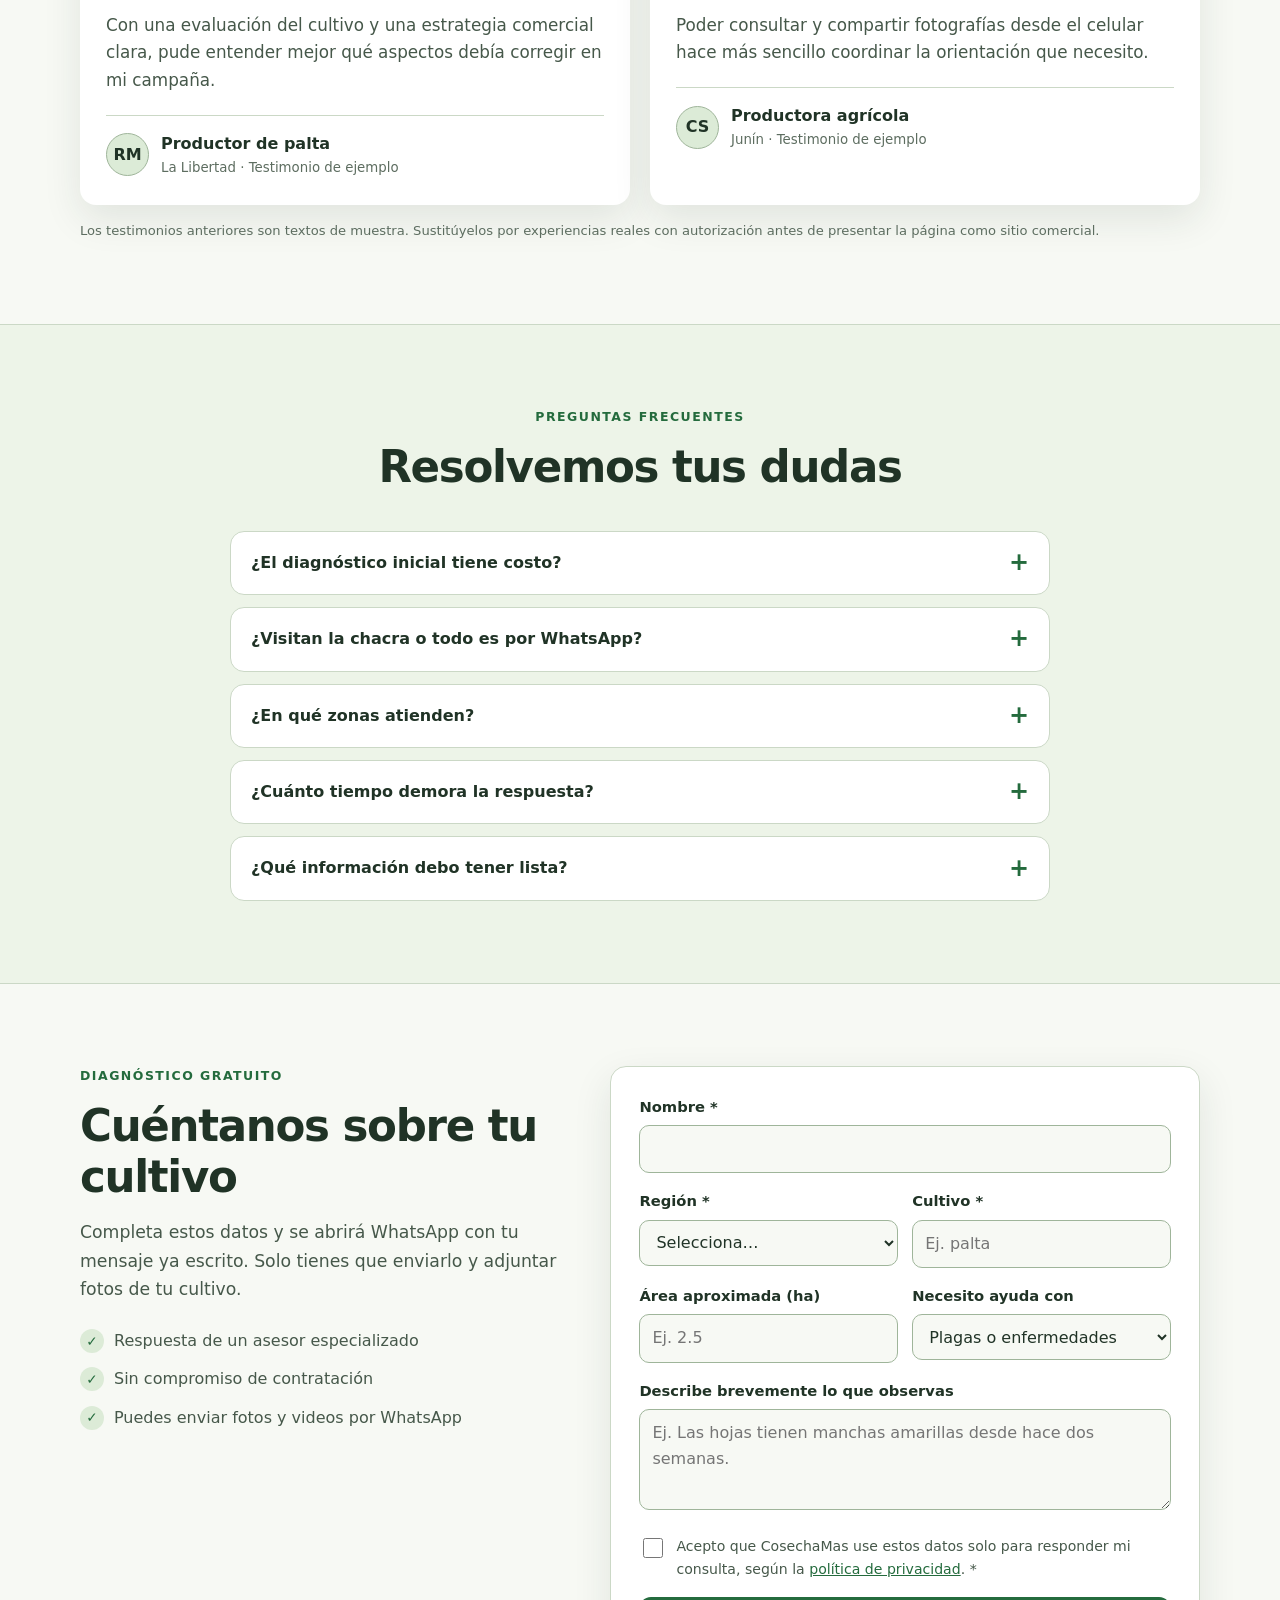
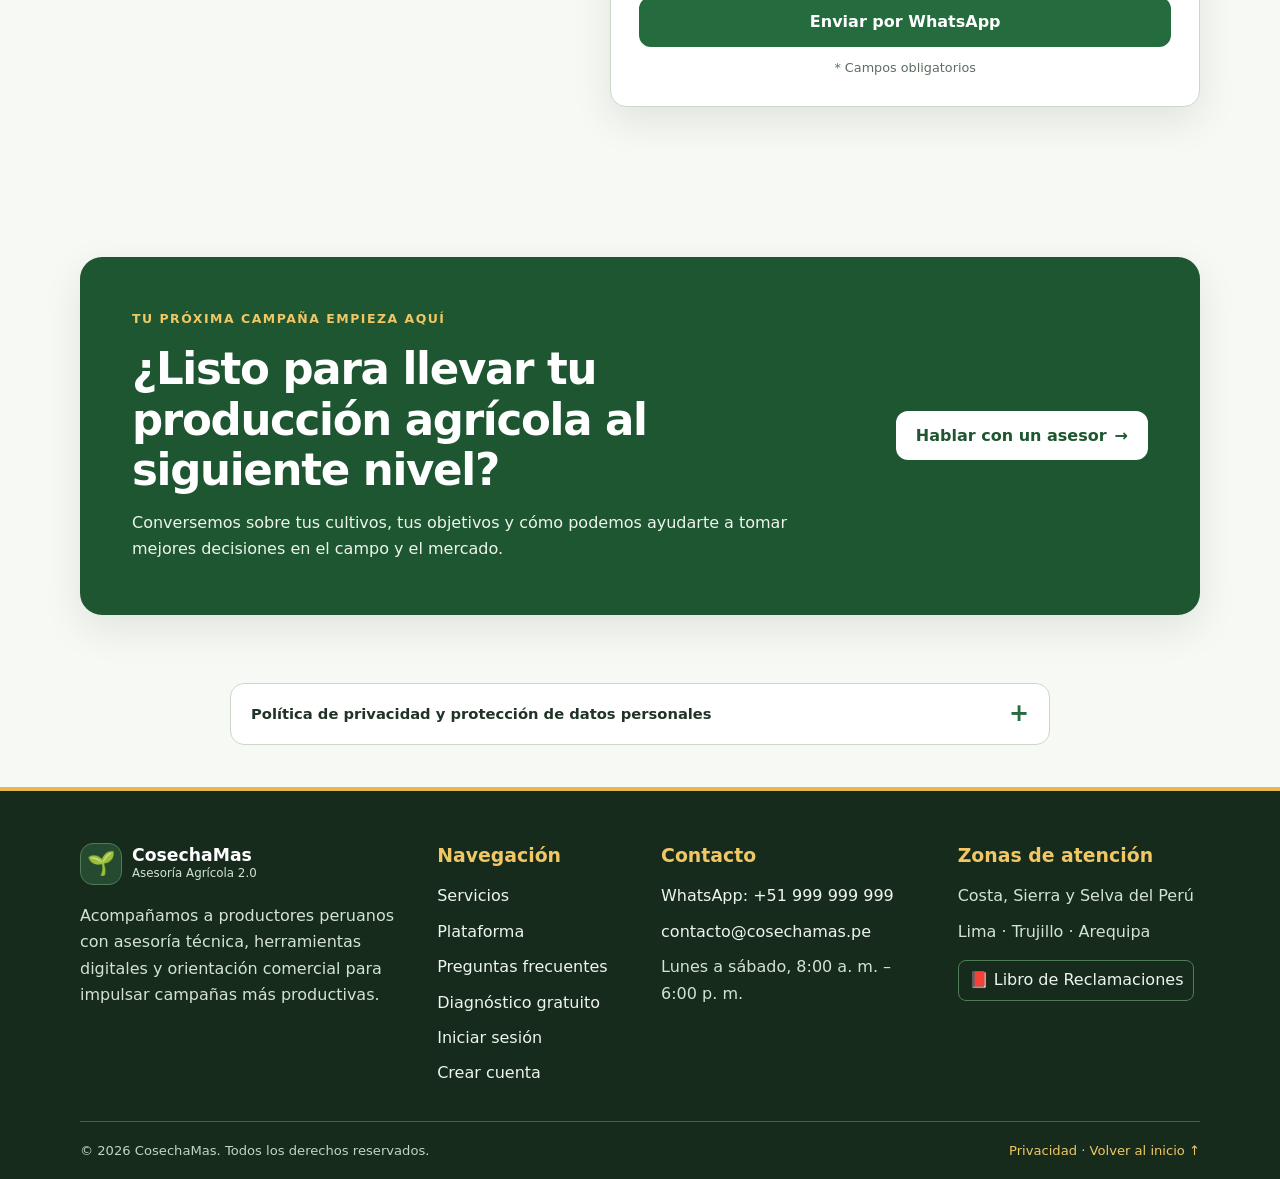
==== commit 5958d7a1: "Add files via upload" ====
--- a/index.html
+++ b/index.html
@@ -69,10 +69,10 @@
       <nav class="main-nav" id="mainNav" aria-label="Navegación principal">
         <a href="#inicio">Inicio</a>
         <a href="#servicios">Servicios</a>
+        <a href="#plataforma">Plataforma</a>
         <a href="#cultivos">Cultivos</a>
         <a href="#como-funciona">¿Cómo funciona?</a>
         <a href="#preguntas">Preguntas</a>
-        <a href="#diagnostico">Diagnóstico</a>
       </nav>
 
       <div class="header-actions">
@@ -80,6 +80,7 @@
           <span id="themeIcon" aria-hidden="true">🌙</span>
           <span class="theme-label">Modo oscuro</span>
         </button>
+        <a class="button button-small button-secondary" id="accountLink" href="login.html">Iniciar sesión</a>
         <a class="button button-small button-primary whatsapp-link" data-msg="Hola, quiero información sobre CosechaMas." data-track="header" href="https://wa.me/51999999999" target="_blank" rel="noopener noreferrer">Hablar con un asesor</a>
       </div>
     </div>
@@ -198,6 +199,39 @@
               <li>Registro para comparar avances de campaña.</li>
             </ul>
           </article>
+        </div>
+      </div>
+    </section>
+
+    <!-- PLATAFORMA DE SUSCRIPCIÓN (NUEVO) -->
+    <section class="section" id="plataforma">
+      <div class="container platform-grid">
+        <div class="platform-copy">
+          <p class="eyebrow">Plataforma CosechaMas</p>
+          <h2>Tu informe de costos de producción, en minutos</h2>
+          <p class="section-intro">Crea tu cuenta gratis, responde un breve cuestionario sobre tu cultivo y recibe un informe técnico y económico listo para descargar en PDF.</p>
+          <ol class="platform-steps">
+            <li><strong>Elige tu cultivo</strong> — cultivo, variedad y sistema de producción.</li>
+            <li><strong>Revisa la ficha técnica</strong> — temperatura, altitud, suelo, riego y fertilización.</li>
+            <li><strong>Ingresa tus parámetros</strong> — región, área, rendimiento, precio, jornal y tasa de interés.</li>
+          </ol>
+          <div class="hero-actions">
+            <a class="button button-primary" href="registro.html" id="platformCta">Crear cuenta gratis</a>
+            <a class="button button-secondary" href="login.html" id="platformLogin">Ya tengo cuenta</a>
+          </div>
+        </div>
+        <div class="platform-preview card" aria-hidden="true">
+          <div class="preview-head"><span>📄</span><div><strong>Informe técnico ejecutivo</strong><small>Cebolla Roja Arequipeña · 1 ha</small></div></div>
+          <ul>
+            <li><span>Ficha técnica del cultivo</span><b>✓</b></li>
+            <li><span>Costo de producción detallado</span><b>✓</b></li>
+            <li><span>Resumen de costos</span><b>✓</b></li>
+            <li><span>Flujo de caja proyectado</span><b>✓</b></li>
+            <li><span>Punto de equilibrio y B/C</span><b>✓</b></li>
+            <li><span>Análisis de sensibilidad</span><b>✓</b></li>
+            <li><span>Recomendaciones técnicas</span><b>✓</b></li>
+          </ul>
+          <div class="preview-bars"><i style="height:38%"></i><i style="height:22%"></i><i style="height:22%"></i><i style="height:22%"></i><i style="height:16%"></i><i class="up" style="height:92%"></i></div>
         </div>
       </div>
     </section>
@@ -416,10 +450,11 @@
       <nav class="footer-column" aria-label="Navegación del pie de página">
         <h3>Navegación</h3>
         <a href="#servicios">Servicios</a>
-        <a href="#cultivos">Cultivos</a>
-        <a href="#como-funciona">¿Cómo funciona?</a>
+        <a href="#plataforma">Plataforma</a>
         <a href="#preguntas">Preguntas frecuentes</a>
         <a href="#diagnostico">Diagnóstico gratuito</a>
+        <a href="login.html">Iniciar sesión</a>
+        <a href="registro.html">Crear cuenta</a>
       </nav>
       <div class="footer-column">
         <h3>Contacto</h3>
--- a/style.css
+++ b/style.css
@@ -249,6 +249,27 @@
 .floating-whatsapp svg { width: 31px; height: 31px; }
 .floating-whatsapp:hover { transform: translateY(-3px); background: #1fb85a; color: #ffffff; }
 
+
+/* ===================== PLATAFORMA (suscripción) ===================== */
+.platform-grid { display: grid; grid-template-columns: 1.1fr .9fr; gap: 48px; align-items: center; }
+.platform-copy h2 { margin-bottom: 16px; }
+.platform-steps { margin: 22px 0 6px; padding: 0; list-style: none; counter-reset: ps; }
+.platform-steps li { position: relative; margin-bottom: 14px; padding-left: 44px; color: var(--text-soft); counter-increment: ps; }
+.platform-steps li::before { content: counter(ps); position: absolute; left: 0; top: -2px; display: grid; place-items: center; width: 30px; height: 30px; border-radius: 50%; background: var(--green-soft); color: var(--green); font-weight: 900; }
+.platform-steps strong { color: var(--text); }
+.platform-preview { padding: 24px; border: 1px solid var(--border); }
+.preview-head { display: flex; align-items: center; gap: 12px; margin-bottom: 14px; padding-bottom: 14px; border-bottom: 1px solid var(--border); }
+.preview-head > span { display: grid; place-items: center; width: 44px; height: 44px; border-radius: 12px; background: var(--green-soft); font-size: 1.4rem; }
+.preview-head strong, .preview-head small { display: block; }
+.preview-head small { color: var(--muted); font-size: .82rem; }
+.platform-preview ul { margin: 0; padding: 0; list-style: none; }
+.platform-preview li { display: flex; justify-content: space-between; padding: 7px 0; border-bottom: 1px dashed var(--border); color: var(--text-soft); font-size: .93rem; }
+.platform-preview li b { color: var(--green); }
+.preview-bars { display: flex; align-items: flex-end; gap: 10px; height: 90px; margin-top: 18px; padding: 0 4px; border-bottom: 2px solid var(--border-strong); }
+.preview-bars i { flex: 1; border-radius: 4px 4px 0 0; background: #c98a12; opacity: .75; }
+.preview-bars i.up { background: var(--green); opacity: 1; }
+@media (max-width: 1000px) { .platform-grid { grid-template-columns: 1fr; gap: 30px; } }
+
 /* ===================== RESPONSIVE ===================== */
 @media (max-width: 1000px) {
   .header-inner { flex-wrap: wrap; padding-block: 12px; gap: 12px; }
